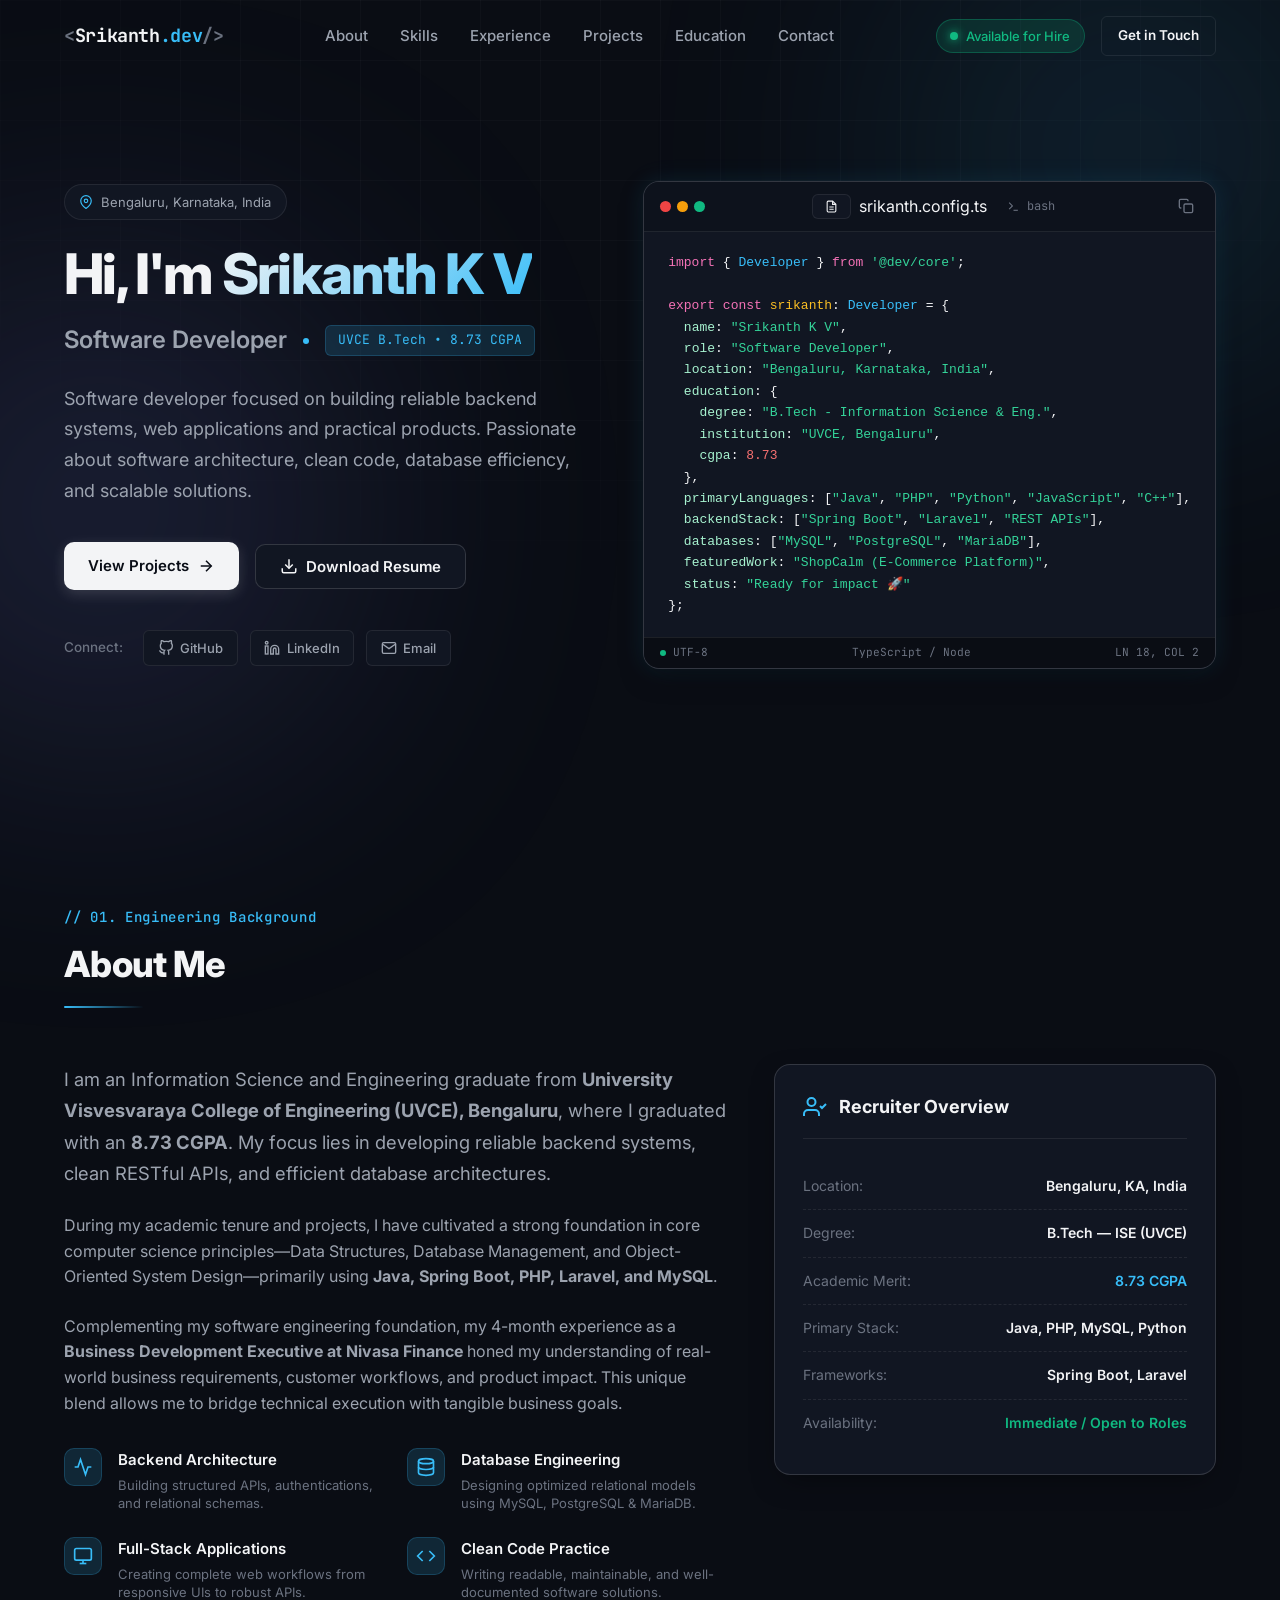
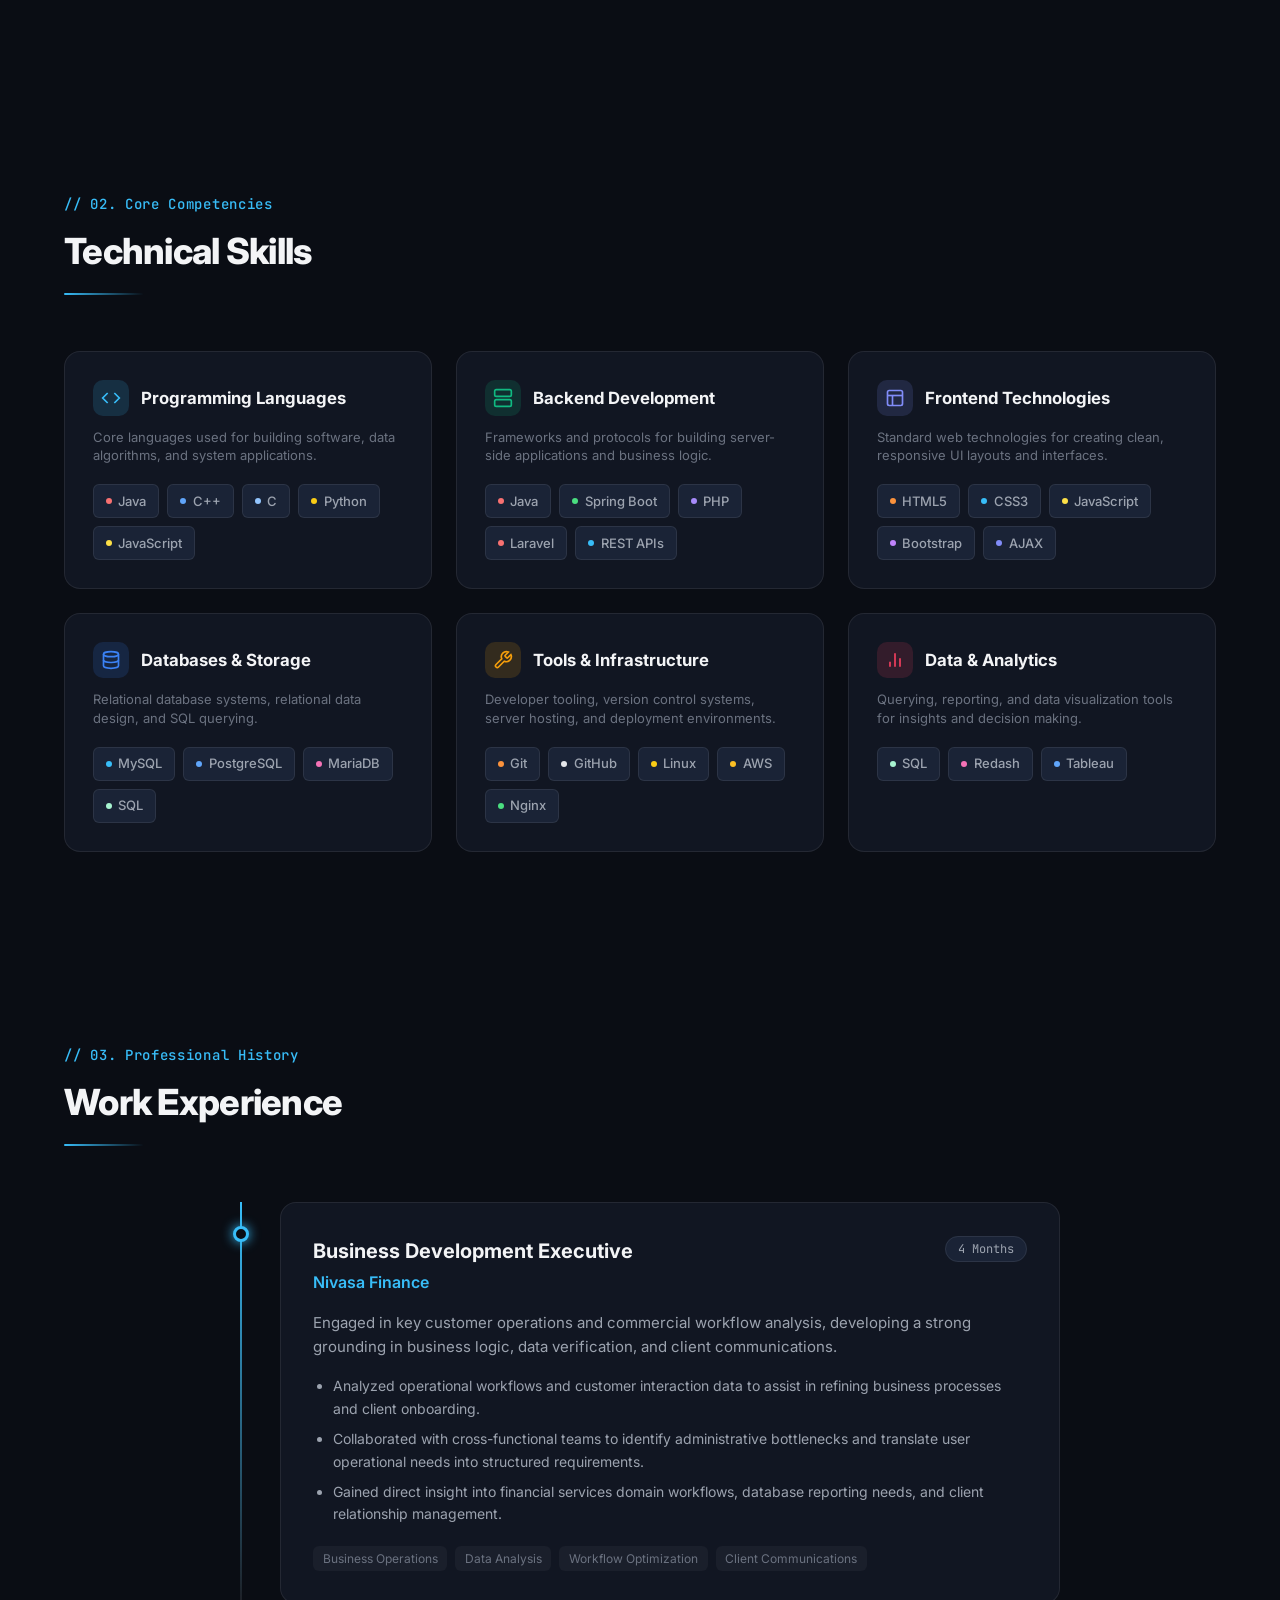
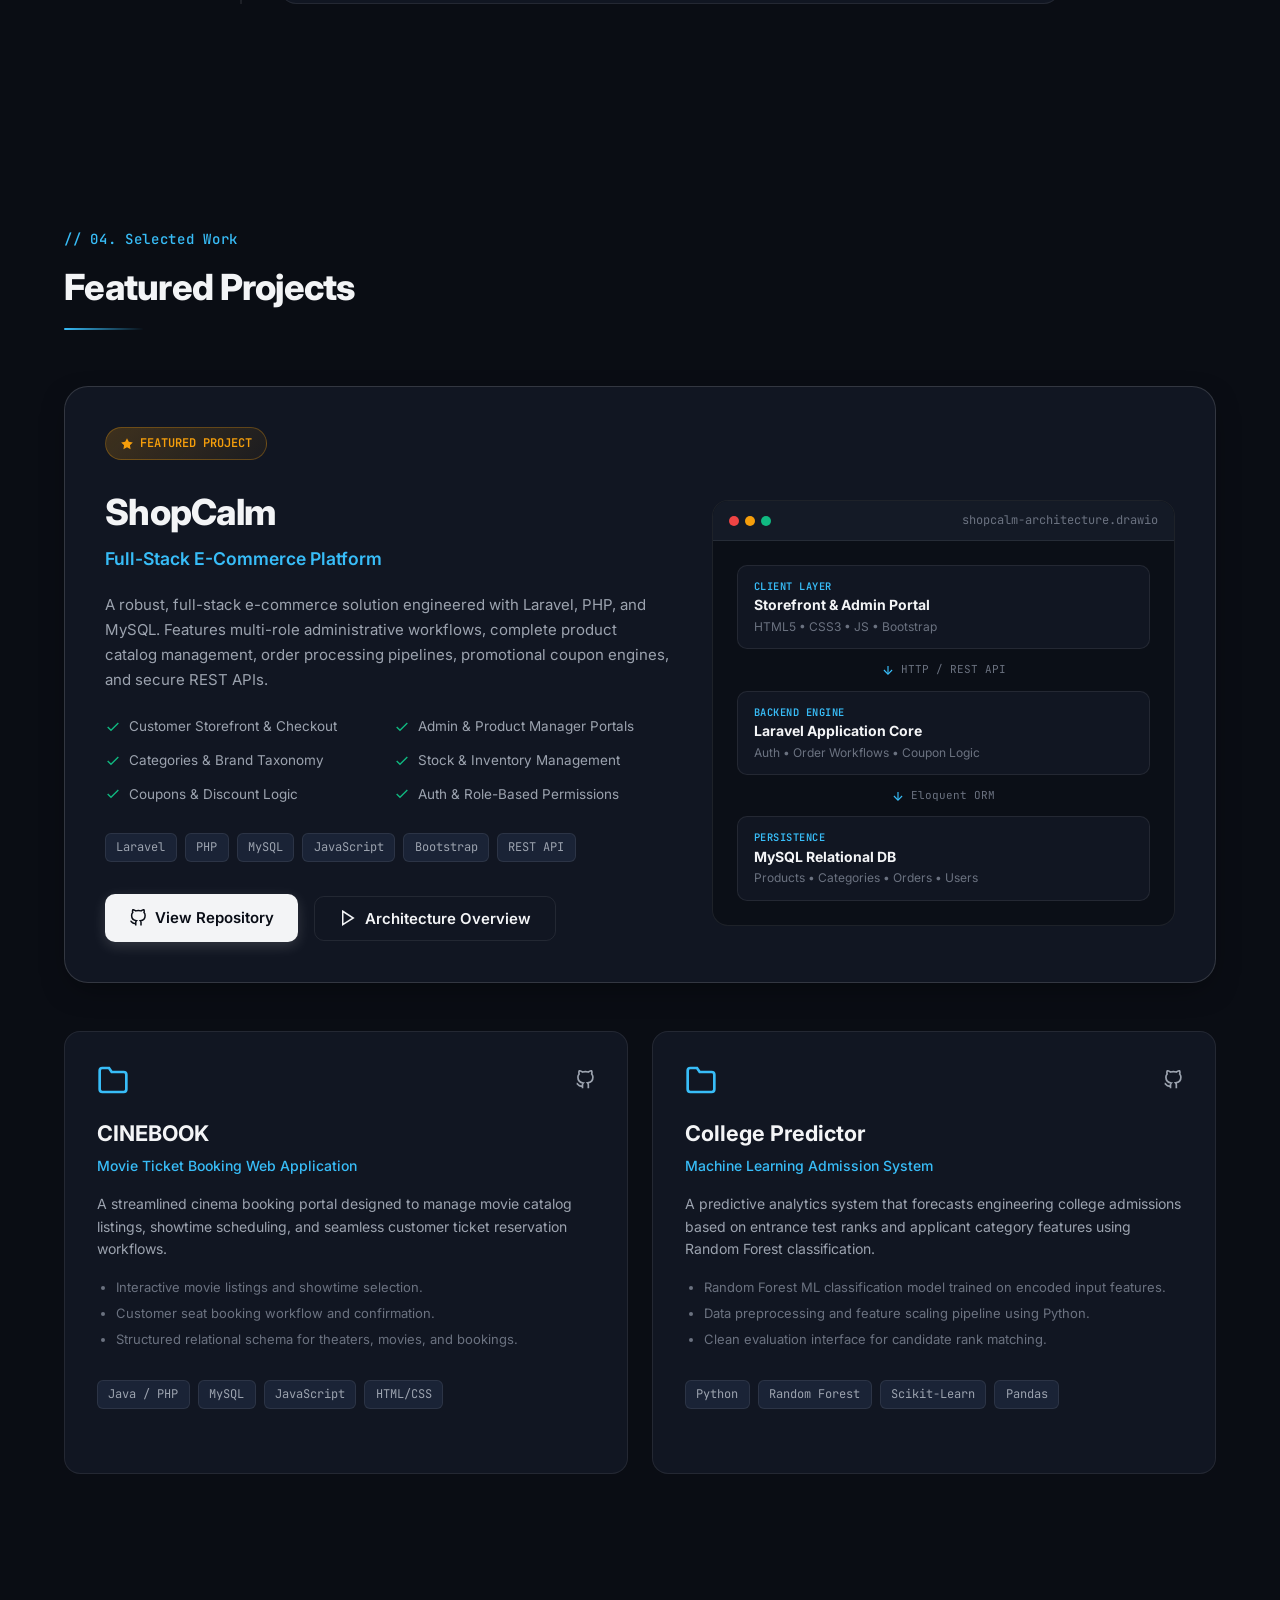
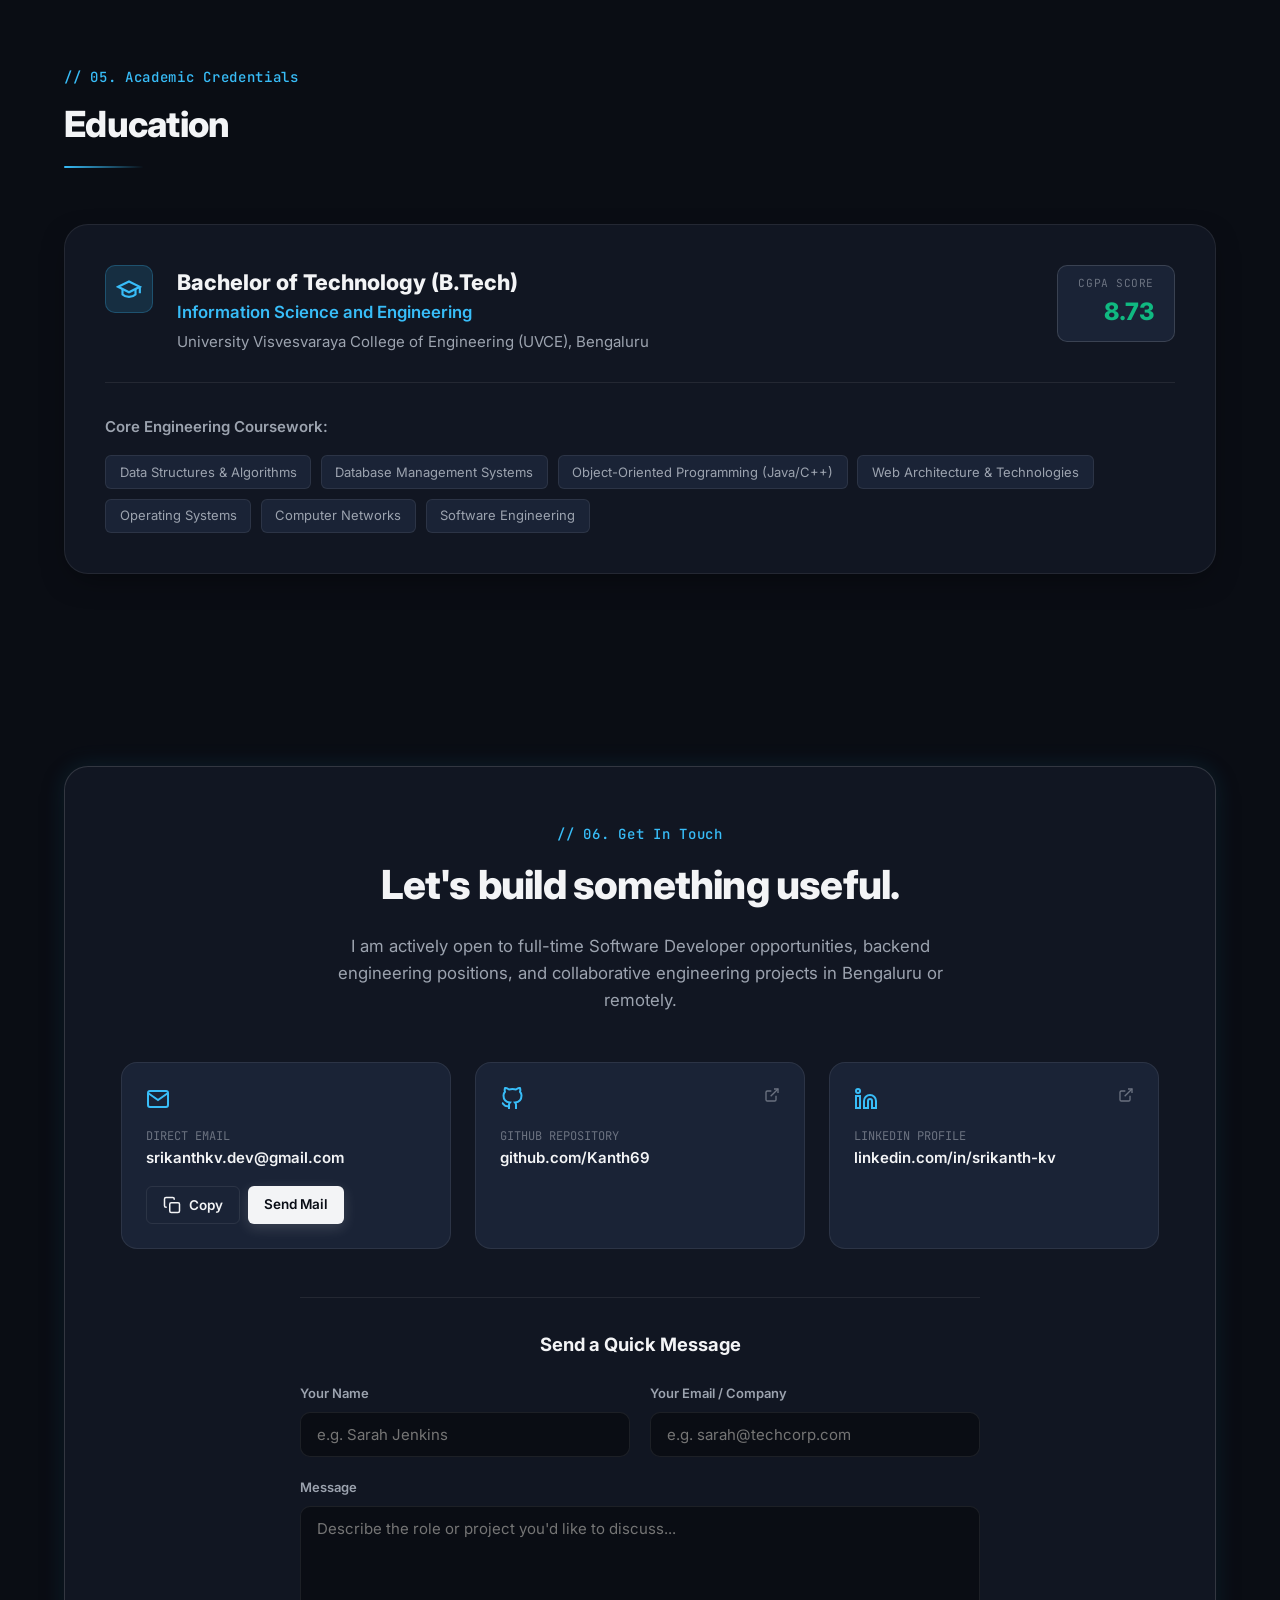
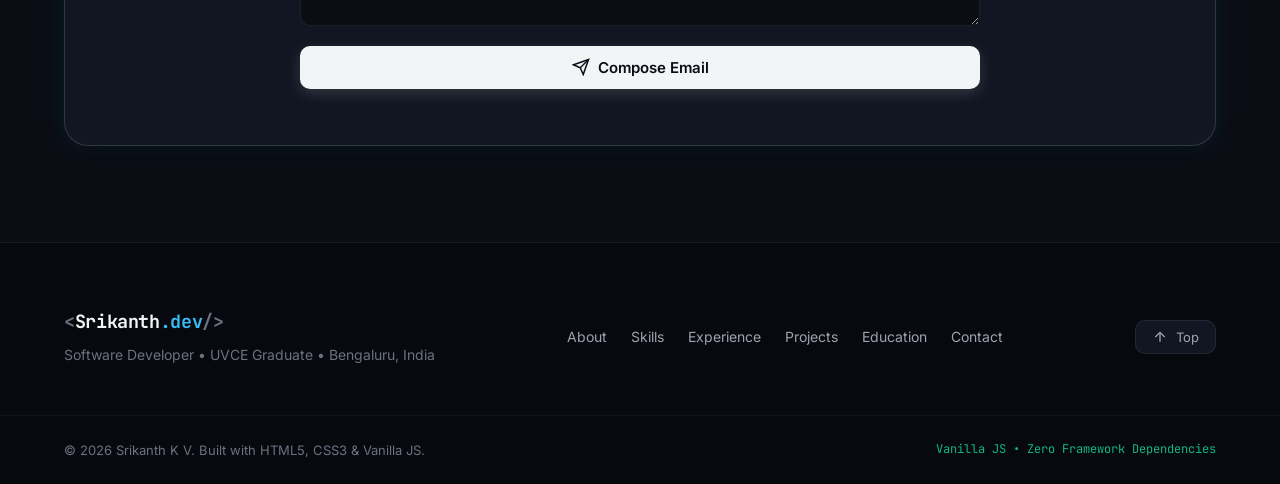
==== index.html @ 36a9c061 "Initial commit: recruiter-focused developer portfolio website" ====
<!DOCTYPE html>
<html lang="en" class="dark">
<head>
  <meta charset="UTF-8">
  <meta name="viewport" content="width=device-width, initial-scale=1.0">
  <title>Srikanth K V | Software Developer</title>
  
  <!-- SEO Meta Tags -->
  <meta name="description" content="Software Developer based in Bengaluru, India. B.Tech ISE graduate from UVCE (8.73 CGPA). Experienced in Java, Spring Boot, PHP, Laravel, MySQL, REST APIs, and modern web applications.">
  <meta name="keywords" content="Srikanth K V, Software Developer, Backend Developer, Full Stack Developer, UVCE, Java, Spring Boot, Laravel, PHP, MySQL, Bengaluru">
  <meta name="author" content="Srikanth K V">
  
  <!-- Open Graph / Social Media Meta Tags -->
  <meta property="og:type" content="website">
  <meta property="og:url" content="https://kanth69.github.io/">
  <meta property="og:title" content="Srikanth K V | Software Developer">
  <meta property="og:description" content="Software developer focused on building reliable backend systems, web applications and practical products. UVCE ISE Graduate (8.73 CGPA).">
  <meta property="og:image" content="https://kanth69.github.io/og-image.png">

  <!-- Twitter Card -->
  <meta name="twitter:card" content="summary_large_image">
  <meta name="twitter:title" content="Srikanth K V | Software Developer">
  <meta name="twitter:description" content="Software developer focused on building reliable backend systems, web applications and practical products.">

  <!-- Google Fonts -->
  <link rel="preconnect" href="https://fonts.googleapis.com">
  <link rel="preconnect" href="https://fonts.gstatic.com" crossorigin>
  <link href="https://fonts.googleapis.com/css2?family=Inter:wght@300;400;500;600;700;800&family=JetBrains+Mono:wght@400;500;600&display=swap" rel="stylesheet">

  <!-- Main Stylesheet -->
  <link rel="stylesheet" href="style.css">

  <!-- Favicon -->
  <link rel="icon" type="image/svg+xml" href="data:image/svg+xml,<svg xmlns='http://www.w3.org/2000/svg' viewBox='0 0 100 100'><rect width='100' height='100' rx='20' fill='%230b0f17'/><text x='50%' y='68%' font-size='55' font-family='sans-serif' font-weight='bold' fill='%2338bdf8' text-anchor='middle'>S</text></svg>">

  <!-- JSON-LD Structured Data for Recruiters & Search Engines -->
  <script type="application/ld+json">
  {
    "@context": "https://schema.org",
    "@type": "Person",
    "name": "Srikanth K V",
    "jobTitle": "Software Developer",
    "address": {
      "@type": "PostalAddress",
      "addressLocality": "Bengaluru",
      "addressRegion": "Karnataka",
      "addressCountry": "India"
    },
    "alumniOf": {
      "@type": "CollegeOrUniversity",
      "name": "University Visvesvaraya College of Engineering (UVCE)"
    },
    "knowsAbout": ["Java", "Spring Boot", "PHP", "Laravel", "MySQL", "REST APIs", "Python", "JavaScript", "SQL"],
    "sameAs": [
      "https://github.com/Kanth69"
    ]
  }
  </script>
</head>
<body>

  <!-- Background Grid & Glow Overlay -->
  <div class="bg-grid-overlay" aria-hidden="true"></div>
  <div class="bg-glow-blur bg-glow-1" aria-hidden="true"></div>
  <div class="bg-glow-blur bg-glow-2" aria-hidden="true"></div>

  <!-- Header / Sticky Navigation -->
  <header class="navbar-header" id="header">
    <div class="container navbar-container">
      <a href="#hero" class="nav-brand" aria-label="Srikanth K V Home">
        <span class="brand-code">&lt;</span>Srikanth<span class="brand-accent">.dev</span><span class="brand-code">/&gt;</span>
      </a>

      <!-- Desktop Navigation -->
      <nav class="desktop-nav" aria-label="Main Navigation">
        <ul class="nav-links">
          <li><a href="#about" class="nav-link">About</a></li>
          <li><a href="#skills" class="nav-link">Skills</a></li>
          <li><a href="#experience" class="nav-link">Experience</a></li>
          <li><a href="#projects" class="nav-link">Projects</a></li>
          <li><a href="#education" class="nav-link">Education</a></li>
          <li><a href="#contact" class="nav-link">Contact</a></li>
        </ul>
      </nav>

      <div class="nav-actions">
        <div class="status-pill d-none-mobile">
          <span class="status-dot"></span>
          <span class="status-text">Available for Hire</span>
        </div>

        <a href="#contact" class="btn btn-sm btn-outline nav-cta">
          Get in Touch
        </a>

        <!-- Hamburger Button for Mobile -->
        <button class="mobile-toggle" id="mobileToggle" aria-label="Toggle navigation menu" aria-expanded="false" aria-controls="mobileDrawer">
          <span class="hamburger-line"></span>
          <span class="hamburger-line"></span>
          <span class="hamburger-line"></span>
        </button>
      </div>
    </div>
  </header>

  <!-- Mobile Navigation Drawer -->
  <div class="mobile-drawer" id="mobileDrawer" aria-hidden="true">
    <div class="mobile-drawer-backdrop" id="drawerBackdrop"></div>
    <div class="mobile-drawer-content">
      <div class="mobile-drawer-header">
        <span class="brand-code">&lt;</span>Srikanth<span class="brand-accent">.dev</span><span class="brand-code">/&gt;</span>
        <button class="drawer-close" id="drawerClose" aria-label="Close menu">&times;</button>
      </div>

      <div class="status-pill mobile-status">
        <span class="status-dot"></span>
        <span class="status-text">Open for Software Engineering Roles</span>
      </div>

      <nav class="mobile-nav">
        <ul>
          <li><a href="#about" class="mobile-nav-link">About</a></li>
          <li><a href="#skills" class="mobile-nav-link">Skills</a></li>
          <li><a href="#experience" class="mobile-nav-link">Experience</a></li>
          <li><a href="#projects" class="mobile-nav-link">Projects</a></li>
          <li><a href="#education" class="mobile-nav-link">Education</a></li>
          <li><a href="#contact" class="mobile-nav-link">Contact</a></li>
        </ul>
      </nav>

      <div class="mobile-drawer-footer">
        <div class="mobile-socials">
          <a href="https://github.com/Kanth69" target="_blank" rel="noopener noreferrer" aria-label="GitHub Profile">
            <svg class="icon" viewBox="0 0 24 24" fill="none" stroke="currentColor" stroke-width="2"><path d="M9 19c-5 1.5-5-2.5-7-3m14 6v-3.87a3.37 3.37 0 0 0-.94-2.61c3.14-.35 6.44-1.54 6.44-7A5.44 5.44 0 0 0 20 4.77 5.07 5.07 0 0 0 19.91 1S18.73.65 16 2.48a13.38 13.38 0 0 0-7 0C6.27.65 5.09 1 5.09 1A5.07 5.07 0 0 0 5 4.77a5.44 5.44 0 0 0-1.5 3.78c0 5.42 3.3 6.61 6.44 7A3.37 3.37 0 0 0 9 18.13V22"></path></svg>
          </a>
          <a href="https://linkedin.com/in/srikanth-kv" target="_blank" rel="noopener noreferrer" aria-label="LinkedIn Profile">
            <svg class="icon" viewBox="0 0 24 24" fill="none" stroke="currentColor" stroke-width="2"><path d="M16 8a6 6 0 0 1 6 6v7h-4v-7a2 2 0 0 0-2-2 2 2 0 0 0-2 2v7h-4v-7a6 6 0 0 1 6-6z"></path><rect x="2" y="9" width="4" height="12"></rect><circle cx="4" cy="4" r="2"></circle></svg>
          </a>
          <a href="mailto:srikanthkv.dev@gmail.com" aria-label="Email Srikanth">
            <svg class="icon" viewBox="0 0 24 24" fill="none" stroke="currentColor" stroke-width="2"><path d="M4 4h16c1.1 0 2 .9 2 2v12c0 1.1-.9 2-2 2H4c-1.1 0-2-.9-2-2V6c0-1.1.9-2 2-2z"></path><polyline points="22,6 12,13 2,6"></polyline></svg>
          </a>
        </div>
      </div>
    </div>
  </div>

  <main>
    <!-- HERO SECTION -->
    <section class="hero-section" id="hero">
      <div class="container hero-grid">
        <div class="hero-content">
          <div class="hero-badge reveal">
            <span class="location-icon">
              <svg viewBox="0 0 24 24" fill="none" stroke="currentColor" stroke-width="2"><path d="M21 10c0 7-9 13-9 13s-9-6-9-13a9 9 0 0 1 18 0z"></path><circle cx="12" cy="10" r="3"></circle></svg>
            </span>
            <span>Bengaluru, Karnataka, India</span>
          </div>

          <h1 class="hero-title reveal">
            Hi, I'm <span class="text-gradient">Srikanth K V</span>
          </h1>

          <div class="hero-subtitle-wrapper reveal">
            <h2 class="hero-subtitle">Software Developer</h2>
            <div class="hero-subtitle-divider"></div>
            <span class="tech-accent-pill">UVCE B.Tech • 8.73 CGPA</span>
          </div>

          <p class="hero-description reveal">
            Software developer focused on building reliable backend systems, web applications and practical products. Passionate about software architecture, clean code, database efficiency, and scalable solutions.
          </p>

          <div class="hero-ctas reveal">
            <a href="#projects" class="btn btn-primary btn-icon-hover">
              <span>View Projects</span>
              <svg class="btn-arrow" viewBox="0 0 24 24" fill="none" stroke="currentColor" stroke-width="2"><line x1="5" y1="12" x2="19" y2="12"></line><polyline points="12 5 19 12 12 19"></polyline></svg>
            </a>

            <button class="btn btn-secondary" id="resumeModalBtn">
              <svg class="btn-icon" viewBox="0 0 24 24" fill="none" stroke="currentColor" stroke-width="2"><path d="M21 15v4a2 2 0 0 1-2 2H5a2 2 0 0 1-2-2v-4"></path><polyline points="7 10 12 15 17 10"></polyline><line x1="12" y1="15" x2="12" y2="3"></line></svg>
              <span>Download Resume</span>
            </button>
          </div>

          <div class="hero-socials reveal">
            <span class="socials-label">Connect:</span>
            <div class="social-links">
              <a href="https://github.com/Kanth69" target="_blank" rel="noopener noreferrer" class="social-btn" aria-label="GitHub Profile (Kanth69)">
                <svg viewBox="0 0 24 24" fill="none" stroke="currentColor" stroke-width="2"><path d="M9 19c-5 1.5-5-2.5-7-3m14 6v-3.87a3.37 3.37 0 0 0-.94-2.61c3.14-.35 6.44-1.54 6.44-7A5.44 5.44 0 0 0 20 4.77 5.07 5.07 0 0 0 19.91 1S18.73.65 16 2.48a13.38 13.38 0 0 0-7 0C6.27.65 5.09 1 5.09 1A5.07 5.07 0 0 0 5 4.77a5.44 5.44 0 0 0-1.5 3.78c0 5.42 3.3 6.61 6.44 7A3.37 3.37 0 0 0 9 18.13V22"></path></svg>
                <span>GitHub</span>
              </a>

              <a href="https://linkedin.com/in/srikanth-kv" target="_blank" rel="noopener noreferrer" class="social-btn" aria-label="LinkedIn Profile">
                <svg viewBox="0 0 24 24" fill="none" stroke="currentColor" stroke-width="2"><path d="M16 8a6 6 0 0 1 6 6v7h-4v-7a2 2 0 0 0-2-2 2 2 0 0 0-2 2v7h-4v-7a6 6 0 0 1 6-6z"></path><rect x="2" y="9" width="4" height="12"></rect><circle cx="4" cy="4" r="2"></circle></svg>
                <span>LinkedIn</span>
              </a>

              <a href="mailto:srikanthkv.dev@gmail.com" class="social-btn" aria-label="Send Email">
                <svg viewBox="0 0 24 24" fill="none" stroke="currentColor" stroke-width="2"><path d="M4 4h16c1.1 0 2 .9 2 2v12c0 1.1-.9 2-2 2H4c-1.1 0-2-.9-2-2V6c0-1.1.9-2 2-2z"></path><polyline points="22,6 12,13 2,6"></polyline></svg>
                <span>Email</span>
              </a>
            </div>
          </div>
        </div>

        <!-- Terminal / IDE Interface Card -->
        <div class="hero-terminal-container reveal">
          <div class="terminal-card">
            <!-- Terminal Header / Window Controls -->
            <div class="terminal-header">
              <div class="window-controls">
                <span class="control close"></span>
                <span class="control minimize"></span>
                <span class="control maximize"></span>
              </div>
              <div class="terminal-tabs">
                <button class="terminal-tab active" data-tab="tab-config">
                  <svg class="tab-icon" viewBox="0 0 24 24" fill="none" stroke="currentColor" stroke-width="2"><path d="M14 2H6a2 2 0 0 0-2 2v16a2 2 0 0 0 2 2h12a2 2 0 0 0 2-2V8z"></path><polyline points="14 2 14 8 20 8"></polyline><line x1="16" y1="13" x2="8" y2="13"></line><line x1="16" y1="17" x2="8" y2="17"></line></button>
                  <span>srikanth.config.ts</span>
                </button>
                <button class="terminal-tab" data-tab="tab-terminal">
                  <svg class="tab-icon" viewBox="0 0 24 24" fill="none" stroke="currentColor" stroke-width="2"><polyline points="4 17 10 11 4 5"></polyline><line x1="12" y1="19" x2="20" y2="19"></line></svg>
                  <span>bash</span>
                </button>
              </div>
              <button class="terminal-copy-btn" id="copyCodeBtn" aria-label="Copy snippet code" title="Copy Code">
                <svg viewBox="0 0 24 24" fill="none" stroke="currentColor" stroke-width="2"><rect x="9" y="9" width="13" height="13" rx="2" ry="2"></rect><path d="M5 15H4a2 2 0 0 1-2-2V4a2 2 0 0 1 2-2h9a2 2 0 0 1 2 2v1"></path></svg>
              </button>
            </div>

            <!-- Terminal Body -->
            <div class="terminal-body">
              <!-- Tab 1: TypeScript Config -->
              <div class="terminal-pane active" id="tab-config">
                <pre class="code-block"><code><span class="code-keyword">import</span> { <span class="code-type">Developer</span> } <span class="code-keyword">from</span> <span class="code-string">'@dev/core'</span>;

<span class="code-keyword">export const</span> <span class="code-variable">srikanth</span>: <span class="code-type">Developer</span> = {
  <span class="code-property">name</span>: <span class="code-string">"Srikanth K V"</span>,
  <span class="code-property">role</span>: <span class="code-string">"Software Developer"</span>,
  <span class="code-property">location</span>: <span class="code-string">"Bengaluru, Karnataka, India"</span>,
  <span class="code-property">education</span>: {
    <span class="code-property">degree</span>: <span class="code-string">"B.Tech - Information Science & Eng."</span>,
    <span class="code-property">institution</span>: <span class="code-string">"UVCE, Bengaluru"</span>,
    <span class="code-property">cgpa</span>: <span class="code-number">8.73</span>
  },
  <span class="code-property">primaryLanguages</span>: [<span class="code-string">"Java"</span>, <span class="code-string">"PHP"</span>, <span class="code-string">"Python"</span>, <span class="code-string">"JavaScript"</span>, <span class="code-string">"C++"</span>],
  <span class="code-property">backendStack</span>: [<span class="code-string">"Spring Boot"</span>, <span class="code-string">"Laravel"</span>, <span class="code-string">"REST APIs"</span>],
  <span class="code-property">databases</span>: [<span class="code-string">"MySQL"</span>, <span class="code-string">"PostgreSQL"</span>, <span class="code-string">"MariaDB"</span>],
  <span class="code-property">featuredWork</span>: <span class="code-string">"ShopCalm (E-Commerce Platform)"</span>,
  <span class="code-property">status</span>: <span class="code-string">"Ready for impact 🚀"</span>
};</code></pre>
              </div>

              <!-- Tab 2: Interactive Bash -->
              <div class="terminal-pane" id="tab-terminal">
                <div class="cli-output" id="cliOutput">
                  <div class="cli-line"><span class="cli-prompt">visitor@srikanth-dev:~$</span> <span class="cli-cmd">srikanth --info</span></div>
                  <div class="cli-result">
                    <p>✨ Srikanth K V | Software Developer</p>
                    <p>🎓 UVCE B.Tech Graduate | CGPA 8.73</p>
                    <p>🛠️ Java • Spring Boot • PHP • Laravel • MySQL • Python</p>
                    <p>💼 Experienced in business workflows & full-stack development.</p>
                  </div>
                  <div class="cli-line"><span class="cli-prompt">visitor@srikanth-dev:~$</span> <span class="cli-cmd">git status</span></div>
                  <div class="cli-result">
                    <p class="text-emerald">On branch main. Ready to collaborate on production software.</p>
                  </div>
                </div>
                <div class="cli-input-line">
                  <span class="cli-prompt">visitor@srikanth-dev:~$</span>
                  <input type="text" id="cliInput" class="cli-input" placeholder="type 'help' or 'projects'..." aria-label="Terminal command input" autocomplete="off">
                </div>
              </div>
            </div>

            <!-- Terminal Footer Status -->
            <div class="terminal-footer">
              <span class="term-status"><span class="status-indicator"></span> UTF-8</span>
              <span class="term-status">TypeScript / Node</span>
              <span class="term-status">LN 18, COL 2</span>
            </div>
          </div>
        </div>
      </div>
    </section>

    <!-- ABOUT SECTION -->
    <section class="section about-section" id="about">
      <div class="container">
        <div class="section-header reveal">
          <span class="section-subtitle">// 01. Engineering Background</span>
          <h2 class="section-title">About Me</h2>
          <div class="section-line"></div>
        </div>

        <div class="about-grid">
          <div class="about-text-content reveal">
            <p class="about-paragraph lead-paragraph">
              I am an Information Science and Engineering graduate from <strong>University Visvesvaraya College of Engineering (UVCE), Bengaluru</strong>, where I graduated with an <strong>8.73 CGPA</strong>. My focus lies in developing reliable backend systems, clean RESTful APIs, and efficient database architectures.
            </p>

            <p class="about-paragraph">
              During my academic tenure and projects, I have cultivated a strong foundation in core computer science principles—Data Structures, Database Management, and Object-Oriented System Design—primarily using <strong>Java, Spring Boot, PHP, Laravel, and MySQL</strong>.
            </p>

            <p class="about-paragraph">
              Complementing my software engineering foundation, my 4-month experience as a <strong>Business Development Executive at Nivasa Finance</strong> honed my understanding of real-world business requirements, customer workflows, and product impact. This unique blend allows me to bridge technical execution with tangible business goals.
            </p>

            <div class="about-highlights">
              <div class="highlight-item">
                <div class="highlight-icon">
                  <svg viewBox="0 0 24 24" fill="none" stroke="currentColor" stroke-width="2"><path d="M22 12h-4l-3 9L9 3l-3 9H2"></path></svg>
                </div>
                <div class="highlight-info">
                  <h4>Backend Architecture</h4>
                  <p>Building structured APIs, authentications, and relational schemas.</p>
                </div>
              </div>

              <div class="highlight-item">
                <div class="highlight-icon">
                  <svg viewBox="0 0 24 24" fill="none" stroke="currentColor" stroke-width="2"><ellipse cx="12" cy="5" rx="9" ry="3"></ellipse><path d="M21 12c0 1.66-4 3-9 3s-9-1.34-9-3"></path><path d="M3 5v14c0 1.66 4 3 9 3s9-1.34 9-3V5"></path></svg>
                </div>
                <div class="highlight-info">
                  <h4>Database Engineering</h4>
                  <p>Designing optimized relational models using MySQL, PostgreSQL & MariaDB.</p>
                </div>
              </div>

              <div class="highlight-item">
                <div class="highlight-icon">
                  <svg viewBox="0 0 24 24" fill="none" stroke="currentColor" stroke-width="2"><rect x="2" y="3" width="20" height="14" rx="2" ry="2"></rect><line x1="8" y1="21" x2="16" y2="21"></line><line x1="12" y1="17" x2="12" y2="21"></line></svg>
                </div>
                <div class="highlight-info">
                  <h4>Full-Stack Applications</h4>
                  <p>Creating complete web workflows from responsive UIs to robust APIs.</p>
                </div>
              </div>

              <div class="highlight-item">
                <div class="highlight-icon">
                  <svg viewBox="0 0 24 24" fill="none" stroke="currentColor" stroke-width="2"><polyline points="16 18 22 12 16 6"></polyline><polyline points="8 6 2 12 8 18"></polyline></svg>
                </div>
                <div class="highlight-info">
                  <h4>Clean Code Practice</h4>
                  <p>Writing readable, maintainable, and well-documented software solutions.</p>
                </div>
              </div>
            </div>
          </div>

          <div class="about-card-column reveal">
            <div class="info-card info-card-primary">
              <div class="info-card-header">
                <svg class="info-icon" viewBox="0 0 24 24" fill="none" stroke="currentColor" stroke-width="2"><path d="M16 21v-2a4 4 0 0 0-4-4H5a4 4 0 0 0-4 4v2"></path><circle cx="8.5" cy="7" r="4"></circle><polyline points="17 11 19 13 23 9"></polyline></svg>
                <h3>Recruiter Overview</h3>
              </div>
              <ul class="quick-facts-list">
                <li>
                  <span class="fact-label">Location:</span>
                  <span class="fact-value">Bengaluru, KA, India</span>
                </li>
                <li>
                  <span class="fact-label">Degree:</span>
                  <span class="fact-value">B.Tech — ISE (UVCE)</span>
                </li>
                <li>
                  <span class="fact-label">Academic Merit:</span>
                  <span class="fact-value highlight-text">8.73 CGPA</span>
                </li>
                <li>
                  <span class="fact-label">Primary Stack:</span>
                  <span class="fact-value">Java, PHP, MySQL, Python</span>
                </li>
                <li>
                  <span class="fact-label">Frameworks:</span>
                  <span class="fact-value">Spring Boot, Laravel</span>
                </li>
                <li>
                  <span class="fact-label">Availability:</span>
                  <span class="fact-value status-available">Immediate / Open to Roles</span>
                </li>
              </ul>
            </div>
          </div>
        </div>
      </div>
    </section>

    <!-- TECHNICAL SKILLS SECTION -->
    <section class="section skills-section" id="skills">
      <div class="container">
        <div class="section-header reveal">
          <span class="section-subtitle">// 02. Core Competencies</span>
          <h2 class="section-title">Technical Skills</h2>
          <div class="section-line"></div>
        </div>

        <!-- Skills Category Cards Grid -->
        <div class="skills-grid">
          
          <!-- Category 1: Languages -->
          <div class="skill-category-card reveal">
            <div class="skill-card-header">
              <div class="category-icon icon-cyan">
                <svg viewBox="0 0 24 24" fill="none" stroke="currentColor" stroke-width="2"><polyline points="16 18 22 12 16 6"></polyline><polyline points="8 6 2 12 8 18"></polyline></svg>
              </div>
              <h3>Programming Languages</h3>
            </div>
            <p class="category-desc">Core languages used for building software, data algorithms, and system applications.</p>
            <div class="skill-badges">
              <span class="skill-badge"><span class="badge-dot dot-java"></span>Java</span>
              <span class="skill-badge"><span class="badge-dot dot-cpp"></span>C++</span>
              <span class="skill-badge"><span class="badge-dot dot-c"></span>C</span>
              <span class="skill-badge"><span class="badge-dot dot-python"></span>Python</span>
              <span class="skill-badge"><span class="badge-dot dot-js"></span>JavaScript</span>
            </div>
          </div>

          <!-- Category 2: Backend -->
          <div class="skill-category-card reveal">
            <div class="skill-card-header">
              <div class="category-icon icon-emerald">
                <svg viewBox="0 0 24 24" fill="none" stroke="currentColor" stroke-width="2"><rect x="2" y="2" width="20" height="8" rx="2" ry="2"></rect><rect x="2" y="14" width="20" height="8" rx="2" ry="2"></rect><line x1="6" y1="6" x2="6.01" y2="6"></line><line x1="6" y1="18" x2="6.01" y2="18"></line></svg>
              </div>
              <h3>Backend Development</h3>
            </div>
            <p class="category-desc">Frameworks and protocols for building server-side applications and business logic.</p>
            <div class="skill-badges">
              <span class="skill-badge"><span class="badge-dot dot-java"></span>Java</span>
              <span class="skill-badge"><span class="badge-dot dot-spring"></span>Spring Boot</span>
              <span class="skill-badge"><span class="badge-dot dot-php"></span>PHP</span>
              <span class="skill-badge"><span class="badge-dot dot-laravel"></span>Laravel</span>
              <span class="skill-badge"><span class="badge-dot dot-api"></span>REST APIs</span>
            </div>
          </div>

          <!-- Category 3: Frontend -->
          <div class="skill-category-card reveal">
            <div class="skill-card-header">
              <div class="category-icon icon-purple">
                <svg viewBox="0 0 24 24" fill="none" stroke="currentColor" stroke-width="2"><rect x="3" y="3" width="18" height="18" rx="2" ry="2"></rect><line x1="3" y1="9" x2="21" y2="9"></line><line x1="9" y1="21" x2="9" y2="9"></line></svg>
              </div>
              <h3>Frontend Technologies</h3>
            </div>
            <p class="category-desc">Standard web technologies for creating clean, responsive UI layouts and interfaces.</p>
            <div class="skill-badges">
              <span class="skill-badge"><span class="badge-dot dot-html"></span>HTML5</span>
              <span class="skill-badge"><span class="badge-dot dot-css"></span>CSS3</span>
              <span class="skill-badge"><span class="badge-dot dot-js"></span>JavaScript</span>
              <span class="skill-badge"><span class="badge-dot dot-bootstrap"></span>Bootstrap</span>
              <span class="skill-badge"><span class="badge-dot dot-ajax"></span>AJAX</span>
            </div>
          </div>

          <!-- Category 4: Databases -->
          <div class="skill-category-card reveal">
            <div class="skill-card-header">
              <div class="category-icon icon-blue">
                <svg viewBox="0 0 24 24" fill="none" stroke="currentColor" stroke-width="2"><ellipse cx="12" cy="5" rx="9" ry="3"></ellipse><path d="M21 12c0 1.66-4 3-9 3s-9-1.34-9-3"></path><path d="M3 5v14c0 1.66 4 3 9 3s9-1.34 9-3V5"></path></svg>
              </div>
              <h3>Databases & Storage</h3>
            </div>
            <p class="category-desc">Relational database systems, relational data design, and SQL querying.</p>
            <div class="skill-badges">
              <span class="skill-badge"><span class="badge-dot dot-mysql"></span>MySQL</span>
              <span class="skill-badge"><span class="badge-dot dot-postgres"></span>PostgreSQL</span>
              <span class="skill-badge"><span class="badge-dot dot-mariadb"></span>MariaDB</span>
              <span class="skill-badge"><span class="badge-dot dot-sql"></span>SQL</span>
            </div>
          </div>

          <!-- Category 5: Tools & DevOps -->
          <div class="skill-category-card reveal">
            <div class="skill-card-header">
              <div class="category-icon icon-amber">
                <svg viewBox="0 0 24 24" fill="none" stroke="currentColor" stroke-width="2"><path d="M14.7 6.3a1 1 0 0 0 0 1.4l1.6 1.6a1 1 0 0 0 1.4 0l3.77-3.77a6 6 0 0 1-7.94 7.94l-6.91 6.91a2.12 2.12 0 0 1-3-3l6.91-6.91a6 6 0 0 1 7.94-7.94l-3.76 3.76z"></path></svg>
              </div>
              <h3>Tools & Infrastructure</h3>
            </div>
            <p class="category-desc">Developer tooling, version control systems, server hosting, and deployment environments.</p>
            <div class="skill-badges">
              <span class="skill-badge"><span class="badge-dot dot-git"></span>Git</span>
              <span class="skill-badge"><span class="badge-dot dot-github"></span>GitHub</span>
              <span class="skill-badge"><span class="badge-dot dot-linux"></span>Linux</span>
              <span class="skill-badge"><span class="badge-dot dot-aws"></span>AWS</span>
              <span class="skill-badge"><span class="badge-dot dot-nginx"></span>Nginx</span>
            </div>
          </div>

          <!-- Category 6: Data & Analytics -->
          <div class="skill-category-card reveal">
            <div class="skill-card-header">
              <div class="category-icon icon-rose">
                <svg viewBox="0 0 24 24" fill="none" stroke="currentColor" stroke-width="2"><line x1="18" y1="20" x2="18" y2="10"></line><line x1="12" y1="20" x2="12" y2="4"></line><line x1="6" y1="20" x2="6" y2="14"></line></svg>
              </div>
              <h3>Data & Analytics</h3>
            </div>
            <p class="category-desc">Querying, reporting, and data visualization tools for insights and decision making.</p>
            <div class="skill-badges">
              <span class="skill-badge"><span class="badge-dot dot-sql"></span>SQL</span>
              <span class="skill-badge"><span class="badge-dot dot-redash"></span>Redash</span>
              <span class="skill-badge"><span class="badge-dot dot-tableau"></span>Tableau</span>
            </div>
          </div>

        </div>
      </div>
    </section>

    <!-- EXPERIENCE SECTION -->
    <section class="section experience-section" id="experience">
      <div class="container">
        <div class="section-header reveal">
          <span class="section-subtitle">// 03. Professional History</span>
          <h2 class="section-title">Work Experience</h2>
          <div class="section-line"></div>
        </div>

        <div class="timeline-container">
          <div class="timeline-track"></div>

          <!-- Nivasa Finance Experience Card -->
          <div class="timeline-item reveal">
            <div class="timeline-dot"></div>
            <div class="timeline-card">
              <div class="timeline-header">
                <div>
                  <h3 class="timeline-role">Business Development Executive</h3>
                  <h4 class="timeline-company">Nivasa Finance</h4>
                </div>
                <div class="timeline-period">
                  <span class="badge badge-date">4 Months</span>
                </div>
              </div>

              <p class="timeline-description">
                Engaged in key customer operations and commercial workflow analysis, developing a strong grounding in business logic, data verification, and client communications.
              </p>

              <ul class="timeline-bullets">
                <li>Analyzed operational workflows and customer interaction data to assist in refining business processes and client onboarding.</li>
                <li>Collaborated with cross-functional teams to identify administrative bottlenecks and translate user operational needs into structured requirements.</li>
                <li>Gained direct insight into financial services domain workflows, database reporting needs, and client relationship management.</li>
              </ul>

              <div class="timeline-tags">
                <span class="tag">Business Operations</span>
                <span class="tag">Data Analysis</span>
                <span class="tag">Workflow Optimization</span>
                <span class="tag">Client Communications</span>
              </div>
            </div>
          </div>

        </div>
      </div>
    </section>

    <!-- FEATURED PROJECTS SECTION -->
    <section class="section projects-section" id="projects">
      <div class="container">
        <div class="section-header reveal">
          <span class="section-subtitle">// 04. Selected Work</span>
          <h2 class="section-title">Featured Projects</h2>
          <div class="section-line"></div>
        </div>

        <!-- HERO FEATURED PROJECT: ShopCalm -->
        <div class="featured-project-card reveal">
          <div class="featured-badge">
            <svg class="star-icon" viewBox="0 0 24 24" fill="currentColor"><polygon points="12 2 15.09 8.26 22 9.27 17 14.14 18.18 21.02 12 17.77 5.82 21.02 7 14.14 2 9.27 8.91 8.26 12 2"></polygon></svg>
            <span>FEATURED PROJECT</span>
          </div>

          <div class="featured-grid">
            <div class="featured-content">
              <h3 class="featured-title">ShopCalm</h3>
              <p class="featured-subtitle">Full-Stack E-Commerce Platform</p>
              
              <p class="featured-desc">
                A robust, full-stack e-commerce solution engineered with Laravel, PHP, and MySQL. Features multi-role administrative workflows, complete product catalog management, order processing pipelines, promotional coupon engines, and secure REST APIs.
              </p>

              <div class="featured-features-grid">
                <div class="feature-item">
                  <svg class="check-icon" viewBox="0 0 24 24" fill="none" stroke="currentColor" stroke-width="2"><polyline points="20 6 9 17 4 12"></polyline></svg>
                  <span>Customer Storefront & Checkout</span>
                </div>
                <div class="feature-item">
                  <svg class="check-icon" viewBox="0 0 24 24" fill="none" stroke="currentColor" stroke-width="2"><polyline points="20 6 9 17 4 12"></polyline></svg>
                  <span>Admin & Product Manager Portals</span>
                </div>
                <div class="feature-item">
                  <svg class="check-icon" viewBox="0 0 24 24" fill="none" stroke="currentColor" stroke-width="2"><polyline points="20 6 9 17 4 12"></polyline></svg>
                  <span>Categories & Brand Taxonomy</span>
                </div>
                <div class="feature-item">
                  <svg class="check-icon" viewBox="0 0 24 24" fill="none" stroke="currentColor" stroke-width="2"><polyline points="20 6 9 17 4 12"></polyline></svg>
                  <span>Stock & Inventory Management</span>
                </div>
                <div class="feature-item">
                  <svg class="check-icon" viewBox="0 0 24 24" fill="none" stroke="currentColor" stroke-width="2"><polyline points="20 6 9 17 4 12"></polyline></svg>
                  <span>Coupons & Discount Logic</span>
                </div>
                <div class="feature-item">
                  <svg class="check-icon" viewBox="0 0 24 24" fill="none" stroke="currentColor" stroke-width="2"><polyline points="20 6 9 17 4 12"></polyline></svg>
                  <span>Auth & Role-Based Permissions</span>
                </div>
              </div>

              <div class="tech-stack-row">
                <span class="tech-pill">Laravel</span>
                <span class="tech-pill">PHP</span>
                <span class="tech-pill">MySQL</span>
                <span class="tech-pill">JavaScript</span>
                <span class="tech-pill">Bootstrap</span>
                <span class="tech-pill">REST API</span>
              </div>

              <div class="project-actions">
                <a href="https://github.com/Kanth69/shopcalm" target="_blank" rel="noopener noreferrer" class="btn btn-primary">
                  <svg class="btn-icon" viewBox="0 0 24 24" fill="none" stroke="currentColor" stroke-width="2"><path d="M9 19c-5 1.5-5-2.5-7-3m14 6v-3.87a3.37 3.37 0 0 0-.94-2.61c3.14-.35 6.44-1.54 6.44-7A5.44 5.44 0 0 0 20 4.77 5.07 5.07 0 0 0 19.91 1S18.73.65 16 2.48a13.38 13.38 0 0 0-7 0C6.27.65 5.09 1 5.09 1A5.07 5.07 0 0 0 5 4.77a5.44 5.44 0 0 0-1.5 3.78c0 5.42 3.3 6.61 6.44 7A3.37 3.37 0 0 0 9 18.13V22"></path></svg>
                  <span>View Repository</span>
                </a>

                <button class="btn btn-outline" id="demoShopCalmBtn">
                  <svg class="btn-icon" viewBox="0 0 24 24" fill="none" stroke="currentColor" stroke-width="2"><polygon points="5 3 19 12 5 21 5 3"></polygon></svg>
                  <span>Architecture Overview</span>
                </button>
              </div>
            </div>

            <!-- Visual Architecture Mockup -->
            <div class="featured-visual">
              <div class="architecture-window">
                <div class="window-bar">
                  <span class="dot red"></span>
                  <span class="dot yellow"></span>
                  <span class="dot green"></span>
                  <span class="window-title">shopcalm-architecture.drawio</span>
                </div>
                <div class="architecture-diagram">
                  <div class="arch-node client-node">
                    <span class="node-type">CLIENT LAYER</span>
                    <span class="node-title">Storefront &amp; Admin Portal</span>
                    <span class="node-tech">HTML5 • CSS3 • JS • Bootstrap</span>
                  </div>
                  <div class="arch-connector">
                    <svg viewBox="0 0 24 24" fill="none" stroke="currentColor" stroke-width="2"><line x1="12" y1="5" x2="12" y2="19"></line><polyline points="19 12 12 19 5 12"></polyline></svg>
                    <span>HTTP / REST API</span>
                  </div>
                  <div class="arch-node server-node">
                    <span class="node-type">BACKEND ENGINE</span>
                    <span class="node-title">Laravel Application Core</span>
                    <span class="node-tech">Auth • Order Workflows • Coupon Logic</span>
                  </div>
                  <div class="arch-connector">
                    <svg viewBox="0 0 24 24" fill="none" stroke="currentColor" stroke-width="2"><line x1="12" y1="5" x2="12" y2="19"></line><polyline points="19 12 12 19 5 12"></polyline></svg>
                    <span>Eloquent ORM</span>
                  </div>
                  <div class="arch-node db-node">
                    <span class="node-type">PERSISTENCE</span>
                    <span class="node-title">MySQL Relational DB</span>
                    <span class="node-tech">Products • Categories • Orders • Users</span>
                  </div>
                </div>
              </div>
            </div>

          </div>
        </div>

        <!-- OTHER PROJECTS GRID -->
        <div class="projects-grid">

          <!-- Project 2: CINEBOOK -->
          <div class="project-card reveal">
            <div class="project-card-header">
              <div class="project-folder-icon">
                <svg viewBox="0 0 24 24" fill="none" stroke="currentColor" stroke-width="2"><path d="M22 19a2 2 0 0 1-2 2H4a2 2 0 0 1-2-2V5a2 2 0 0 1 2-2h5l2 3h9a2 2 0 0 1 2 2z"></path></svg>
              </div>
              <div class="project-links">
                <a href="https://github.com/Kanth69" target="_blank" rel="noopener noreferrer" aria-label="GitHub Repository">
                  <svg viewBox="0 0 24 24" fill="none" stroke="currentColor" stroke-width="2"><path d="M9 19c-5 1.5-5-2.5-7-3m14 6v-3.87a3.37 3.37 0 0 0-.94-2.61c3.14-.35 6.44-1.54 6.44-7A5.44 5.44 0 0 0 20 4.77 5.07 5.07 0 0 0 19.91 1S18.73.65 16 2.48a13.38 13.38 0 0 0-7 0C6.27.65 5.09 1 5.09 1A5.07 5.07 0 0 0 5 4.77a5.44 5.44 0 0 0-1.5 3.78c0 5.42 3.3 6.61 6.44 7A3.37 3.37 0 0 0 9 18.13V22"></path></svg>
                </a>
              </div>
            </div>

            <h3 class="project-title">CINEBOOK</h3>
            <p class="project-subtitle">Movie Ticket Booking Web Application</p>

            <p class="project-description">
              A streamlined cinema booking portal designed to manage movie catalog listings, showtime scheduling, and seamless customer ticket reservation workflows.
            </p>

            <ul class="project-bullets">
              <li>Interactive movie listings and showtime selection.</li>
              <li>Customer seat booking workflow and confirmation.</li>
              <li>Structured relational schema for theaters, movies, and bookings.</li>
            </ul>

            <div class="project-footer">
              <div class="tech-stack-row">
                <span class="tech-pill">Java / PHP</span>
                <span class="tech-pill">MySQL</span>
                <span class="tech-pill">JavaScript</span>
                <span class="tech-pill">HTML/CSS</span>
              </div>
            </div>
          </div>

          <!-- Project 3: College Predictor -->
          <div class="project-card reveal">
            <div class="project-card-header">
              <div class="project-folder-icon">
                <svg viewBox="0 0 24 24" fill="none" stroke="currentColor" stroke-width="2"><path d="M22 19a2 2 0 0 1-2 2H4a2 2 0 0 1-2-2V5a2 2 0 0 1 2-2h5l2 3h9a2 2 0 0 1 2 2z"></path></svg>
              </div>
              <div class="project-links">
                <a href="https://github.com/Kanth69" target="_blank" rel="noopener noreferrer" aria-label="GitHub Repository">
                  <svg viewBox="0 0 24 24" fill="none" stroke="currentColor" stroke-width="2"><path d="M9 19c-5 1.5-5-2.5-7-3m14 6v-3.87a3.37 3.37 0 0 0-.94-2.61c3.14-.35 6.44-1.54 6.44-7A5.44 5.44 0 0 0 20 4.77 5.07 5.07 0 0 0 19.91 1S18.73.65 16 2.48a13.38 13.38 0 0 0-7 0C6.27.65 5.09 1 5.09 1A5.07 5.07 0 0 0 5 4.77a5.44 5.44 0 0 0-1.5 3.78c0 5.42 3.3 6.61 6.44 7A3.37 3.37 0 0 0 9 18.13V22"></path></svg>
                </a>
              </div>
            </div>

            <h3 class="project-title">College Predictor</h3>
            <p class="project-subtitle">Machine Learning Admission System</p>

            <p class="project-description">
              A predictive analytics system that forecasts engineering college admissions based on entrance test ranks and applicant category features using Random Forest classification.
            </p>

            <ul class="project-bullets">
              <li>Random Forest ML classification model trained on encoded input features.</li>
              <li>Data preprocessing and feature scaling pipeline using Python.</li>
              <li>Clean evaluation interface for candidate rank matching.</li>
            </ul>

            <div class="project-footer">
              <div class="tech-stack-row">
                <span class="tech-pill">Python</span>
                <span class="tech-pill">Random Forest</span>
                <span class="tech-pill">Scikit-Learn</span>
                <span class="tech-pill">Pandas</span>
              </div>
            </div>
          </div>

        </div>
      </div>
    </section>

    <!-- EDUCATION SECTION -->
    <section class="section education-section" id="education">
      <div class="container">
        <div class="section-header reveal">
          <span class="section-subtitle">// 05. Academic Credentials</span>
          <h2 class="section-title">Education</h2>
          <div class="section-line"></div>
        </div>

        <div class="education-card reveal">
          <div class="edu-header">
            <div class="edu-icon">
              <svg viewBox="0 0 24 24" fill="none" stroke="currentColor" stroke-width="2"><path d="M22 10v6M2 10l10-5 10 5-10 5z"></path><path d="M6 12v5c3 3 9 3 12 0v-5"></path></svg>
            </div>
            <div class="edu-details">
              <h3 class="edu-degree">Bachelor of Technology (B.Tech)</h3>
              <h4 class="edu-branch">Information Science and Engineering</h4>
              <p class="edu-college">University Visvesvaraya College of Engineering (UVCE), Bengaluru</p>
            </div>
            <div class="edu-score-badge">
              <span class="score-label">CGPA Score</span>
              <span class="score-value">8.73</span>
            </div>
          </div>

          <div class="edu-body">
            <h5 class="coursework-title">Core Engineering Coursework:</h5>
            <div class="coursework-grid">
              <span class="course-chip">Data Structures &amp; Algorithms</span>
              <span class="course-chip">Database Management Systems</span>
              <span class="course-chip">Object-Oriented Programming (Java/C++)</span>
              <span class="course-chip">Web Architecture &amp; Technologies</span>
              <span class="course-chip">Operating Systems</span>
              <span class="course-chip">Computer Networks</span>
              <span class="course-chip">Software Engineering</span>
            </div>
          </div>
        </div>

      </div>
    </section>

    <!-- CONTACT SECTION -->
    <section class="section contact-section" id="contact">
      <div class="container">
        <div class="contact-box reveal">
          <div class="contact-header">
            <span class="section-subtitle">// 06. Get In Touch</span>
            <h2 class="contact-heading">Let's build something useful.</h2>
            <p class="contact-subtext">
              I am actively open to full-time Software Developer opportunities, backend engineering positions, and collaborative engineering projects in Bengaluru or remotely.
            </p>
          </div>

          <div class="contact-cards-grid">
            <!-- Email Card -->
            <div class="contact-card">
              <div class="c-card-icon">
                <svg viewBox="0 0 24 24" fill="none" stroke="currentColor" stroke-width="2"><path d="M4 4h16c1.1 0 2 .9 2 2v12c0 1.1-.9 2-2 2H4c-1.1 0-2-.9-2-2V6c0-1.1.9-2 2-2z"></path><polyline points="22,6 12,13 2,6"></polyline></svg>
              </div>
              <div class="c-card-info">
                <span class="c-card-label">Direct Email</span>
                <span class="c-card-value" id="emailText">srikanthkv.dev@gmail.com</span>
              </div>
              <div class="c-card-actions">
                <button class="btn btn-sm btn-outline" id="copyEmailBtn">
                  <svg class="btn-icon" viewBox="0 0 24 24" fill="none" stroke="currentColor" stroke-width="2"><rect x="9" y="9" width="13" height="13" rx="2" ry="2"></rect><path d="M5 15H4a2 2 0 0 1-2-2V4a2 2 0 0 1 2-2h9a2 2 0 0 1 2 2v1"></path></svg>
                  <span>Copy</span>
                </button>
                <a href="mailto:srikanthkv.dev@gmail.com?subject=Software%20Developer%20Opportunity%20-%20Srikanth%20K%20V" class="btn btn-sm btn-primary">
                  <span>Send Mail</span>
                </a>
              </div>
            </div>

            <!-- GitHub Card -->
            <a href="https://github.com/Kanth69" target="_blank" rel="noopener noreferrer" class="contact-card card-link">
              <div class="c-card-icon">
                <svg viewBox="0 0 24 24" fill="none" stroke="currentColor" stroke-width="2"><path d="M9 19c-5 1.5-5-2.5-7-3m14 6v-3.87a3.37 3.37 0 0 0-.94-2.61c3.14-.35 6.44-1.54 6.44-7A5.44 5.44 0 0 0 20 4.77 5.07 5.07 0 0 0 19.91 1S18.73.65 16 2.48a13.38 13.38 0 0 0-7 0C6.27.65 5.09 1 5.09 1A5.07 5.07 0 0 0 5 4.77a5.44 5.44 0 0 0-1.5 3.78c0 5.42 3.3 6.61 6.44 7A3.37 3.37 0 0 0 9 18.13V22"></path></svg>
              </div>
              <div class="c-card-info">
                <span class="c-card-label">GitHub Repository</span>
                <span class="c-card-value">github.com/Kanth69</span>
              </div>
              <svg class="external-icon" viewBox="0 0 24 24" fill="none" stroke="currentColor" stroke-width="2"><path d="M18 13v6a2 2 0 0 1-2 2H5a2 2 0 0 1-2-2V8a2 2 0 0 1 2-2h6"></path><polyline points="15 3 21 3 21 9"></polyline><line x1="10" y1="14" x2="21" y2="3"></line></svg>
            </a>

            <!-- LinkedIn Card -->
            <a href="https://linkedin.com/in/srikanth-kv" target="_blank" rel="noopener noreferrer" class="contact-card card-link">
              <div class="c-card-icon">
                <svg viewBox="0 0 24 24" fill="none" stroke="currentColor" stroke-width="2"><path d="M16 8a6 6 0 0 1 6 6v7h-4v-7a2 2 0 0 0-2-2 2 2 0 0 0-2 2v7h-4v-7a6 6 0 0 1 6-6z"></path><rect x="2" y="9" width="4" height="12"></rect><circle cx="4" cy="4" r="2"></circle></svg>
              </div>
              <div class="c-card-info">
                <span class="c-card-label">LinkedIn Profile</span>
                <span class="c-card-value">linkedin.com/in/srikanth-kv</span>
              </div>
              <svg class="external-icon" viewBox="0 0 24 24" fill="none" stroke="currentColor" stroke-width="2"><path d="M18 13v6a2 2 0 0 1-2 2H5a2 2 0 0 1-2-2V8a2 2 0 0 1 2-2h6"></path><polyline points="15 3 21 3 21 9"></polyline><line x1="10" y1="14" x2="21" y2="3"></line></svg>
            </a>

          </div>

          <!-- Clean Client-Side Mailto Form -->
          <div class="contact-form-wrapper">
            <h4 class="form-title">Send a Quick Message</h4>
            <form id="contactForm" class="contact-form" action="mailto:srikanthkv.dev@gmail.com" method="get" enctype="text/plain">
              <div class="form-row">
                <div class="form-group">
                  <label for="senderName">Your Name</label>
                  <input type="text" id="senderName" name="name" class="form-input" placeholder="e.g. Sarah Jenkins" required>
                </div>
                <div class="form-group">
                  <label for="senderEmail">Your Email / Company</label>
                  <input type="email" id="senderEmail" name="email" class="form-input" placeholder="e.g. sarah@techcorp.com" required>
                </div>
              </div>
              <div class="form-group">
                <label for="messageBody">Message</label>
                <textarea id="messageBody" name="body" class="form-input form-textarea" rows="4" placeholder="Describe the role or project you'd like to discuss..." required></textarea>
              </div>
              <button type="submit" class="btn btn-primary btn-block">
                <svg class="btn-icon" viewBox="0 0 24 24" fill="none" stroke="currentColor" stroke-width="2"><line x1="22" y1="2" x2="11" y2="13"></line><polygon points="22 2 15 22 11 13 2 9 22 2"></polygon></svg>
                <span>Compose Email</span>
              </button>
            </form>
          </div>
        </div>
      </div>
    </section>
  </main>

  <!-- FOOTER -->
  <footer class="footer">
    <div class="container footer-container">
      <div class="footer-left">
        <a href="#hero" class="nav-brand">
          <span class="brand-code">&lt;</span>Srikanth<span class="brand-accent">.dev</span><span class="brand-code">/&gt;</span>
        </a>
        <p class="footer-tagline">Software Developer • UVCE Graduate • Bengaluru, India</p>
      </div>

      <div class="footer-center">
        <ul class="footer-links">
          <li><a href="#about">About</a></li>
          <li><a href="#skills">Skills</a></li>
          <li><a href="#experience">Experience</a></li>
          <li><a href="#projects">Projects</a></li>
          <li><a href="#education">Education</a></li>
          <li><a href="#contact">Contact</a></li>
        </ul>
      </div>

      <div class="footer-right">
        <button class="back-to-top" id="backToTopBtn" aria-label="Back to top">
          <svg viewBox="0 0 24 24" fill="none" stroke="currentColor" stroke-width="2"><line x1="12" y1="19" x2="12" y2="5"></line><polyline points="5 12 12 5 19 12"></polyline></svg>
          <span>Top</span>
        </button>
      </div>
    </div>
    <div class="footer-bottom">
      <div class="container footer-bottom-flex">
        <p>&copy; <span id="currentYear">2026</span> Srikanth K V. Built with HTML5, CSS3 &amp; Vanilla JS.</p>
        <span class="footer-code-badge">Vanilla JS • Zero Framework Dependencies</span>
      </div>
    </div>
  </footer>

  <!-- RESUME PREVIEW MODAL -->
  <div class="modal" id="resumeModal" aria-hidden="true">
    <div class="modal-backdrop" id="resumeModalBackdrop"></div>
    <div class="modal-content">
      <div class="modal-header">
        <h3>Srikanth K V — Professional Resume</h3>
        <button class="modal-close" id="resumeModalClose" aria-label="Close modal">&times;</button>
      </div>
      <div class="modal-body">
        <div class="resume-preview-box">
          <div class="r-header">
            <h4>SRIKANTH K V</h4>
            <p>Software Developer | Bengaluru, India</p>
            <p>Email: srikanthkv.dev@gmail.com | GitHub: github.com/Kanth69</p>
          </div>
          <hr class="r-divider">
          <div class="r-section">
            <h5>EDUCATION</h5>
            <p><strong>B.Tech in Information Science and Engineering</strong> — UVCE Bengaluru (CGPA: 8.73)</p>
          </div>
          <div class="r-section">
            <h5>TECHNICAL SKILLS</h5>
            <p><strong>Languages:</strong> Java, C++, C, Python, JavaScript</p>
            <p><strong>Backend:</strong> Java, Spring Boot, PHP, Laravel, REST APIs</p>
            <p><strong>Frontend:</strong> HTML, CSS, JavaScript, Bootstrap, AJAX</p>
            <p><strong>Databases:</strong> MySQL, PostgreSQL, MariaDB, SQL</p>
            <p><strong>Tools & Data:</strong> Git, GitHub, Linux, AWS, Nginx, Redash, Tableau</p>
          </div>
          <div class="r-section">
            <h5>WORK EXPERIENCE</h5>
            <p><strong>Business Development Executive</strong> — Nivasa Finance (4 Months)</p>
            <p class="r-sub">Operational workflow analysis, requirement gathering, client data management.</p>
          </div>
          <div class="r-section">
            <h5>KEY PROJECTS</h5>
            <p><strong>1. ShopCalm:</strong> Full-Stack E-Commerce Platform (Laravel, PHP, MySQL, Bootstrap, REST APIs)</p>
            <p><strong>2. CINEBOOK:</strong> Movie Ticket Booking Web Application (Java/PHP, MySQL, JavaScript)</p>
            <p><strong>3. College Predictor:</strong> Machine Learning Admission System (Python, Random Forest)</p>
          </div>
        </div>
      </div>
      <div class="modal-footer">
        <a href="https://github.com/Kanth69" target="_blank" rel="noopener noreferrer" class="btn btn-primary">
          <svg class="btn-icon" viewBox="0 0 24 24" fill="none" stroke="currentColor" stroke-width="2"><path d="M21 15v4a2 2 0 0 1-2 2H5a2 2 0 0 1-2-2v-4"></path><polyline points="7 10 12 15 17 10"></polyline><line x1="12" y1="15" x2="12" y2="3"></line></svg>
          <span>Download PDF Version</span>
        </a>
        <button class="btn btn-secondary" id="resumeModalDismiss">Close</button>
      </div>
    </div>
  </div>

  <!-- SHOPCALM ARCHITECTURE DEMO MODAL -->
  <div class="modal" id="demoModal" aria-hidden="true">
    <div class="modal-backdrop" id="demoModalBackdrop"></div>
    <div class="modal-content modal-lg">
      <div class="modal-header">
        <h3>ShopCalm — System Architecture & Workflow</h3>
        <button class="modal-close" id="demoModalClose" aria-label="Close modal">&times;</button>
      </div>
      <div class="modal-body">
        <div class="demo-modal-body">
          <h4>Architecture Overview</h4>
          <p>ShopCalm is built following standard MVC architecture using Laravel's robust framework services.</p>

          <div class="demo-spec-grid">
            <div class="spec-box">
              <span class="spec-title">Frontend Storefront</span>
              <p>Responsive customer UIs with AJAX filtering, cart management, dynamic catalog viewing, and coupon redemption.</p>
            </div>
            <div class="spec-box">
              <span class="spec-title">Admin & Manager Portals</span>
              <p>Role-based management interface for managing product inventories, categories, brands, orders, and user permissions.</p>
            </div>
            <div class="spec-box">
              <span class="spec-title">RESTful API Layer</span>
              <p>Clean endpoint routing for authentication, catalog queries, stock validation, and order lifecycle states.</p>
            </div>
            <div class="spec-box">
              <span class="spec-title">MySQL Schema</span>
              <p>Normalized database tables for products, variations, categories, order items, coupons, and customer profiles.</p>
            </div>
          </div>
        </div>
      </div>
      <div class="modal-footer">
        <a href="https://github.com/Kanth69/shopcalm" target="_blank" rel="noopener noreferrer" class="btn btn-primary">
          <span>Go to ShopCalm Repo</span>
        </a>
        <button class="btn btn-secondary" id="demoModalDismiss">Close Window</button>
      </div>
    </div>
  </div>

  <!-- TOAST NOTIFICATION CONTAINER -->
  <div class="toast-container" id="toastContainer"></div>

  <!-- Main JavaScript File -->
  <script src="script.js"></script>
</body>
</html>
---- style.css ----
/* ==========================================================================
   SRIKANTH K V — SOFTWARE DEVELOPER PORTFOLIO STYLESHEET
   Pure CSS3, Zero Frameworks, Production Quality
   ========================================================================== */

/* --------------------------------------------------------------------------
   1. CSS VARIABLES & THEME DEFINITION
   -------------------------------------------------------------------------- */
:root {
  /* Color Palette - Premium Developer Dark Theme */
  --bg-main: #0a0d14;
  --bg-surface: #111622;
  --bg-surface-hover: #161e2e;
  --bg-surface-elevated: #1a2336;
  --bg-glass: rgba(17, 22, 34, 0.82);
  
  /* Borders */
  --border-subtle: rgba(255, 255, 255, 0.08);
  --border-medium: rgba(255, 255, 255, 0.14);
  --border-accent: rgba(56, 189, 248, 0.35);
  --border-glow: rgba(56, 189, 248, 0.5);

  /* Accents */
  --accent-cyan: #38bdf8;
  --accent-cyan-glow: rgba(56, 189, 248, 0.15);
  --accent-emerald: #10b981;
  --accent-emerald-glow: rgba(16, 185, 129, 0.15);
  --accent-purple: #818cf8;
  --accent-amber: #f59e0b;
  --accent-rose: #f43f5e;
  --accent-blue: #3b82f6;

  /* Text Colors */
  --text-primary: #f3f4f6;
  --text-secondary: #9ca3af;
  --text-muted: #6b7280;
  --text-inverse: #090d16;

  /* Typography */
  --font-sans: 'Inter', -apple-system, BlinkMacSystemFont, 'Segoe UI', Roboto, sans-serif;
  --font-mono: 'JetBrains Mono', Consolas, 'Fira Code', monospace;

  /* Spacing & Layout */
  --container-max-width: 1200px;
  --nav-height: 72px;
  --radius-sm: 6px;
  --radius-md: 10px;
  --radius-lg: 16px;
  --radius-xl: 24px;
  --radius-full: 9999px;

  /* Transitions & Shadows */
  --transition-fast: 0.2s cubic-bezier(0.16, 1, 0.3, 1);
  --transition-normal: 0.3s cubic-bezier(0.16, 1, 0.3, 1);
  --transition-slow: 0.5s cubic-bezier(0.16, 1, 0.3, 1);
  --shadow-card: 0 10px 30px -10px rgba(0, 0, 0, 0.5);
  --shadow-glow: 0 0 25px rgba(56, 189, 248, 0.12);
}

/* --------------------------------------------------------------------------
   2. RESET & BASE STYLES
   -------------------------------------------------------------------------- */
*, *::before, *::after {
  box-sizing: border-box;
  margin: 0;
  padding: 0;
}

html {
  scroll-behavior: smooth;
  font-size: 16px;
  background-color: var(--bg-main);
  color: var(--text-primary);
  text-rendering: optimizeLegibility;
  -webkit-font-smoothing: antialiased;
  -moz-osx-font-smoothing: grayscale;
}

body {
  font-family: var(--font-sans);
  line-height: 1.6;
  overflow-x: hidden;
  position: relative;
  min-height: 100vh;
}

/* Selection highlight */
::selection {
  background-color: var(--accent-cyan-glow);
  color: var(--accent-cyan);
}

a {
  color: inherit;
  text-decoration: none;
  transition: color var(--transition-fast);
}

button, input, textarea, select {
  font-family: inherit;
  font-size: inherit;
  color: inherit;
  background: none;
  border: none;
  outline: none;
}

button {
  cursor: pointer;
}

ul, ol {
  list-style: none;
}

img, svg {
  display: block;
  max-width: 100%;
}

/* Custom Scrollbar */
::-webkit-scrollbar {
  width: 10px;
}
::-webkit-scrollbar-track {
  background: var(--bg-main);
}
::-webkit-scrollbar-thumb {
  background: var(--bg-surface-elevated);
  border-radius: var(--radius-full);
  border: 2px solid var(--bg-main);
}
::-webkit-scrollbar-thumb:hover {
  background: var(--text-muted);
}

/* --------------------------------------------------------------------------
   3. BACKGROUND & GLOW EFFECTS
   -------------------------------------------------------------------------- */
.bg-grid-overlay {
  position: fixed;
  top: 0;
  left: 0;
  width: 100vw;
  height: 100vh;
  pointer-events: none;
  z-index: -2;
  background-image: 
    linear-gradient(to right, rgba(255, 255, 255, 0.025) 1px, transparent 1px),
    linear-gradient(to bottom, rgba(255, 255, 255, 0.025) 1px, transparent 1px);
  background-size: 60px 60px;
  mask-image: radial-gradient(ellipse 70% 60% at 50% 10%, #000 40%, transparent 100%);
  -webkit-mask-image: radial-gradient(ellipse 70% 60% at 50% 10%, #000 40%, transparent 100%);
}

.bg-glow-blur {
  position: fixed;
  border-radius: 50%;
  filter: blur(140px);
  pointer-events: none;
  z-index: -1;
  opacity: 0.35;
}

.bg-glow-1 {
  width: 500px;
  height: 500px;
  top: -100px;
  right: -100px;
  background: radial-gradient(circle, var(--accent-cyan) 0%, transparent 70%);
}

.bg-glow-2 {
  width: 600px;
  height: 600px;
  bottom: 10%;
  left: -200px;
  background: radial-gradient(circle, var(--accent-purple) 0%, transparent 70%);
}

/* --------------------------------------------------------------------------
   4. LAYOUT & CONTAINERS
   -------------------------------------------------------------------------- */
.container {
  width: 100%;
  max-width: var(--container-max-width);
  margin: 0 auto;
  padding: 0 1.5rem;
}

.section {
  padding: 6rem 0;
  position: relative;
}

.section-header {
  margin-bottom: 3.5rem;
}

.section-subtitle {
  font-family: var(--font-mono);
  font-size: 0.875rem;
  color: var(--accent-cyan);
  font-weight: 500;
  letter-spacing: 0.05em;
  display: block;
  margin-bottom: 0.5rem;
}

.section-title {
  font-size: 2.25rem;
  font-weight: 800;
  letter-spacing: -0.02em;
  color: var(--text-primary);
  display: flex;
  align-items: center;
  gap: 1rem;
}

.section-line {
  height: 2px;
  width: 80px;
  background: linear-gradient(90deg, var(--accent-cyan), transparent);
  margin-top: 0.75rem;
  border-radius: var(--radius-full);
}

/* --------------------------------------------------------------------------
   5. BUTTONS & BADGES
   -------------------------------------------------------------------------- */
.btn {
  display: inline-flex;
  align-items: center;
  justify-content: center;
  gap: 0.5rem;
  padding: 0.75rem 1.5rem;
  font-size: 0.9375rem;
  font-weight: 600;
  border-radius: var(--radius-md);
  transition: all var(--transition-normal);
  white-space: nowrap;
  user-select: none;
}

.btn-primary {
  background: var(--text-primary);
  color: var(--text-inverse);
  box-shadow: 0 4px 14px rgba(255, 255, 255, 0.15);
}

.btn-primary:hover {
  background: #ffffff;
  transform: translateY(-2px);
  box-shadow: 0 6px 20px rgba(255, 255, 255, 0.25);
}

.btn-secondary {
  background: var(--bg-surface);
  color: var(--text-primary);
  border: 1px solid var(--border-medium);
}

.btn-secondary:hover {
  background: var(--bg-surface-hover);
  border-color: var(--accent-cyan);
  color: var(--accent-cyan);
  transform: translateY(-2px);
}

.btn-outline {
  background: transparent;
  color: var(--text-primary);
  border: 1px solid var(--border-subtle);
}

.btn-outline:hover {
  border-color: var(--accent-cyan);
  color: var(--accent-cyan);
  background: var(--accent-cyan-glow);
}

.btn-sm {
  padding: 0.5rem 1rem;
  font-size: 0.8438rem;
  border-radius: var(--radius-sm);
}

.btn-block {
  width: 100%;
}

.btn-icon {
  width: 18px;
  height: 18px;
}

.btn-arrow {
  width: 18px;
  height: 18px;
  transition: transform var(--transition-fast);
}

.btn-icon-hover:hover .btn-arrow {
  transform: translateX(4px);
}

.status-pill {
  display: inline-flex;
  align-items: center;
  gap: 0.5rem;
  padding: 0.35rem 0.85rem;
  border-radius: var(--radius-full);
  background: var(--accent-emerald-glow);
  border: 1px solid rgba(16, 185, 129, 0.3);
  font-size: 0.8125rem;
  font-weight: 500;
  color: var(--accent-emerald);
}

.status-dot {
  width: 8px;
  height: 8px;
  border-radius: 50%;
  background: var(--accent-emerald);
  box-shadow: 0 0 10px var(--accent-emerald);
  animation: pulse 2s infinite;
}

@keyframes pulse {
  0% { transform: scale(0.95); box-shadow: 0 0 0 0 rgba(16, 185, 129, 0.7); }
  70% { transform: scale(1); box-shadow: 0 0 0 8px rgba(16, 185, 129, 0); }
  100% { transform: scale(0.95); box-shadow: 0 0 0 0 rgba(16, 185, 129, 0); }
}

.tech-pill {
  font-family: var(--font-mono);
  font-size: 0.75rem;
  padding: 0.25rem 0.65rem;
  border-radius: var(--radius-sm);
  background: var(--bg-surface-elevated);
  color: var(--text-secondary);
  border: 1px solid var(--border-subtle);
}

/* --------------------------------------------------------------------------
   6. STICKY NAVIGATION
   -------------------------------------------------------------------------- */
.navbar-header {
  position: fixed;
  top: 0;
  left: 0;
  width: 100%;
  height: var(--nav-height);
  z-index: 1000;
  transition: all var(--transition-normal);
  background: transparent;
}

.navbar-header.scrolled {
  background: var(--bg-glass);
  backdrop-filter: blur(12px);
  -webkit-backdrop-filter: blur(12px);
  border-bottom: 1px solid var(--border-subtle);
  box-shadow: 0 4px 20px rgba(0, 0, 0, 0.4);
}

.navbar-container {
  height: 100%;
  display: flex;
  align-items: center;
  justify-content: space-between;
}

.nav-brand {
  font-family: var(--font-mono);
  font-size: 1.15rem;
  font-weight: 700;
  color: var(--text-primary);
  letter-spacing: -0.02em;
}

.brand-code {
  color: var(--text-muted);
}

.brand-accent {
  color: var(--accent-cyan);
}

.desktop-nav .nav-links {
  display: flex;
  align-items: center;
  gap: 2rem;
}

.nav-link {
  font-size: 0.9375rem;
  font-weight: 500;
  color: var(--text-secondary);
  position: relative;
  padding: 0.25rem 0;
}

.nav-link:hover,
.nav-link.active {
  color: var(--text-primary);
}

.nav-link::after {
  content: '';
  position: absolute;
  bottom: -4px;
  left: 0;
  width: 0%;
  height: 2px;
  background: var(--accent-cyan);
  transition: width var(--transition-fast);
  border-radius: var(--radius-full);
}

.nav-link:hover::after,
.nav-link.active::after {
  width: 100%;
}

.nav-actions {
  display: flex;
  align-items: center;
  gap: 1rem;
}

/* Mobile Navigation Toggle */
.mobile-toggle {
  display: none;
  flex-direction: column;
  justify-content: space-between;
  width: 28px;
  height: 20px;
  background: transparent;
  border: none;
  z-index: 1001;
}

.hamburger-line {
  width: 100%;
  height: 2px;
  background: var(--text-primary);
  border-radius: 2px;
  transition: all var(--transition-normal);
}

.mobile-toggle[aria-expanded="true"] .hamburger-line:nth-child(1) {
  transform: translateY(9px) rotate(45deg);
}

.mobile-toggle[aria-expanded="true"] .hamburger-line:nth-child(2) {
  opacity: 0;
}

.mobile-toggle[aria-expanded="true"] .hamburger-line:nth-child(3) {
  transform: translateY(-9px) rotate(-45deg);
}

/* Mobile Drawer */
.mobile-drawer {
  position: fixed;
  top: 0;
  right: 0;
  width: 100vw;
  height: 100vh;
  z-index: 999;
  visibility: hidden;
  opacity: 0;
  transition: opacity var(--transition-normal), visibility var(--transition-normal);
}

.mobile-drawer.open {
  visibility: visible;
  opacity: 1;
}

.mobile-drawer-backdrop {
  position: absolute;
  top: 0;
  left: 0;
  width: 100%;
  height: 100%;
  background: rgba(0, 0, 0, 0.7);
  backdrop-filter: blur(6px);
}

.mobile-drawer-content {
  position: absolute;
  top: 0;
  right: 0;
  width: 80%;
  max-width: 320px;
  height: 100%;
  background: var(--bg-surface);
  border-left: 1px solid var(--border-subtle);
  padding: 2rem;
  display: flex;
  flex-direction: column;
  justify-content: space-between;
  transform: translateX(100%);
  transition: transform var(--transition-normal);
}

.mobile-drawer.open .mobile-drawer-content {
  transform: translateX(0);
}

.mobile-drawer-header {
  display: flex;
  align-items: center;
  justify-content: space-between;
  font-family: var(--font-mono);
}

.drawer-close {
  font-size: 1.8rem;
  color: var(--text-secondary);
}

.mobile-status {
  margin: 1.5rem 0;
  width: 100%;
  justify-content: center;
}

.mobile-nav ul {
  display: flex;
  flex-direction: column;
  gap: 1.25rem;
}

.mobile-nav-link {
  font-size: 1.15rem;
  font-weight: 600;
  color: var(--text-secondary);
}

.mobile-nav-link:hover {
  color: var(--accent-cyan);
}

.mobile-socials {
  display: flex;
  gap: 1.5rem;
  justify-content: center;
  padding-top: 1.5rem;
  border-top: 1px solid var(--border-subtle);
}

.mobile-socials .icon {
  width: 22px;
  height: 22px;
  color: var(--text-secondary);
}

/* --------------------------------------------------------------------------
   7. HERO SECTION & DEVELOPER TERMINAL
   -------------------------------------------------------------------------- */
.hero-section {
  padding-top: calc(var(--nav-height) + 4rem);
  padding-bottom: 6rem;
  min-height: 90vh;
  display: flex;
  align-items: center;
}

.hero-grid {
  display: grid;
  grid-template-columns: 1.1fr 0.9fr;
  gap: 3.5rem;
  align-items: center;
}

.hero-badge {
  display: inline-flex;
  align-items: center;
  gap: 0.5rem;
  padding: 0.4rem 0.9rem;
  background: var(--bg-surface);
  border: 1px solid var(--border-subtle);
  border-radius: var(--radius-full);
  font-size: 0.8125rem;
  color: var(--text-secondary);
  margin-bottom: 1.5rem;
}

.location-icon svg {
  width: 14px;
  height: 14px;
  color: var(--accent-cyan);
}

.hero-title {
  font-size: 3.5rem;
  font-weight: 800;
  line-height: 1.1;
  letter-spacing: -0.03em;
  margin-bottom: 1rem;
}

.text-gradient {
  background: linear-gradient(135deg, var(--text-primary) 0%, var(--accent-cyan) 100%);
  -webkit-background-clip: text;
  -webkit-text-fill-color: transparent;
}

.hero-subtitle-wrapper {
  display: flex;
  align-items: center;
  gap: 1rem;
  flex-wrap: wrap;
  margin-bottom: 1.5rem;
}

.hero-subtitle {
  font-size: 1.5rem;
  font-weight: 600;
  color: var(--text-secondary);
}

.hero-subtitle-divider {
  width: 6px;
  height: 6px;
  border-radius: 50%;
  background: var(--accent-cyan);
}

.tech-accent-pill {
  font-family: var(--font-mono);
  font-size: 0.8125rem;
  padding: 0.25rem 0.75rem;
  background: var(--accent-cyan-glow);
  color: var(--accent-cyan);
  border-radius: var(--radius-sm);
  border: 1px solid rgba(56, 189, 248, 0.2);
}

.hero-description {
  font-size: 1.125rem;
  color: var(--text-secondary);
  line-height: 1.7;
  margin-bottom: 2.25rem;
  max-width: 580px;
}

.hero-ctas {
  display: flex;
  align-items: center;
  gap: 1rem;
  margin-bottom: 2.5rem;
  flex-wrap: wrap;
}

.hero-socials {
  display: flex;
  align-items: center;
  gap: 1.25rem;
}

.socials-label {
  font-size: 0.8438rem;
  color: var(--text-muted);
  font-weight: 500;
}

.social-links {
  display: flex;
  align-items: center;
  gap: 0.75rem;
}

.social-btn {
  display: inline-flex;
  align-items: center;
  gap: 0.4rem;
  padding: 0.4rem 0.85rem;
  background: var(--bg-surface);
  border: 1px solid var(--border-subtle);
  border-radius: var(--radius-sm);
  font-size: 0.8125rem;
  font-weight: 500;
  color: var(--text-secondary);
  transition: all var(--transition-fast);
}

.social-btn svg {
  width: 16px;
  height: 16px;
}

.social-btn:hover {
  background: var(--bg-surface-hover);
  border-color: var(--accent-cyan);
  color: var(--text-primary);
  transform: translateY(-2px);
}

/* Developer IDE / Terminal Styling */
.hero-terminal-container {
  width: 100%;
}

.terminal-card {
  background: var(--bg-surface);
  border: 1px solid var(--border-medium);
  border-radius: var(--radius-lg);
  box-shadow: var(--shadow-card), var(--shadow-glow);
  overflow: hidden;
  position: relative;
}

.terminal-header {
  background: #0d121c;
  padding: 0.75rem 1rem;
  display: flex;
  align-items: center;
  justify-content: space-between;
  border-bottom: 1px solid var(--border-subtle);
}

.window-controls {
  display: flex;
  align-items: center;
  gap: 6px;
}

.window-controls .control {
  width: 11px;
  height: 11px;
  border-radius: 50%;
}

.control.close { background: #ef4444; }
.control.minimize { background: #f59e0b; }
.control.maximize { background: #10b981; }

.terminal-tabs {
  display: flex;
  gap: 0.5rem;
}

.terminal-tab {
  display: flex;
  align-items: center;
  gap: 0.4rem;
  padding: 0.3rem 0.75rem;
  border-radius: var(--radius-sm);
  font-family: var(--font-mono);
  font-size: 0.75rem;
  color: var(--text-muted);
  background: transparent;
  transition: all var(--transition-fast);
}

.terminal-tab.active {
  background: var(--bg-surface);
  color: var(--text-primary);
  border: 1px solid var(--border-subtle);
}

.terminal-tab:hover:not(.active) {
  color: var(--text-secondary);
}

.tab-icon {
  width: 13px;
  height: 13px;
}

.terminal-copy-btn {
  padding: 0.3rem;
  color: var(--text-muted);
  border-radius: var(--radius-sm);
  transition: color var(--transition-fast);
}

.terminal-copy-btn:hover {
  color: var(--accent-cyan);
}

.terminal-copy-btn svg {
  width: 16px;
  height: 16px;
}

.terminal-body {
  padding: 1.25rem 1.5rem;
  font-family: var(--font-mono);
  font-size: 0.8125rem;
  line-height: 1.65;
  min-height: 290px;
}

.terminal-pane {
  display: none;
}

.terminal-pane.active {
  display: block;
}

/* Syntax Highlighting */
.code-keyword { color: #f472b6; font-weight: 500; }
.code-type { color: #38bdf8; }
.code-variable { color: #fbbf24; }
.code-property { color: #a7f3d0; }
.code-string { color: #34d399; }
.code-number { color: #f87171; }

.code-block {
  overflow-x: auto;
}

/* CLI Output */
.cli-line {
  margin-bottom: 0.5rem;
}

.cli-prompt {
  color: var(--accent-cyan);
  font-weight: 600;
  margin-right: 0.5rem;
}

.cli-cmd {
  color: var(--text-primary);
}

.cli-result {
  color: var(--text-secondary);
  padding-left: 1rem;
  margin-bottom: 0.75rem;
  border-left: 2px solid var(--border-subtle);
}

.cli-input-line {
  display: flex;
  align-items: center;
  margin-top: 1rem;
}

.cli-input {
  flex: 1;
  font-family: var(--font-mono);
  font-size: 0.8125rem;
  color: var(--text-primary);
  margin-left: 0.5rem;
}

.text-emerald {
  color: var(--accent-emerald) !important;
}

.terminal-footer {
  background: #0a0d14;
  padding: 0.4rem 1rem;
  border-top: 1px solid var(--border-subtle);
  display: flex;
  align-items: center;
  justify-content: space-between;
  font-family: var(--font-mono);
  font-size: 0.7rem;
  color: var(--text-muted);
}

.term-status {
  display: flex;
  align-items: center;
  gap: 0.4rem;
}

.status-indicator {
  width: 6px;
  height: 6px;
  border-radius: 50%;
  background: var(--accent-emerald);
}

/* --------------------------------------------------------------------------
   8. ABOUT SECTION & RECRUITER HIGHLIGHTS
   -------------------------------------------------------------------------- */
.about-grid {
  display: grid;
  grid-template-columns: 1.2fr 0.8fr;
  gap: 3rem;
  align-items: start;
}

.lead-paragraph {
  font-size: 1.15rem;
  color: var(--text-primary);
  line-height: 1.7;
}

.about-paragraph {
  color: var(--text-secondary);
  margin-bottom: 1.5rem;
}

.about-highlights {
  display: grid;
  grid-template-columns: repeat(2, 1fr);
  gap: 1.5rem;
  margin-top: 2rem;
}

.highlight-item {
  display: flex;
  gap: 1rem;
}

.highlight-icon {
  width: 38px;
  height: 38px;
  border-radius: var(--radius-md);
  background: var(--accent-cyan-glow);
  border: 1px solid rgba(56, 189, 248, 0.2);
  display: flex;
  align-items: center;
  justify-content: center;
  flex-shrink: 0;
  color: var(--accent-cyan);
}

.highlight-icon svg {
  width: 20px;
  height: 20px;
}

.highlight-info h4 {
  font-size: 0.9375rem;
  font-weight: 600;
  color: var(--text-primary);
  margin-bottom: 0.25rem;
}

.highlight-info p {
  font-size: 0.8125rem;
  color: var(--text-muted);
  line-height: 1.4;
}

.info-card {
  background: var(--bg-surface);
  border: 1px solid var(--border-medium);
  border-radius: var(--radius-lg);
  padding: 1.75rem;
  box-shadow: var(--shadow-card);
}

.info-card-header {
  display: flex;
  align-items: center;
  gap: 0.75rem;
  margin-bottom: 1.5rem;
  padding-bottom: 1rem;
  border-bottom: 1px solid var(--border-subtle);
}

.info-icon {
  width: 24px;
  height: 24px;
  color: var(--accent-cyan);
}

.info-card-header h3 {
  font-size: 1.125rem;
  font-weight: 700;
}

.quick-facts-list li {
  display: flex;
  justify-content: space-between;
  padding: 0.75rem 0;
  border-bottom: 1px dashed var(--border-subtle);
  font-size: 0.875rem;
}

.quick-facts-list li:last-child {
  border-bottom: none;
}

.fact-label {
  color: var(--text-muted);
}

.fact-value {
  font-weight: 600;
  color: var(--text-primary);
}

.highlight-text {
  color: var(--accent-cyan);
}

.status-available {
  color: var(--accent-emerald);
}

/* --------------------------------------------------------------------------
   9. TECHNICAL SKILLS SECTION
   -------------------------------------------------------------------------- */
.skills-grid {
  display: grid;
  grid-template-columns: repeat(3, 1fr);
  gap: 1.5rem;
}

.skill-category-card {
  background: var(--bg-surface);
  border: 1px solid var(--border-subtle);
  border-radius: var(--radius-lg);
  padding: 1.75rem;
  transition: all var(--transition-normal);
  position: relative;
}

.skill-category-card:hover {
  border-color: var(--border-accent);
  transform: translateY(-4px);
  box-shadow: var(--shadow-card), var(--shadow-glow);
}

.skill-card-header {
  display: flex;
  align-items: center;
  gap: 0.75rem;
  margin-bottom: 0.75rem;
}

.category-icon {
  width: 36px;
  height: 36px;
  border-radius: var(--radius-md);
  display: flex;
  align-items: center;
  justify-content: center;
}

.category-icon svg {
  width: 20px;
  height: 20px;
}

.icon-cyan { background: rgba(56, 189, 248, 0.15); color: var(--accent-cyan); }
.icon-emerald { background: rgba(16, 185, 129, 0.15); color: var(--accent-emerald); }
.icon-purple { background: rgba(129, 140, 248, 0.15); color: var(--accent-purple); }
.icon-blue { background: rgba(59, 130, 246, 0.15); color: var(--accent-blue); }
.icon-amber { background: rgba(245, 158, 11, 0.15); color: var(--accent-amber); }
.icon-rose { background: rgba(244, 63, 94, 0.15); color: var(--accent-rose); }

.skill-card-header h3 {
  font-size: 1.05rem;
  font-weight: 700;
}

.category-desc {
  font-size: 0.8125rem;
  color: var(--text-muted);
  margin-bottom: 1.25rem;
  line-height: 1.4;
}

.skill-badges {
  display: flex;
  flex-wrap: wrap;
  gap: 0.5rem;
}

.skill-badge {
  display: inline-flex;
  align-items: center;
  gap: 0.4rem;
  padding: 0.35rem 0.75rem;
  background: var(--bg-surface-elevated);
  border: 1px solid var(--border-subtle);
  border-radius: var(--radius-sm);
  font-size: 0.8125rem;
  font-weight: 500;
  color: var(--text-secondary);
  transition: all var(--transition-fast);
}

.skill-category-card:hover .skill-badge {
  border-color: var(--border-medium);
  color: var(--text-primary);
}

.badge-dot {
  width: 6px;
  height: 6px;
  border-radius: 50%;
}

.dot-java { background: #f87171; }
.dot-cpp { background: #60a5fa; }
.dot-c { background: #93c5fd; }
.dot-python { background: #facc15; }
.dot-js { background: #fde047; }
.dot-spring { background: #4ade80; }
.dot-php { background: #a78bfa; }
.dot-laravel { background: #f87171; }
.dot-api { background: #38bdf8; }
.dot-html { background: #fb923c; }
.dot-css { background: #38bdf8; }
.dot-bootstrap { background: #c084fc; }
.dot-ajax { background: #818cf8; }
.dot-mysql { background: #38bdf8; }
.dot-postgres { background: #60a5fa; }
.dot-mariadb { background: #f472b6; }
.dot-sql { background: #a7f3d0; }
.dot-git { background: #fb923c; }
.dot-github { background: #e5e7eb; }
.dot-linux { background: #facc15; }
.dot-aws { background: #fbbf24; }
.dot-nginx { background: #4ade80; }
.dot-redash { background: #f472b6; }
.dot-tableau { background: #60a5fa; }

/* --------------------------------------------------------------------------
   10. EXPERIENCE TIMELINE SECTION
   -------------------------------------------------------------------------- */
.timeline-container {
  position: relative;
  max-width: 840px;
  margin: 0 auto;
}

.timeline-track {
  position: absolute;
  top: 0;
  bottom: 0;
  left: 20px;
  width: 2px;
  background: linear-gradient(180deg, var(--accent-cyan) 0%, var(--border-subtle) 100%);
}

.timeline-item {
  position: relative;
  padding-left: 60px;
  margin-bottom: 2rem;
}

.timeline-dot {
  position: absolute;
  left: 13px;
  top: 24px;
  width: 16px;
  height: 16px;
  border-radius: 50%;
  background: var(--bg-main);
  border: 3px solid var(--accent-cyan);
  box-shadow: 0 0 12px var(--accent-cyan);
}

.timeline-card {
  background: var(--bg-surface);
  border: 1px solid var(--border-subtle);
  border-radius: var(--radius-lg);
  padding: 2rem;
  transition: all var(--transition-normal);
}

.timeline-card:hover {
  border-color: var(--border-accent);
  box-shadow: var(--shadow-card);
}

.timeline-header {
  display: flex;
  justify-content: space-between;
  align-items: flex-start;
  margin-bottom: 1rem;
  flex-wrap: wrap;
  gap: 0.5rem;
}

.timeline-role {
  font-size: 1.25rem;
  font-weight: 700;
  color: var(--text-primary);
}

.timeline-company {
  font-size: 1rem;
  font-weight: 600;
  color: var(--accent-cyan);
  margin-top: 0.2rem;
}

.badge-date {
  font-family: var(--font-mono);
  font-size: 0.75rem;
  padding: 0.25rem 0.75rem;
  background: var(--bg-surface-elevated);
  border: 1px solid var(--border-subtle);
  color: var(--text-secondary);
  border-radius: var(--radius-full);
}

.timeline-description {
  color: var(--text-secondary);
  font-size: 0.9375rem;
  margin-bottom: 1rem;
}

.timeline-bullets {
  margin-bottom: 1.25rem;
  padding-left: 1.25rem;
  color: var(--text-secondary);
  font-size: 0.875rem;
}

.timeline-bullets li {
  list-style: disc;
  margin-bottom: 0.5rem;
}

.timeline-tags {
  display: flex;
  flex-wrap: wrap;
  gap: 0.5rem;
}

.timeline-tags .tag {
  font-size: 0.75rem;
  padding: 0.2rem 0.6rem;
  background: rgba(255, 255, 255, 0.04);
  border-radius: var(--radius-sm);
  color: var(--text-muted);
}

/* --------------------------------------------------------------------------
   11. FEATURED PROJECTS SECTION
   -------------------------------------------------------------------------- */
.featured-project-card {
  background: var(--bg-surface);
  border: 1px solid var(--border-medium);
  border-radius: var(--radius-xl);
  padding: 2.5rem;
  margin-bottom: 3rem;
  position: relative;
  box-shadow: var(--shadow-card);
  overflow: hidden;
}

.featured-badge {
  display: inline-flex;
  align-items: center;
  gap: 0.4rem;
  padding: 0.35rem 0.85rem;
  background: linear-gradient(135deg, rgba(245, 158, 11, 0.2) 0%, rgba(245, 158, 11, 0.05) 100%);
  border: 1px solid rgba(245, 158, 11, 0.3);
  border-radius: var(--radius-full);
  font-family: var(--font-mono);
  font-size: 0.75rem;
  font-weight: 600;
  color: var(--accent-amber);
  margin-bottom: 1.5rem;
}

.star-icon {
  width: 14px;
  height: 14px;
}

.featured-grid {
  display: grid;
  grid-template-columns: 1.1fr 0.9fr;
  gap: 2.5rem;
  align-items: center;
}

.featured-title {
  font-size: 2.25rem;
  font-weight: 800;
  letter-spacing: -0.02em;
  margin-bottom: 0.25rem;
}

.featured-subtitle {
  font-size: 1.1rem;
  color: var(--accent-cyan);
  font-weight: 600;
  margin-bottom: 1.25rem;
}

.featured-desc {
  color: var(--text-secondary);
  font-size: 0.9375rem;
  line-height: 1.65;
  margin-bottom: 1.5rem;
}

.featured-features-grid {
  display: grid;
  grid-template-columns: repeat(2, 1fr);
  gap: 0.75rem;
  margin-bottom: 1.75rem;
}

.feature-item {
  display: flex;
  align-items: center;
  gap: 0.5rem;
  font-size: 0.8438rem;
  color: var(--text-secondary);
}

.check-icon {
  width: 16px;
  height: 16px;
  color: var(--accent-emerald);
  flex-shrink: 0;
}

.tech-stack-row {
  display: flex;
  flex-wrap: wrap;
  gap: 0.5rem;
  margin-bottom: 2rem;
}

.project-actions {
  display: flex;
  align-items: center;
  gap: 1rem;
  flex-wrap: wrap;
}

/* Architecture Visual Mockup */
.architecture-window {
  background: #0b0f17;
  border: 1px solid var(--border-subtle);
  border-radius: var(--radius-lg);
  overflow: hidden;
}

.window-bar {
  background: #141a26;
  padding: 0.6rem 1rem;
  display: flex;
  align-items: center;
  gap: 6px;
  border-bottom: 1px solid var(--border-subtle);
}

.window-bar .dot {
  width: 10px;
  height: 10px;
  border-radius: 50%;
}

.window-bar .dot.red { background: #ef4444; }
.window-bar .dot.yellow { background: #f59e0b; }
.window-bar .dot.green { background: #10b981; }

.window-title {
  font-family: var(--font-mono);
  font-size: 0.75rem;
  color: var(--text-muted);
  margin-left: auto;
}

.architecture-diagram {
  padding: 1.5rem;
  display: flex;
  flex-direction: column;
  gap: 0.75rem;
}

.arch-node {
  background: var(--bg-surface);
  border: 1px solid var(--border-subtle);
  border-radius: var(--radius-md);
  padding: 0.75rem 1rem;
  display: flex;
  flex-direction: column;
}

.node-type {
  font-family: var(--font-mono);
  font-size: 0.65rem;
  color: var(--accent-cyan);
  font-weight: 600;
  letter-spacing: 0.05em;
}

.node-title {
  font-size: 0.875rem;
  font-weight: 700;
  color: var(--text-primary);
}

.node-tech {
  font-size: 0.75rem;
  color: var(--text-muted);
}

.arch-connector {
  display: flex;
  align-items: center;
  justify-content: center;
  gap: 0.4rem;
  font-family: var(--font-mono);
  font-size: 0.6875rem;
  color: var(--text-muted);
}

.arch-connector svg {
  width: 14px;
  height: 14px;
  color: var(--accent-cyan);
}

/* Secondary Projects Grid */
.projects-grid {
  display: grid;
  grid-template-columns: repeat(2, 1fr);
  gap: 1.5rem;
}

.project-card {
  background: var(--bg-surface);
  border: 1px solid var(--border-subtle);
  border-radius: var(--radius-lg);
  padding: 2rem;
  display: flex;
  flex-direction: column;
  justify-content: space-between;
  transition: all var(--transition-normal);
}

.project-card:hover {
  border-color: var(--border-accent);
  transform: translateY(-4px);
  box-shadow: var(--shadow-card), var(--shadow-glow);
}

.project-card-header {
  display: flex;
  justify-content: space-between;
  align-items: center;
  margin-bottom: 1.25rem;
}

.project-folder-icon svg {
  width: 32px;
  height: 32px;
  color: var(--accent-cyan);
}

.project-links a {
  color: var(--text-secondary);
  transition: color var(--transition-fast);
}

.project-links a:hover {
  color: var(--text-primary);
}

.project-links svg {
  width: 20px;
  height: 20px;
}

.project-title {
  font-size: 1.35rem;
  font-weight: 700;
  margin-bottom: 0.25rem;
}

.project-subtitle {
  font-size: 0.875rem;
  color: var(--accent-cyan);
  font-weight: 500;
  margin-bottom: 1rem;
}

.project-description {
  font-size: 0.875rem;
  color: var(--text-secondary);
  line-height: 1.6;
  margin-bottom: 1rem;
}

.project-bullets {
  padding-left: 1.2rem;
  margin-bottom: 1.5rem;
  font-size: 0.8125rem;
  color: var(--text-muted);
}

.project-bullets li {
  list-style: disc;
  margin-bottom: 0.35rem;
}

.project-footer {
  margin-top: auto;
}

/* --------------------------------------------------------------------------
   12. EDUCATION SECTION
   -------------------------------------------------------------------------- */
.education-card {
  background: var(--bg-surface);
  border: 1px solid var(--border-subtle);
  border-radius: var(--radius-xl);
  padding: 2.5rem;
  box-shadow: var(--shadow-card);
}

.edu-header {
  display: flex;
  align-items: flex-start;
  gap: 1.5rem;
  margin-bottom: 2rem;
  padding-bottom: 1.75rem;
  border-bottom: 1px solid var(--border-subtle);
  flex-wrap: wrap;
}

.edu-icon {
  width: 48px;
  height: 48px;
  border-radius: var(--radius-md);
  background: var(--accent-cyan-glow);
  border: 1px solid rgba(56, 189, 248, 0.25);
  display: flex;
  align-items: center;
  justify-content: center;
  color: var(--accent-cyan);
  flex-shrink: 0;
}

.edu-icon svg {
  width: 26px;
  height: 26px;
}

.edu-details {
  flex: 1;
}

.edu-degree {
  font-size: 1.35rem;
  font-weight: 800;
  color: var(--text-primary);
}

.edu-branch {
  font-size: 1.05rem;
  font-weight: 600;
  color: var(--accent-cyan);
  margin-bottom: 0.25rem;
}

.edu-college {
  font-size: 0.9375rem;
  color: var(--text-secondary);
}

.edu-score-badge {
  display: flex;
  flex-direction: column;
  align-items: flex-end;
  justify-content: center;
  background: var(--bg-surface-elevated);
  border: 1px solid var(--border-medium);
  padding: 0.6rem 1.25rem;
  border-radius: var(--radius-md);
}

.score-label {
  font-family: var(--font-mono);
  font-size: 0.7rem;
  color: var(--text-muted);
  text-transform: uppercase;
  letter-spacing: 0.05em;
}

.score-value {
  font-size: 1.5rem;
  font-weight: 800;
  color: var(--accent-emerald);
}

.coursework-title {
  font-size: 0.9375rem;
  font-weight: 600;
  color: var(--text-secondary);
  margin-bottom: 1rem;
}

.coursework-grid {
  display: flex;
  flex-wrap: wrap;
  gap: 0.6rem;
}

.course-chip {
  font-size: 0.8125rem;
  padding: 0.35rem 0.85rem;
  background: var(--bg-surface-elevated);
  border: 1px solid var(--border-subtle);
  border-radius: var(--radius-sm);
  color: var(--text-secondary);
}

/* --------------------------------------------------------------------------
   13. CONTACT SECTION
   -------------------------------------------------------------------------- */
.contact-box {
  background: var(--bg-surface);
  border: 1px solid var(--border-medium);
  border-radius: var(--radius-xl);
  padding: 3.5rem;
  box-shadow: var(--shadow-card), var(--shadow-glow);
}

.contact-header {
  text-align: center;
  max-width: 620px;
  margin: 0 auto 3rem auto;
}

.contact-heading {
  font-size: 2.5rem;
  font-weight: 800;
  margin-bottom: 1rem;
  letter-spacing: -0.02em;
}

.contact-subtext {
  font-size: 1.05rem;
  color: var(--text-secondary);
  line-height: 1.6;
}

.contact-cards-grid {
  display: grid;
  grid-template-columns: repeat(3, 1fr);
  gap: 1.5rem;
  margin-bottom: 3rem;
}

.contact-card {
  background: var(--bg-surface-elevated);
  border: 1px solid var(--border-subtle);
  border-radius: var(--radius-lg);
  padding: 1.5rem;
  display: flex;
  flex-direction: column;
  gap: 1rem;
  transition: all var(--transition-normal);
  position: relative;
}

.contact-card.card-link:hover {
  border-color: var(--accent-cyan);
  transform: translateY(-3px);
}

.c-card-icon svg {
  width: 24px;
  height: 24px;
  color: var(--accent-cyan);
}

.c-card-info {
  display: flex;
  flex-direction: column;
}

.c-card-label {
  font-size: 0.75rem;
  font-family: var(--font-mono);
  color: var(--text-muted);
  text-transform: uppercase;
}

.c-card-value {
  font-size: 0.9375rem;
  font-weight: 600;
  color: var(--text-primary);
  word-break: break-all;
}

.c-card-actions {
  display: flex;
  gap: 0.5rem;
  margin-top: auto;
}

.external-icon {
  position: absolute;
  top: 1.5rem;
  right: 1.5rem;
  width: 16px;
  height: 16px;
  color: var(--text-muted);
  transition: color var(--transition-fast);
}

.contact-card.card-link:hover .external-icon {
  color: var(--accent-cyan);
}

/* Mailto Form */
.contact-form-wrapper {
  max-width: 680px;
  margin: 0 auto;
  padding-top: 2rem;
  border-top: 1px solid var(--border-subtle);
}

.form-title {
  font-size: 1.15rem;
  font-weight: 700;
  margin-bottom: 1.5rem;
  text-align: center;
}

.contact-form {
  display: flex;
  flex-direction: column;
  gap: 1.25rem;
}

.form-row {
  display: grid;
  grid-template-columns: repeat(2, 1fr);
  gap: 1.25rem;
}

.form-group {
  display: flex;
  flex-direction: column;
  gap: 0.5rem;
}

.form-group label {
  font-size: 0.8125rem;
  font-weight: 600;
  color: var(--text-secondary);
}

.form-input {
  background: var(--bg-main);
  border: 1px solid var(--border-subtle);
  border-radius: var(--radius-md);
  padding: 0.75rem 1rem;
  font-size: 0.9375rem;
  color: var(--text-primary);
  transition: border-color var(--transition-fast);
}

.form-input:focus {
  border-color: var(--accent-cyan);
  box-shadow: 0 0 0 3px var(--accent-cyan-glow);
}

.form-textarea {
  resize: vertical;
  min-height: 120px;
}

/* --------------------------------------------------------------------------
   14. FOOTER & BACK TO TOP
   -------------------------------------------------------------------------- */
.footer {
  background: #07090f;
  border-top: 1px solid var(--border-subtle);
  padding-top: 4rem;
}

.footer-container {
  display: flex;
  justify-content: space-between;
  align-items: center;
  margin-bottom: 3rem;
  flex-wrap: wrap;
  gap: 2rem;
}

.footer-tagline {
  font-size: 0.875rem;
  color: var(--text-muted);
  margin-top: 0.5rem;
}

.footer-links {
  display: flex;
  gap: 1.5rem;
  flex-wrap: wrap;
}

.footer-links a {
  font-size: 0.875rem;
  color: var(--text-secondary);
}

.footer-links a:hover {
  color: var(--accent-cyan);
}

.back-to-top {
  display: inline-flex;
  align-items: center;
  gap: 0.5rem;
  padding: 0.5rem 1rem;
  background: var(--bg-surface);
  border: 1px solid var(--border-subtle);
  border-radius: var(--radius-md);
  font-size: 0.8125rem;
  color: var(--text-secondary);
  transition: all var(--transition-fast);
}

.back-to-top svg {
  width: 16px;
  height: 16px;
}

.back-to-top:hover {
  background: var(--bg-surface-hover);
  color: var(--accent-cyan);
  border-color: var(--accent-cyan);
}

.footer-bottom {
  padding: 1.5rem 0;
  border-top: 1px solid rgba(255, 255, 255, 0.04);
  font-size: 0.8125rem;
  color: var(--text-muted);
}

.footer-bottom-flex {
  display: flex;
  justify-content: space-between;
  align-items: center;
  flex-wrap: wrap;
  gap: 1rem;
}

.footer-code-badge {
  font-family: var(--font-mono);
  font-size: 0.75rem;
  color: var(--accent-emerald);
}

/* --------------------------------------------------------------------------
   15. MODALS & TOAST NOTIFICATIONS
   -------------------------------------------------------------------------- */
.modal {
  position: fixed;
  top: 0;
  left: 0;
  width: 100vw;
  height: 100vh;
  z-index: 2000;
  display: flex;
  align-items: center;
  justify-content: center;
  padding: 1.5rem;
  visibility: hidden;
  opacity: 0;
  transition: opacity var(--transition-normal), visibility var(--transition-normal);
}

.modal.active {
  visibility: visible;
  opacity: 1;
}

.modal-backdrop {
  position: absolute;
  top: 0;
  left: 0;
  width: 100%;
  height: 100%;
  background: rgba(0, 0, 0, 0.75);
  backdrop-filter: blur(8px);
}

.modal-content {
  position: relative;
  width: 100%;
  max-width: 600px;
  background: var(--bg-surface);
  border: 1px solid var(--border-medium);
  border-radius: var(--radius-xl);
  overflow: hidden;
  box-shadow: 0 20px 50px rgba(0, 0, 0, 0.7);
  transform: translateY(20px);
  transition: transform var(--transition-normal);
}

.modal.active .modal-content {
  transform: translateY(0);
}

.modal-lg {
  max-width: 800px;
}

.modal-header {
  padding: 1.25rem 1.75rem;
  background: var(--bg-surface-elevated);
  border-bottom: 1px solid var(--border-subtle);
  display: flex;
  justify-content: space-between;
  align-items: center;
}

.modal-header h3 {
  font-size: 1.15rem;
  font-weight: 700;
}

.modal-close {
  font-size: 1.5rem;
  color: var(--text-muted);
}

.modal-close:hover {
  color: var(--text-primary);
}

.modal-body {
  padding: 1.75rem;
  max-height: 70vh;
  overflow-y: auto;
}

.modal-footer {
  padding: 1.25rem 1.75rem;
  border-top: 1px solid var(--border-subtle);
  display: flex;
  justify-content: flex-end;
  gap: 1rem;
}

.resume-preview-box {
  background: var(--bg-main);
  padding: 1.5rem;
  border-radius: var(--radius-md);
  border: 1px solid var(--border-subtle);
  font-size: 0.875rem;
}

.r-header {
  text-align: center;
  margin-bottom: 1rem;
}

.r-header h4 {
  font-size: 1.25rem;
  font-weight: 800;
}

.r-divider {
  border: 0;
  height: 1px;
  background: var(--border-subtle);
  margin: 1rem 0;
}

.r-section {
  margin-bottom: 1rem;
}

.r-section h5 {
  font-size: 0.8125rem;
  font-family: var(--font-mono);
  color: var(--accent-cyan);
  margin-bottom: 0.4rem;
}

.r-sub {
  color: var(--text-muted);
  font-size: 0.8125rem;
}

.demo-modal-body h4 {
  font-size: 1.1rem;
  margin-bottom: 0.5rem;
}

.demo-modal-body p {
  color: var(--text-secondary);
  font-size: 0.9rem;
  margin-bottom: 1.5rem;
}

.demo-spec-grid {
  display: grid;
  grid-template-columns: repeat(2, 1fr);
  gap: 1rem;
}

.spec-box {
  background: var(--bg-main);
  padding: 1rem;
  border-radius: var(--radius-md);
  border: 1px solid var(--border-subtle);
}

.spec-title {
  font-size: 0.8438rem;
  font-weight: 700;
  color: var(--accent-cyan);
  display: block;
  margin-bottom: 0.25rem;
}

.spec-box p {
  font-size: 0.8125rem;
  margin-bottom: 0;
}

/* Toast Container */
.toast-container {
  position: fixed;
  bottom: 2rem;
  right: 2rem;
  z-index: 3000;
  display: flex;
  flex-direction: column;
  gap: 0.75rem;
}

.toast {
  background: var(--bg-surface-elevated);
  border: 1px solid var(--accent-emerald);
  color: var(--text-primary);
  padding: 0.75rem 1.25rem;
  border-radius: var(--radius-md);
  font-size: 0.875rem;
  box-shadow: var(--shadow-card);
  display: flex;
  align-items: center;
  gap: 0.5rem;
  animation: slideInRight 0.3s cubic-bezier(0.16, 1, 0.3, 1);
}

@keyframes slideInRight {
  from { transform: translateX(100%); opacity: 0; }
  to { transform: translateX(0); opacity: 1; }
}

/* --------------------------------------------------------------------------
   16. SCROLL REVEAL ANIMATIONS
   -------------------------------------------------------------------------- */
.reveal {
  opacity: 0;
  transform: translateY(30px);
  transition: opacity 0.8s cubic-bezier(0.16, 1, 0.3, 1), transform 0.8s cubic-bezier(0.16, 1, 0.3, 1);
}

.reveal.active {
  opacity: 1;
  transform: translateY(0);
}

/* --------------------------------------------------------------------------
   17. RESPONSIVE BREAKPOINTS
   -------------------------------------------------------------------------- */
@media (max-width: 1200px) {
  .hero-title { font-size: 3rem; }
  .skills-grid { grid-template-columns: repeat(2, 1fr); }
}

@media (max-width: 992px) {
  .hero-grid {
    grid-template-columns: 1fr;
    gap: 3rem;
  }
  
  .about-grid {
    grid-template-columns: 1fr;
  }

  .featured-grid {
    grid-template-columns: 1fr;
  }

  .contact-cards-grid {
    grid-template-columns: 1fr;
  }

  .desktop-nav {
    display: none;
  }

  .d-none-mobile {
    display: none !important;
  }

  .mobile-toggle {
    display: flex;
  }
}

@media (max-width: 768px) {
  .section { padding: 4rem 0; }
  .hero-title { font-size: 2.5rem; }
  .projects-grid { grid-template-columns: 1fr; }
  .skills-grid { grid-template-columns: 1fr; }
  .about-highlights { grid-template-columns: 1fr; }
  .form-row { grid-template-columns: 1fr; }
  .contact-box { padding: 2rem 1.5rem; }
  .featured-project-card { padding: 1.75rem; }
  .featured-features-grid { grid-template-columns: 1fr; }
  .demo-spec-grid { grid-template-columns: 1fr; }
}

@media (max-width: 480px) {
  .hero-title { font-size: 2.1rem; }
  .hero-subtitle { font-size: 1.2rem; }
  .hero-ctas { flex-direction: column; align-items: stretch; }
  .hero-socials { flex-direction: column; align-items: flex-start; }
  .edu-header { flex-direction: column; align-items: flex-start; }
  .edu-score-badge { align-items: flex-start; }
  .terminal-tabs span { display: none; }
}

@media (prefers-reduced-motion: reduce) {
  *, *::before, *::after {
    animation-duration: 0.01ms !important;
    animation-iteration-count: 1 !important;
    transition-duration: 0.01ms !important;
    scroll-behavior: auto !important;
  }
  .reveal { opacity: 1 !important; transform: none !important; }
}
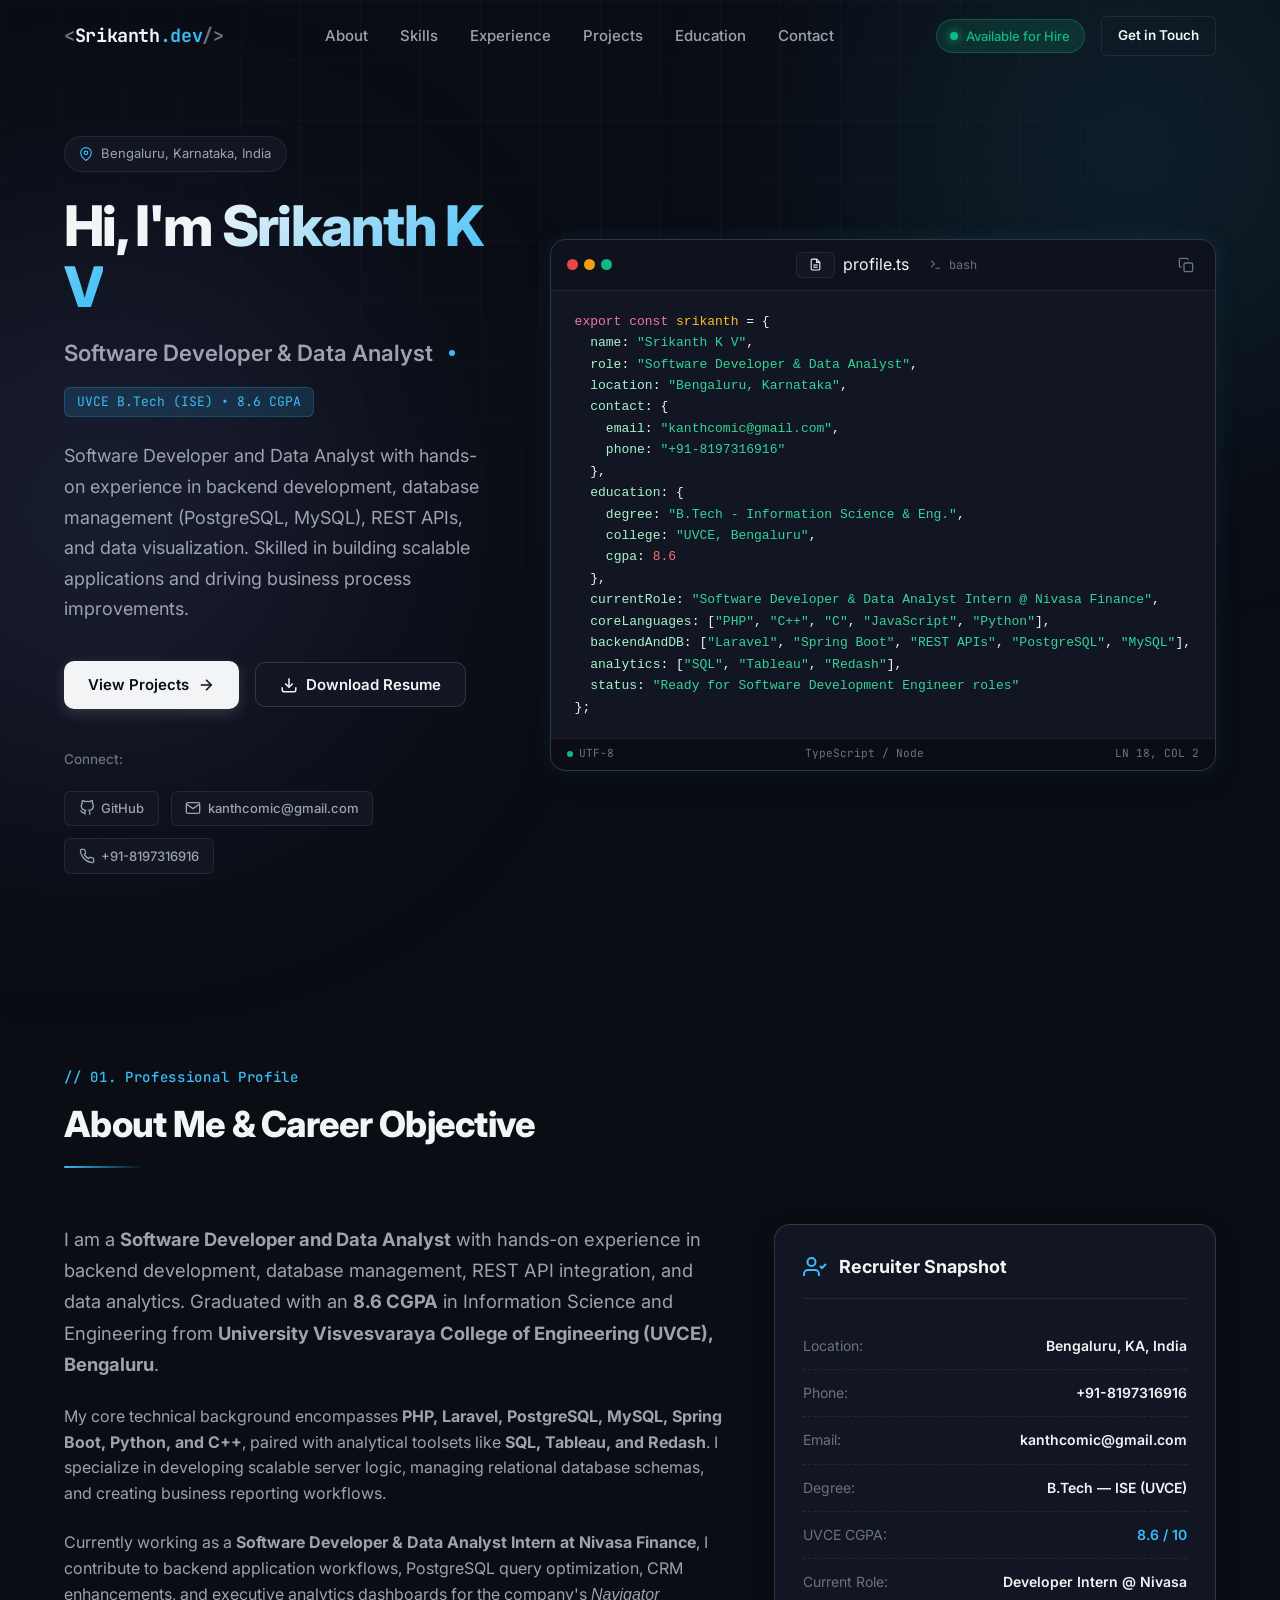
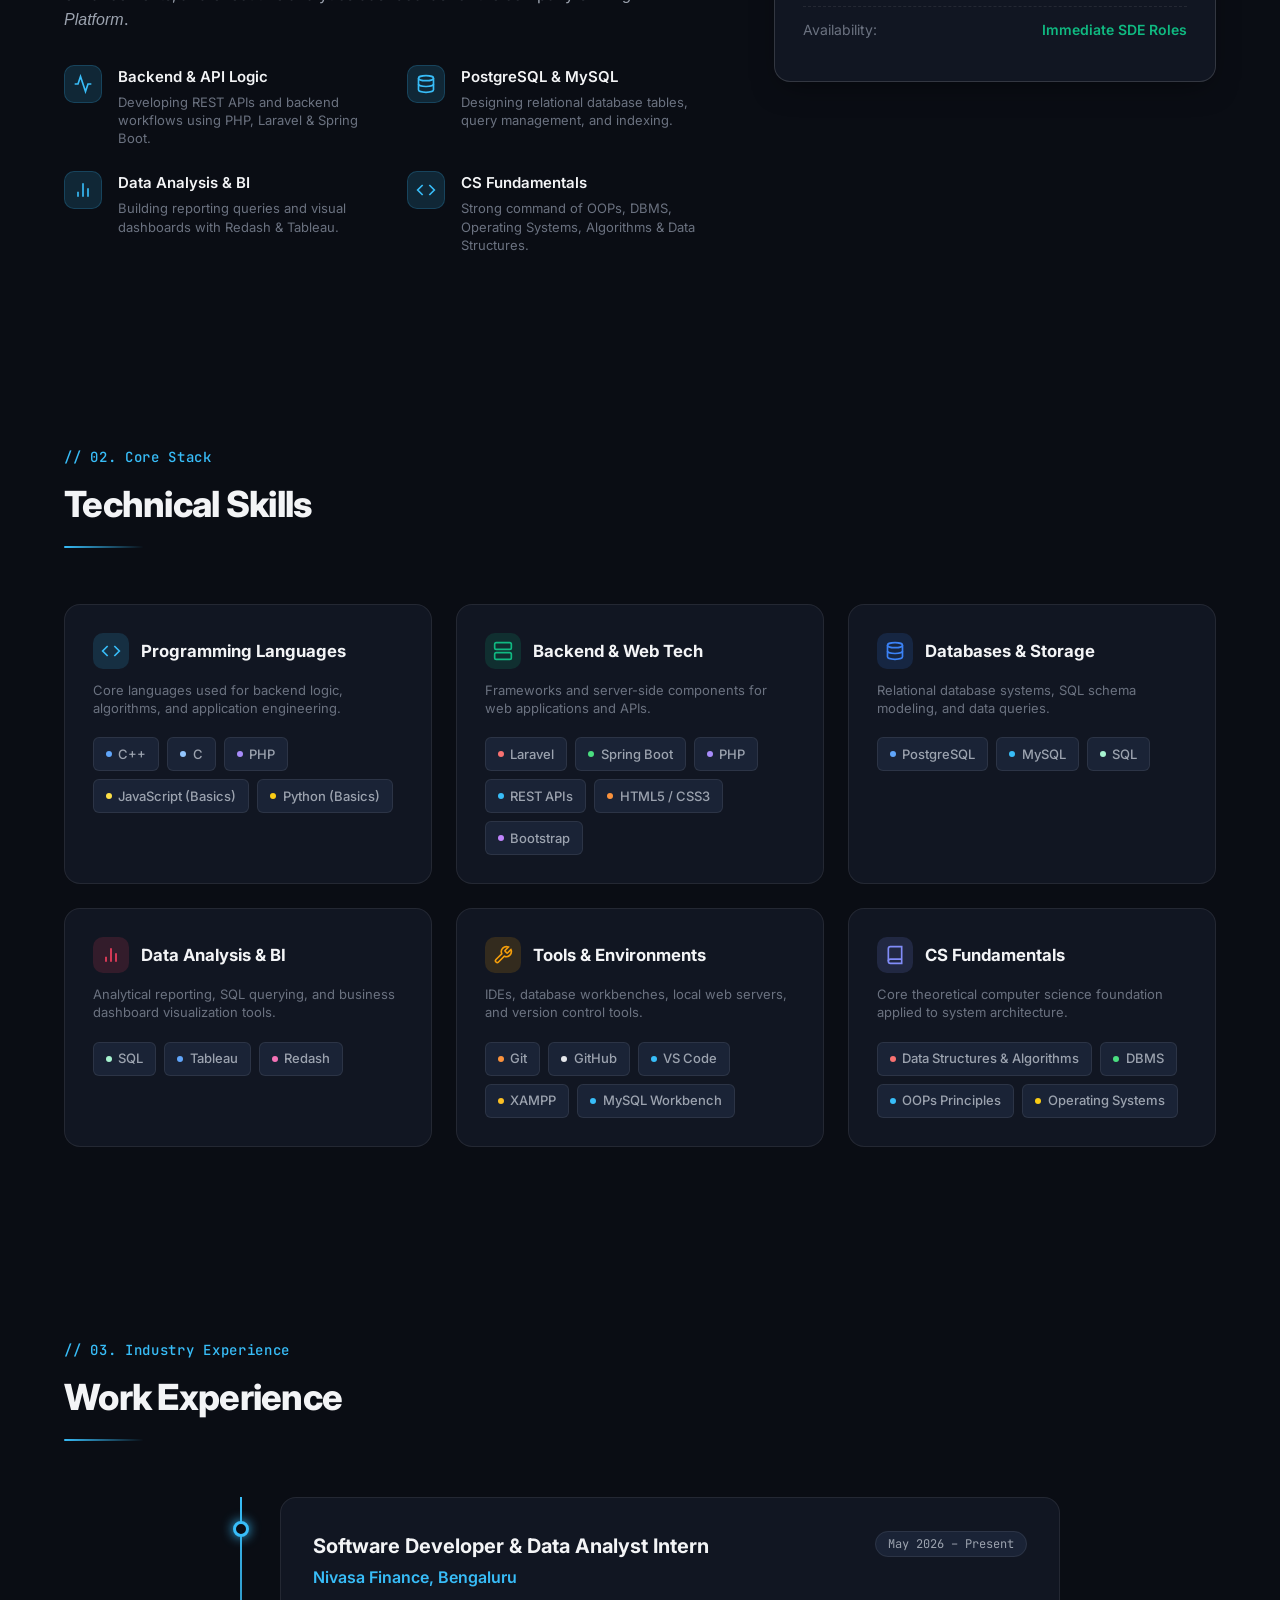
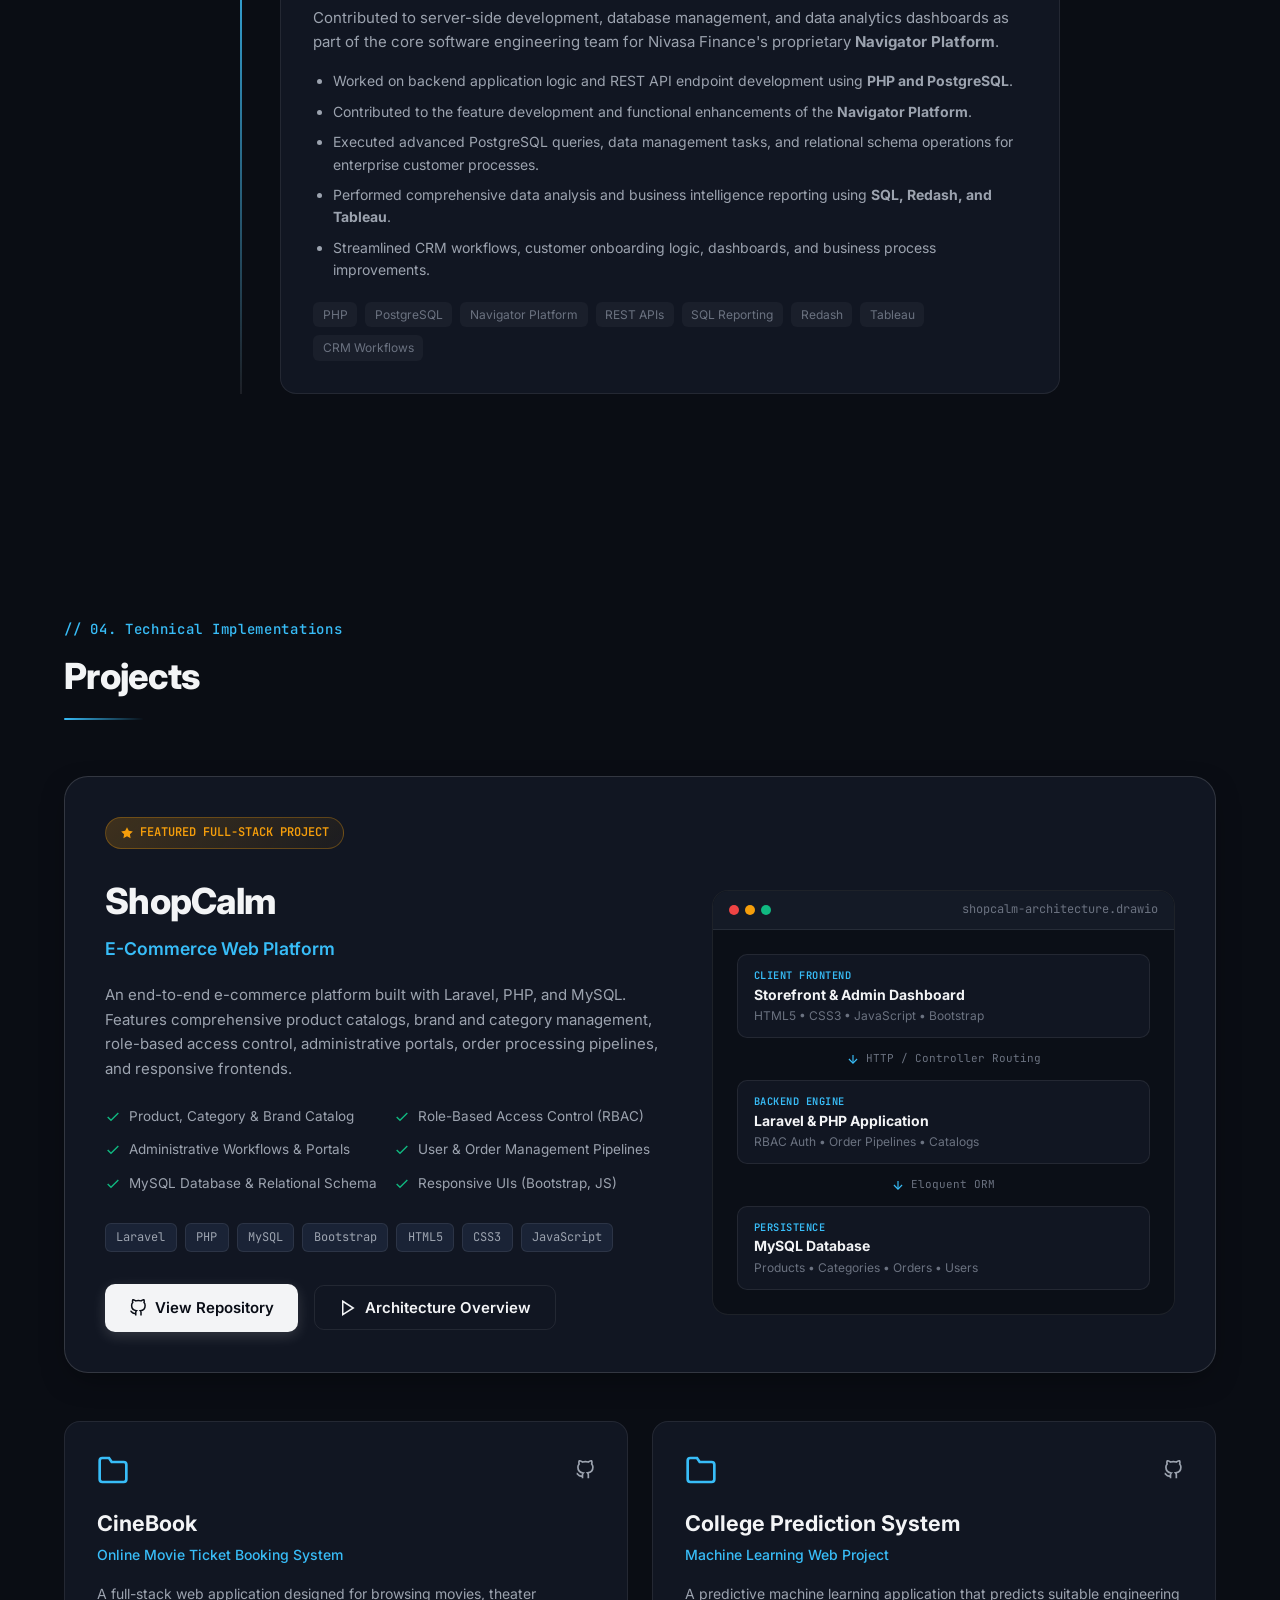
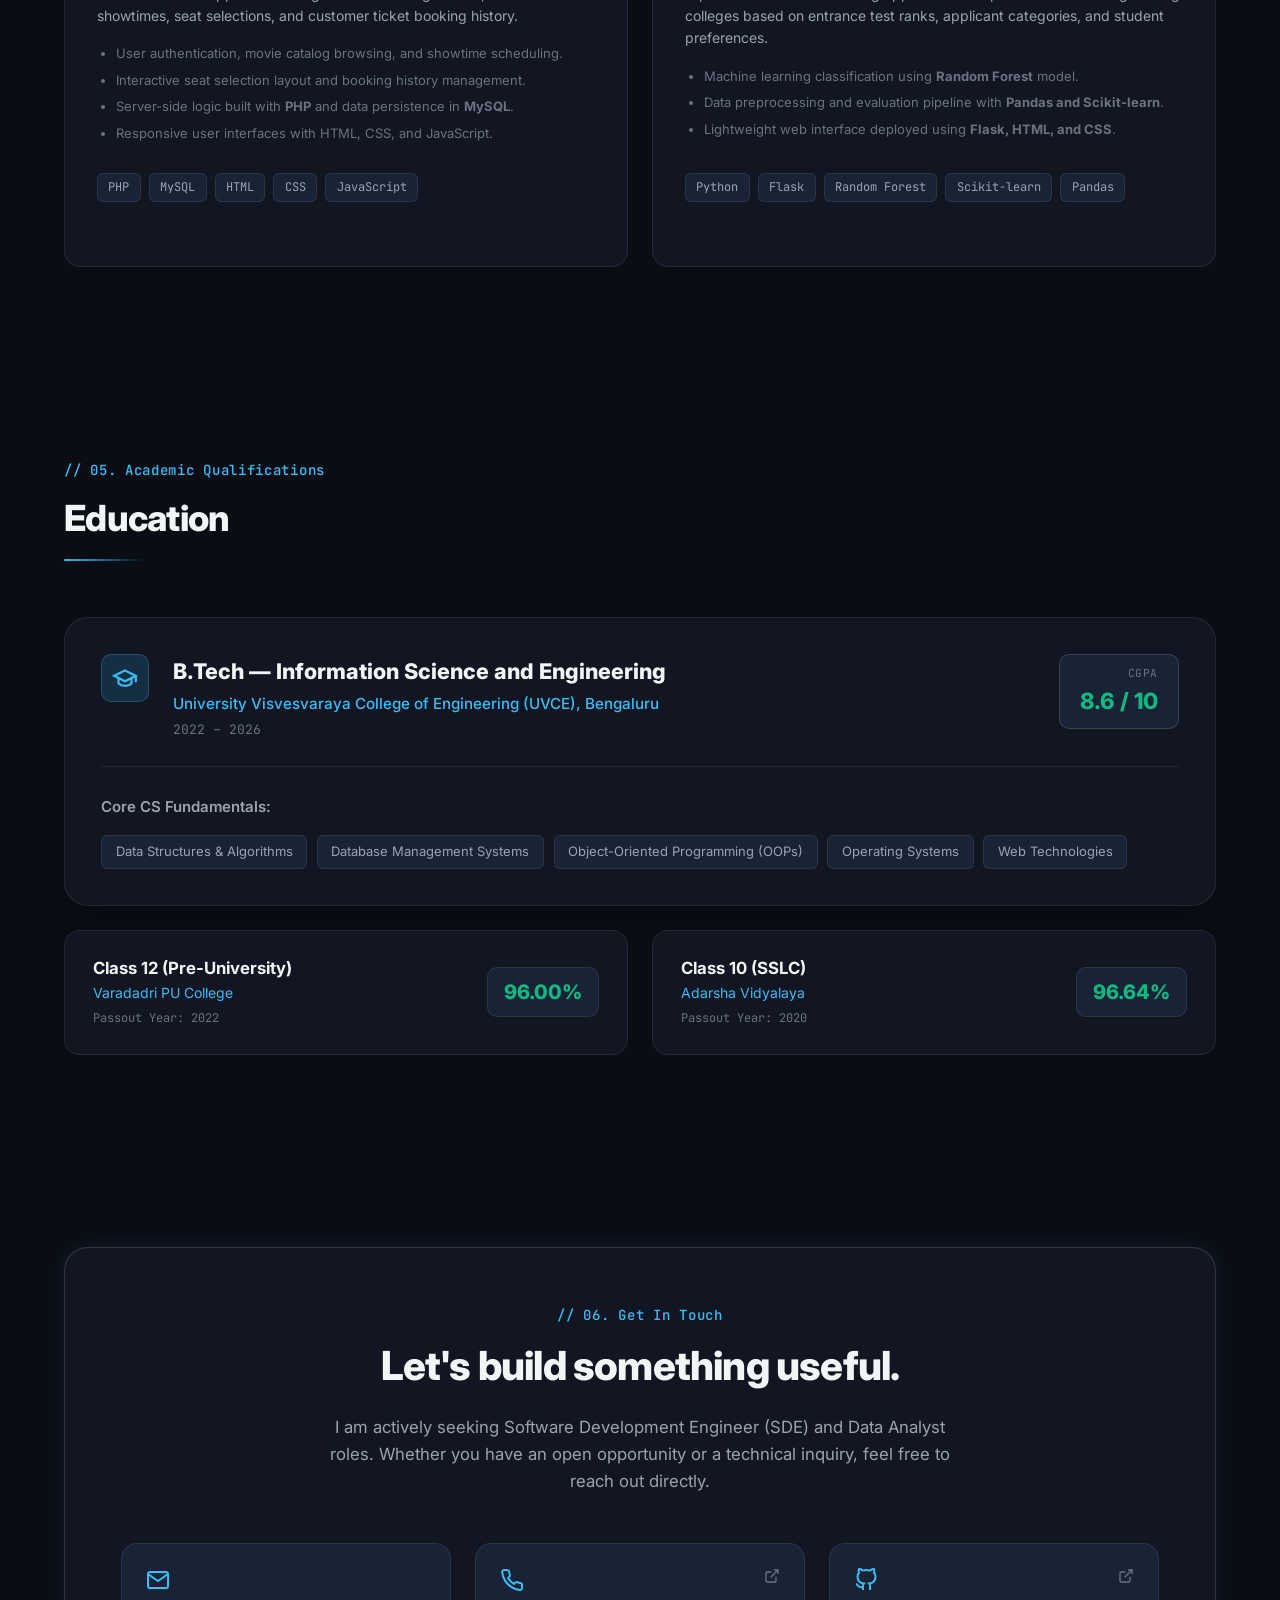
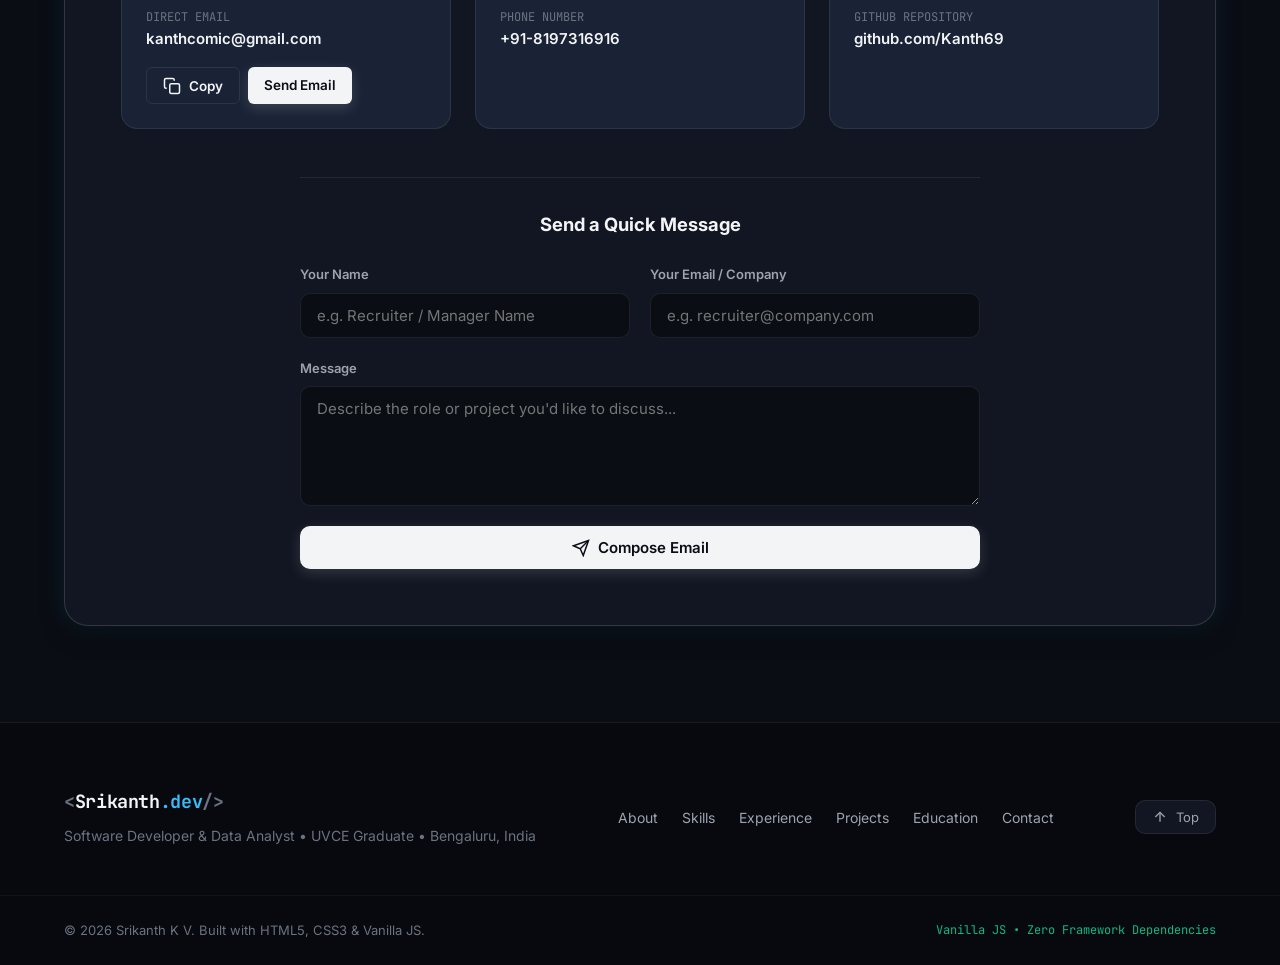
==== commit f43edb08: "Update portfolio with exact content from official resume (skills, CGPA 8.6, Nivasa intern details, p" ====
--- a/index.html
+++ b/index.html
@@ -3,24 +3,24 @@
 <head>
   <meta charset="UTF-8">
   <meta name="viewport" content="width=device-width, initial-scale=1.0">
-  <title>Srikanth K V | Software Developer</title>
+  <title>Srikanth K V | Software Developer & Data Analyst</title>
   
   <!-- SEO Meta Tags -->
-  <meta name="description" content="Software Developer based in Bengaluru, India. B.Tech ISE graduate from UVCE (8.73 CGPA). Experienced in Java, Spring Boot, PHP, Laravel, MySQL, REST APIs, and modern web applications.">
-  <meta name="keywords" content="Srikanth K V, Software Developer, Backend Developer, Full Stack Developer, UVCE, Java, Spring Boot, Laravel, PHP, MySQL, Bengaluru">
+  <meta name="description" content="Software Developer and Data Analyst based in Bengaluru, India. UVCE B.Tech ISE graduate (CGPA 8.6). Experienced in PHP, Laravel, Spring Boot, PostgreSQL, MySQL, REST APIs, Python, and Data Analysis.">
+  <meta name="keywords" content="Srikanth K V, Software Developer, Data Analyst, Backend Developer, UVCE, PHP, Laravel, PostgreSQL, MySQL, Spring Boot, Python, Flask, Bengaluru">
   <meta name="author" content="Srikanth K V">
   
   <!-- Open Graph / Social Media Meta Tags -->
   <meta property="og:type" content="website">
   <meta property="og:url" content="https://kanth69.github.io/">
-  <meta property="og:title" content="Srikanth K V | Software Developer">
-  <meta property="og:description" content="Software developer focused on building reliable backend systems, web applications and practical products. UVCE ISE Graduate (8.73 CGPA).">
+  <meta property="og:title" content="Srikanth K V | Software Developer & Data Analyst">
+  <meta property="og:description" content="Software Developer and Data Analyst skilled in backend development, REST APIs, relational databases, and data analytics. UVCE B.Tech ISE (8.6 CGPA).">
   <meta property="og:image" content="https://kanth69.github.io/og-image.png">
 
   <!-- Twitter Card -->
   <meta name="twitter:card" content="summary_large_image">
-  <meta name="twitter:title" content="Srikanth K V | Software Developer">
-  <meta name="twitter:description" content="Software developer focused on building reliable backend systems, web applications and practical products.">
+  <meta name="twitter:title" content="Srikanth K V | Software Developer & Data Analyst">
+  <meta name="twitter:description" content="Software Developer and Data Analyst skilled in backend development, REST APIs, PostgreSQL, MySQL, and web applications.">
 
   <!-- Google Fonts -->
   <link rel="preconnect" href="https://fonts.googleapis.com">
@@ -33,13 +33,15 @@
   <!-- Favicon -->
   <link rel="icon" type="image/svg+xml" href="data:image/svg+xml,<svg xmlns='http://www.w3.org/2000/svg' viewBox='0 0 100 100'><rect width='100' height='100' rx='20' fill='%230b0f17'/><text x='50%' y='68%' font-size='55' font-family='sans-serif' font-weight='bold' fill='%2338bdf8' text-anchor='middle'>S</text></svg>">
 
-  <!-- JSON-LD Structured Data for Recruiters & Search Engines -->
+  <!-- JSON-LD Structured Data -->
   <script type="application/ld+json">
   {
     "@context": "https://schema.org",
     "@type": "Person",
     "name": "Srikanth K V",
-    "jobTitle": "Software Developer",
+    "jobTitle": "Software Developer & Data Analyst",
+    "email": "kanthcomic@gmail.com",
+    "telephone": "+91-8197316916",
     "address": {
       "@type": "PostalAddress",
       "addressLocality": "Bengaluru",
@@ -50,7 +52,7 @@
       "@type": "CollegeOrUniversity",
       "name": "University Visvesvaraya College of Engineering (UVCE)"
     },
-    "knowsAbout": ["Java", "Spring Boot", "PHP", "Laravel", "MySQL", "REST APIs", "Python", "JavaScript", "SQL"],
+    "knowsAbout": ["PHP", "Laravel", "PostgreSQL", "MySQL", "Spring Boot", "REST APIs", "Python", "Flask", "Redash", "Tableau", "Data Analysis"],
     "sameAs": [
       "https://github.com/Kanth69"
     ]
@@ -133,10 +135,10 @@
           <a href="https://github.com/Kanth69" target="_blank" rel="noopener noreferrer" aria-label="GitHub Profile">
             <svg class="icon" viewBox="0 0 24 24" fill="none" stroke="currentColor" stroke-width="2"><path d="M9 19c-5 1.5-5-2.5-7-3m14 6v-3.87a3.37 3.37 0 0 0-.94-2.61c3.14-.35 6.44-1.54 6.44-7A5.44 5.44 0 0 0 20 4.77 5.07 5.07 0 0 0 19.91 1S18.73.65 16 2.48a13.38 13.38 0 0 0-7 0C6.27.65 5.09 1 5.09 1A5.07 5.07 0 0 0 5 4.77a5.44 5.44 0 0 0-1.5 3.78c0 5.42 3.3 6.61 6.44 7A3.37 3.37 0 0 0 9 18.13V22"></path></svg>
           </a>
-          <a href="https://linkedin.com/in/srikanth-kv" target="_blank" rel="noopener noreferrer" aria-label="LinkedIn Profile">
-            <svg class="icon" viewBox="0 0 24 24" fill="none" stroke="currentColor" stroke-width="2"><path d="M16 8a6 6 0 0 1 6 6v7h-4v-7a2 2 0 0 0-2-2 2 2 0 0 0-2 2v7h-4v-7a6 6 0 0 1 6-6z"></path><rect x="2" y="9" width="4" height="12"></rect><circle cx="4" cy="4" r="2"></circle></svg>
+          <a href="tel:+918197316916" aria-label="Call Srikanth">
+            <svg class="icon" viewBox="0 0 24 24" fill="none" stroke="currentColor" stroke-width="2"><path d="M22 16.92v3a2 2 0 0 1-2.18 2 19.79 19.79 0 0 1-8.63-3.07 19.5 19.5 0 0 1-6-6 19.79 19.79 0 0 1-3.07-8.67A2 2 0 0 1 4.11 2h3a2 2 0 0 1 2 1.72 12.84 12.84 0 0 0 .7 2.81 2 2 0 0 1-.45 2.11L8.09 9.91a16 16 0 0 0 6 6l1.27-1.27a2 2 0 0 1 2.11-.45 12.84 12.84 0 0 0 2.81.7A2 2 0 0 1 22 16.92z"></path></svg>
           </a>
-          <a href="mailto:srikanthkv.dev@gmail.com" aria-label="Email Srikanth">
+          <a href="mailto:kanthcomic@gmail.com" aria-label="Email Srikanth">
             <svg class="icon" viewBox="0 0 24 24" fill="none" stroke="currentColor" stroke-width="2"><path d="M4 4h16c1.1 0 2 .9 2 2v12c0 1.1-.9 2-2 2H4c-1.1 0-2-.9-2-2V6c0-1.1.9-2 2-2z"></path><polyline points="22,6 12,13 2,6"></polyline></svg>
           </a>
         </div>
@@ -161,13 +163,13 @@
           </h1>
 
           <div class="hero-subtitle-wrapper reveal">
-            <h2 class="hero-subtitle">Software Developer</h2>
+            <h2 class="hero-subtitle">Software Developer &amp; Data Analyst</h2>
             <div class="hero-subtitle-divider"></div>
-            <span class="tech-accent-pill">UVCE B.Tech • 8.73 CGPA</span>
+            <span class="tech-accent-pill">UVCE B.Tech (ISE) • 8.6 CGPA</span>
           </div>
 
           <p class="hero-description reveal">
-            Software developer focused on building reliable backend systems, web applications and practical products. Passionate about software architecture, clean code, database efficiency, and scalable solutions.
+            Software Developer and Data Analyst with hands-on experience in backend development, database management (PostgreSQL, MySQL), REST APIs, and data visualization. Skilled in building scalable applications and driving business process improvements.
           </p>
 
           <div class="hero-ctas reveal">
@@ -185,19 +187,19 @@
           <div class="hero-socials reveal">
             <span class="socials-label">Connect:</span>
             <div class="social-links">
-              <a href="https://github.com/Kanth69" target="_blank" rel="noopener noreferrer" class="social-btn" aria-label="GitHub Profile (Kanth69)">
+              <a href="https://github.com/Kanth69" target="_blank" rel="noopener noreferrer" class="social-btn" aria-label="GitHub Profile">
                 <svg viewBox="0 0 24 24" fill="none" stroke="currentColor" stroke-width="2"><path d="M9 19c-5 1.5-5-2.5-7-3m14 6v-3.87a3.37 3.37 0 0 0-.94-2.61c3.14-.35 6.44-1.54 6.44-7A5.44 5.44 0 0 0 20 4.77 5.07 5.07 0 0 0 19.91 1S18.73.65 16 2.48a13.38 13.38 0 0 0-7 0C6.27.65 5.09 1 5.09 1A5.07 5.07 0 0 0 5 4.77a5.44 5.44 0 0 0-1.5 3.78c0 5.42 3.3 6.61 6.44 7A3.37 3.37 0 0 0 9 18.13V22"></path></svg>
                 <span>GitHub</span>
               </a>
 
-              <a href="https://linkedin.com/in/srikanth-kv" target="_blank" rel="noopener noreferrer" class="social-btn" aria-label="LinkedIn Profile">
-                <svg viewBox="0 0 24 24" fill="none" stroke="currentColor" stroke-width="2"><path d="M16 8a6 6 0 0 1 6 6v7h-4v-7a2 2 0 0 0-2-2 2 2 0 0 0-2 2v7h-4v-7a6 6 0 0 1 6-6z"></path><rect x="2" y="9" width="4" height="12"></rect><circle cx="4" cy="4" r="2"></circle></svg>
-                <span>LinkedIn</span>
+              <a href="mailto:kanthcomic@gmail.com" class="social-btn" aria-label="Send Email">
+                <svg viewBox="0 0 24 24" fill="none" stroke="currentColor" stroke-width="2"><path d="M4 4h16c1.1 0 2 .9 2 2v12c0 1.1-.9 2-2 2H4c-1.1 0-2-.9-2-2V6c0-1.1.9-2 2-2z"></path><polyline points="22,6 12,13 2,6"></polyline></svg>
+                <span>kanthcomic@gmail.com</span>
               </a>
 
-              <a href="mailto:srikanthkv.dev@gmail.com" class="social-btn" aria-label="Send Email">
-                <svg viewBox="0 0 24 24" fill="none" stroke="currentColor" stroke-width="2"><path d="M4 4h16c1.1 0 2 .9 2 2v12c0 1.1-.9 2-2 2H4c-1.1 0-2-.9-2-2V6c0-1.1.9-2 2-2z"></path><polyline points="22,6 12,13 2,6"></polyline></svg>
-                <span>Email</span>
+              <a href="tel:+918197316916" class="social-btn" aria-label="Phone Number">
+                <svg viewBox="0 0 24 24" fill="none" stroke="currentColor" stroke-width="2"><path d="M22 16.92v3a2 2 0 0 1-2.18 2 19.79 19.79 0 0 1-8.63-3.07 19.5 19.5 0 0 1-6-6 19.79 19.79 0 0 1-3.07-8.67A2 2 0 0 1 4.11 2h3a2 2 0 0 1 2 1.72 12.84 12.84 0 0 0 .7 2.81 2 2 0 0 1-.45 2.11L8.09 9.91a16 16 0 0 0 6 6l1.27-1.27a2 2 0 0 1 2.11-.45 12.84 12.84 0 0 0 2.81.7A2 2 0 0 1 22 16.92z"></path></svg>
+                <span>+91-8197316916</span>
               </a>
             </div>
           </div>
@@ -216,7 +218,7 @@
               <div class="terminal-tabs">
                 <button class="terminal-tab active" data-tab="tab-config">
                   <svg class="tab-icon" viewBox="0 0 24 24" fill="none" stroke="currentColor" stroke-width="2"><path d="M14 2H6a2 2 0 0 0-2 2v16a2 2 0 0 0 2 2h12a2 2 0 0 0 2-2V8z"></path><polyline points="14 2 14 8 20 8"></polyline><line x1="16" y1="13" x2="8" y2="13"></line><line x1="16" y1="17" x2="8" y2="17"></line></button>
-                  <span>srikanth.config.ts</span>
+                  <span>profile.ts</span>
                 </button>
                 <button class="terminal-tab" data-tab="tab-terminal">
                   <svg class="tab-icon" viewBox="0 0 24 24" fill="none" stroke="currentColor" stroke-width="2"><polyline points="4 17 10 11 4 5"></polyline><line x1="12" y1="19" x2="20" y2="19"></line></svg>
@@ -232,43 +234,45 @@
             <div class="terminal-body">
               <!-- Tab 1: TypeScript Config -->
               <div class="terminal-pane active" id="tab-config">
-                <pre class="code-block"><code><span class="code-keyword">import</span> { <span class="code-type">Developer</span> } <span class="code-keyword">from</span> <span class="code-string">'@dev/core'</span>;
-
-<span class="code-keyword">export const</span> <span class="code-variable">srikanth</span>: <span class="code-type">Developer</span> = {
+                <pre class="code-block"><code><span class="code-keyword">export const</span> <span class="code-variable">srikanth</span> = {
   <span class="code-property">name</span>: <span class="code-string">"Srikanth K V"</span>,
-  <span class="code-property">role</span>: <span class="code-string">"Software Developer"</span>,
-  <span class="code-property">location</span>: <span class="code-string">"Bengaluru, Karnataka, India"</span>,
+  <span class="code-property">role</span>: <span class="code-string">"Software Developer & Data Analyst"</span>,
+  <span class="code-property">location</span>: <span class="code-string">"Bengaluru, Karnataka"</span>,
+  <span class="code-property">contact</span>: {
+    <span class="code-property">email</span>: <span class="code-string">"kanthcomic@gmail.com"</span>,
+    <span class="code-property">phone</span>: <span class="code-string">"+91-8197316916"</span>
+  },
   <span class="code-property">education</span>: {
     <span class="code-property">degree</span>: <span class="code-string">"B.Tech - Information Science & Eng."</span>,
-    <span class="code-property">institution</span>: <span class="code-string">"UVCE, Bengaluru"</span>,
-    <span class="code-property">cgpa</span>: <span class="code-number">8.73</span>
+    <span class="code-property">college</span>: <span class="code-string">"UVCE, Bengaluru"</span>,
+    <span class="code-property">cgpa</span>: <span class="code-number">8.6</span>
   },
-  <span class="code-property">primaryLanguages</span>: [<span class="code-string">"Java"</span>, <span class="code-string">"PHP"</span>, <span class="code-string">"Python"</span>, <span class="code-string">"JavaScript"</span>, <span class="code-string">"C++"</span>],
-  <span class="code-property">backendStack</span>: [<span class="code-string">"Spring Boot"</span>, <span class="code-string">"Laravel"</span>, <span class="code-string">"REST APIs"</span>],
-  <span class="code-property">databases</span>: [<span class="code-string">"MySQL"</span>, <span class="code-string">"PostgreSQL"</span>, <span class="code-string">"MariaDB"</span>],
-  <span class="code-property">featuredWork</span>: <span class="code-string">"ShopCalm (E-Commerce Platform)"</span>,
-  <span class="code-property">status</span>: <span class="code-string">"Ready for impact 🚀"</span>
+  <span class="code-property">currentRole</span>: <span class="code-string">"Software Developer & Data Analyst Intern @ Nivasa Finance"</span>,
+  <span class="code-property">coreLanguages</span>: [<span class="code-string">"PHP"</span>, <span class="code-string">"C++"</span>, <span class="code-string">"C"</span>, <span class="code-string">"JavaScript"</span>, <span class="code-string">"Python"</span>],
+  <span class="code-property">backendAndDB</span>: [<span class="code-string">"Laravel"</span>, <span class="code-string">"Spring Boot"</span>, <span class="code-string">"REST APIs"</span>, <span class="code-string">"PostgreSQL"</span>, <span class="code-string">"MySQL"</span>],
+  <span class="code-property">analytics</span>: [<span class="code-string">"SQL"</span>, <span class="code-string">"Tableau"</span>, <span class="code-string">"Redash"</span>],
+  <span class="code-property">status</span>: <span class="code-string">"Ready for Software Development Engineer roles"</span>
 };</code></pre>
               </div>
 
               <!-- Tab 2: Interactive Bash -->
               <div class="terminal-pane" id="tab-terminal">
                 <div class="cli-output" id="cliOutput">
-                  <div class="cli-line"><span class="cli-prompt">visitor@srikanth-dev:~$</span> <span class="cli-cmd">srikanth --info</span></div>
+                  <div class="cli-line"><span class="cli-prompt">visitor@srikanth-dev:~$</span> <span class="cli-cmd">srikanth --summary</span></div>
                   <div class="cli-result">
-                    <p>✨ Srikanth K V | Software Developer</p>
-                    <p>🎓 UVCE B.Tech Graduate | CGPA 8.73</p>
-                    <p>🛠️ Java • Spring Boot • PHP • Laravel • MySQL • Python</p>
-                    <p>💼 Experienced in business workflows & full-stack development.</p>
+                    <p>👨‍💻 Srikanth K V | Software Developer & Data Analyst</p>
+                    <p>🎓 UVCE ISE Graduate (CGPA 8.6) | 12th: 96.00% | 10th: 96.64%</p>
+                    <p>⚡ Stack: PHP • Laravel • PostgreSQL • MySQL • Spring Boot • Python • SQL</p>
+                    <p>💼 Intern @ Nivasa Finance — Navigator Platform & CRM Dashboards</p>
                   </div>
                   <div class="cli-line"><span class="cli-prompt">visitor@srikanth-dev:~$</span> <span class="cli-cmd">git status</span></div>
                   <div class="cli-result">
-                    <p class="text-emerald">On branch main. Ready to collaborate on production software.</p>
+                    <p class="text-emerald">On branch main. Ready to build scalable backend & web solutions.</p>
                   </div>
                 </div>
                 <div class="cli-input-line">
                   <span class="cli-prompt">visitor@srikanth-dev:~$</span>
-                  <input type="text" id="cliInput" class="cli-input" placeholder="type 'help' or 'projects'..." aria-label="Terminal command input" autocomplete="off">
+                  <input type="text" id="cliInput" class="cli-input" placeholder="type 'help' or 'experience'..." aria-label="Terminal command input" autocomplete="off">
                 </div>
               </div>
             </div>
@@ -288,23 +292,23 @@
     <section class="section about-section" id="about">
       <div class="container">
         <div class="section-header reveal">
-          <span class="section-subtitle">// 01. Engineering Background</span>
-          <h2 class="section-title">About Me</h2>
+          <span class="section-subtitle">// 01. Professional Profile</span>
+          <h2 class="section-title">About Me &amp; Career Objective</h2>
           <div class="section-line"></div>
         </div>
 
         <div class="about-grid">
           <div class="about-text-content reveal">
             <p class="about-paragraph lead-paragraph">
-              I am an Information Science and Engineering graduate from <strong>University Visvesvaraya College of Engineering (UVCE), Bengaluru</strong>, where I graduated with an <strong>8.73 CGPA</strong>. My focus lies in developing reliable backend systems, clean RESTful APIs, and efficient database architectures.
+              I am a <strong>Software Developer and Data Analyst</strong> with hands-on experience in backend development, database management, REST API integration, and data analytics. Graduated with an <strong>8.6 CGPA</strong> in Information Science and Engineering from <strong>University Visvesvaraya College of Engineering (UVCE), Bengaluru</strong>.
             </p>
 
             <p class="about-paragraph">
-              During my academic tenure and projects, I have cultivated a strong foundation in core computer science principles—Data Structures, Database Management, and Object-Oriented System Design—primarily using <strong>Java, Spring Boot, PHP, Laravel, and MySQL</strong>.
+              My core technical background encompasses <strong>PHP, Laravel, PostgreSQL, MySQL, Spring Boot, Python, and C++</strong>, paired with analytical toolsets like <strong>SQL, Tableau, and Redash</strong>. I specialize in developing scalable server logic, managing relational database schemas, and creating business reporting workflows.
             </p>
 
             <p class="about-paragraph">
-              Complementing my software engineering foundation, my 4-month experience as a <strong>Business Development Executive at Nivasa Finance</strong> honed my understanding of real-world business requirements, customer workflows, and product impact. This unique blend allows me to bridge technical execution with tangible business goals.
+              Currently working as a <strong>Software Developer &amp; Data Analyst Intern at Nivasa Finance</strong>, I contribute to backend application workflows, PostgreSQL query optimization, CRM enhancements, and executive analytics dashboards for the company's <em>Navigator Platform</em>.
             </p>
 
             <div class="about-highlights">
@@ -313,8 +317,8 @@
                   <svg viewBox="0 0 24 24" fill="none" stroke="currentColor" stroke-width="2"><path d="M22 12h-4l-3 9L9 3l-3 9H2"></path></svg>
                 </div>
                 <div class="highlight-info">
-                  <h4>Backend Architecture</h4>
-                  <p>Building structured APIs, authentications, and relational schemas.</p>
+                  <h4>Backend &amp; API Logic</h4>
+                  <p>Developing REST APIs and backend workflows using PHP, Laravel &amp; Spring Boot.</p>
                 </div>
               </div>
 
@@ -323,18 +327,18 @@
                   <svg viewBox="0 0 24 24" fill="none" stroke="currentColor" stroke-width="2"><ellipse cx="12" cy="5" rx="9" ry="3"></ellipse><path d="M21 12c0 1.66-4 3-9 3s-9-1.34-9-3"></path><path d="M3 5v14c0 1.66 4 3 9 3s9-1.34 9-3V5"></path></svg>
                 </div>
                 <div class="highlight-info">
-                  <h4>Database Engineering</h4>
-                  <p>Designing optimized relational models using MySQL, PostgreSQL & MariaDB.</p>
+                  <h4>PostgreSQL &amp; MySQL</h4>
+                  <p>Designing relational database tables, query management, and indexing.</p>
                 </div>
               </div>
 
               <div class="highlight-item">
                 <div class="highlight-icon">
-                  <svg viewBox="0 0 24 24" fill="none" stroke="currentColor" stroke-width="2"><rect x="2" y="3" width="20" height="14" rx="2" ry="2"></rect><line x1="8" y1="21" x2="16" y2="21"></line><line x1="12" y1="17" x2="12" y2="21"></line></svg>
+                  <svg viewBox="0 0 24 24" fill="none" stroke="currentColor" stroke-width="2"><line x1="18" y1="20" x2="18" y2="10"></line><line x1="12" y1="20" x2="12" y2="4"></line><line x1="6" y1="20" x2="6" y2="14"></line></svg>
                 </div>
                 <div class="highlight-info">
-                  <h4>Full-Stack Applications</h4>
-                  <p>Creating complete web workflows from responsive UIs to robust APIs.</p>
+                  <h4>Data Analysis &amp; BI</h4>
+                  <p>Building reporting queries and visual dashboards with Redash &amp; Tableau.</p>
                 </div>
               </div>
 
@@ -343,8 +347,8 @@
                   <svg viewBox="0 0 24 24" fill="none" stroke="currentColor" stroke-width="2"><polyline points="16 18 22 12 16 6"></polyline><polyline points="8 6 2 12 8 18"></polyline></svg>
                 </div>
                 <div class="highlight-info">
-                  <h4>Clean Code Practice</h4>
-                  <p>Writing readable, maintainable, and well-documented software solutions.</p>
+                  <h4>CS Fundamentals</h4>
+                  <p>Strong command of OOPs, DBMS, Operating Systems, Algorithms &amp; Data Structures.</p>
                 </div>
               </div>
             </div>
@@ -354,7 +358,7 @@
             <div class="info-card info-card-primary">
               <div class="info-card-header">
                 <svg class="info-icon" viewBox="0 0 24 24" fill="none" stroke="currentColor" stroke-width="2"><path d="M16 21v-2a4 4 0 0 0-4-4H5a4 4 0 0 0-4 4v2"></path><circle cx="8.5" cy="7" r="4"></circle><polyline points="17 11 19 13 23 9"></polyline></svg>
-                <h3>Recruiter Overview</h3>
+                <h3>Recruiter Snapshot</h3>
               </div>
               <ul class="quick-facts-list">
                 <li>
@@ -362,24 +366,28 @@
                   <span class="fact-value">Bengaluru, KA, India</span>
                 </li>
                 <li>
+                  <span class="fact-label">Phone:</span>
+                  <span class="fact-value">+91-8197316916</span>
+                </li>
+                <li>
+                  <span class="fact-label">Email:</span>
+                  <span class="fact-value">kanthcomic@gmail.com</span>
+                </li>
+                <li>
                   <span class="fact-label">Degree:</span>
                   <span class="fact-value">B.Tech — ISE (UVCE)</span>
                 </li>
                 <li>
-                  <span class="fact-label">Academic Merit:</span>
-                  <span class="fact-value highlight-text">8.73 CGPA</span>
+                  <span class="fact-label">UVCE CGPA:</span>
+                  <span class="fact-value highlight-text">8.6 / 10</span>
                 </li>
                 <li>
-                  <span class="fact-label">Primary Stack:</span>
-                  <span class="fact-value">Java, PHP, MySQL, Python</span>
-                </li>
-                <li>
-                  <span class="fact-label">Frameworks:</span>
-                  <span class="fact-value">Spring Boot, Laravel</span>
+                  <span class="fact-label">Current Role:</span>
+                  <span class="fact-value">Developer Intern @ Nivasa</span>
                 </li>
                 <li>
                   <span class="fact-label">Availability:</span>
-                  <span class="fact-value status-available">Immediate / Open to Roles</span>
+                  <span class="fact-value status-available">Immediate SDE Roles</span>
                 </li>
               </ul>
             </div>
@@ -392,7 +400,7 @@
     <section class="section skills-section" id="skills">
       <div class="container">
         <div class="section-header reveal">
-          <span class="section-subtitle">// 02. Core Competencies</span>
+          <span class="section-subtitle">// 02. Core Stack</span>
           <h2 class="section-title">Technical Skills</h2>
           <div class="section-line"></div>
         </div>
@@ -408,100 +416,99 @@
               </div>
               <h3>Programming Languages</h3>
             </div>
-            <p class="category-desc">Core languages used for building software, data algorithms, and system applications.</p>
+            <p class="category-desc">Core languages used for backend logic, algorithms, and application engineering.</p>
             <div class="skill-badges">
-              <span class="skill-badge"><span class="badge-dot dot-java"></span>Java</span>
               <span class="skill-badge"><span class="badge-dot dot-cpp"></span>C++</span>
               <span class="skill-badge"><span class="badge-dot dot-c"></span>C</span>
-              <span class="skill-badge"><span class="badge-dot dot-python"></span>Python</span>
-              <span class="skill-badge"><span class="badge-dot dot-js"></span>JavaScript</span>
-            </div>
-          </div>
-
-          <!-- Category 2: Backend -->
+              <span class="skill-badge"><span class="badge-dot dot-php"></span>PHP</span>
+              <span class="skill-badge"><span class="badge-dot dot-js"></span>JavaScript (Basics)</span>
+              <span class="skill-badge"><span class="badge-dot dot-python"></span>Python (Basics)</span>
+            </div>
+          </div>
+
+          <!-- Category 2: Backend & Web Technologies -->
           <div class="skill-category-card reveal">
             <div class="skill-card-header">
               <div class="category-icon icon-emerald">
                 <svg viewBox="0 0 24 24" fill="none" stroke="currentColor" stroke-width="2"><rect x="2" y="2" width="20" height="8" rx="2" ry="2"></rect><rect x="2" y="14" width="20" height="8" rx="2" ry="2"></rect><line x1="6" y1="6" x2="6.01" y2="6"></line><line x1="6" y1="18" x2="6.01" y2="18"></line></svg>
               </div>
-              <h3>Backend Development</h3>
-            </div>
-            <p class="category-desc">Frameworks and protocols for building server-side applications and business logic.</p>
+              <h3>Backend &amp; Web Tech</h3>
+            </div>
+            <p class="category-desc">Frameworks and server-side components for web applications and APIs.</p>
             <div class="skill-badges">
-              <span class="skill-badge"><span class="badge-dot dot-java"></span>Java</span>
+              <span class="skill-badge"><span class="badge-dot dot-laravel"></span>Laravel</span>
               <span class="skill-badge"><span class="badge-dot dot-spring"></span>Spring Boot</span>
               <span class="skill-badge"><span class="badge-dot dot-php"></span>PHP</span>
-              <span class="skill-badge"><span class="badge-dot dot-laravel"></span>Laravel</span>
               <span class="skill-badge"><span class="badge-dot dot-api"></span>REST APIs</span>
-            </div>
-          </div>
-
-          <!-- Category 3: Frontend -->
-          <div class="skill-category-card reveal">
-            <div class="skill-card-header">
-              <div class="category-icon icon-purple">
-                <svg viewBox="0 0 24 24" fill="none" stroke="currentColor" stroke-width="2"><rect x="3" y="3" width="18" height="18" rx="2" ry="2"></rect><line x1="3" y1="9" x2="21" y2="9"></line><line x1="9" y1="21" x2="9" y2="9"></line></svg>
-              </div>
-              <h3>Frontend Technologies</h3>
-            </div>
-            <p class="category-desc">Standard web technologies for creating clean, responsive UI layouts and interfaces.</p>
-            <div class="skill-badges">
-              <span class="skill-badge"><span class="badge-dot dot-html"></span>HTML5</span>
-              <span class="skill-badge"><span class="badge-dot dot-css"></span>CSS3</span>
-              <span class="skill-badge"><span class="badge-dot dot-js"></span>JavaScript</span>
+              <span class="skill-badge"><span class="badge-dot dot-html"></span>HTML5 / CSS3</span>
               <span class="skill-badge"><span class="badge-dot dot-bootstrap"></span>Bootstrap</span>
-              <span class="skill-badge"><span class="badge-dot dot-ajax"></span>AJAX</span>
-            </div>
-          </div>
-
-          <!-- Category 4: Databases -->
+            </div>
+          </div>
+
+          <!-- Category 3: Databases -->
           <div class="skill-category-card reveal">
             <div class="skill-card-header">
               <div class="category-icon icon-blue">
                 <svg viewBox="0 0 24 24" fill="none" stroke="currentColor" stroke-width="2"><ellipse cx="12" cy="5" rx="9" ry="3"></ellipse><path d="M21 12c0 1.66-4 3-9 3s-9-1.34-9-3"></path><path d="M3 5v14c0 1.66 4 3 9 3s9-1.34 9-3V5"></path></svg>
               </div>
-              <h3>Databases & Storage</h3>
-            </div>
-            <p class="category-desc">Relational database systems, relational data design, and SQL querying.</p>
+              <h3>Databases &amp; Storage</h3>
+            </div>
+            <p class="category-desc">Relational database systems, SQL schema modeling, and data queries.</p>
             <div class="skill-badges">
+              <span class="skill-badge"><span class="badge-dot dot-postgres"></span>PostgreSQL</span>
               <span class="skill-badge"><span class="badge-dot dot-mysql"></span>MySQL</span>
-              <span class="skill-badge"><span class="badge-dot dot-postgres"></span>PostgreSQL</span>
-              <span class="skill-badge"><span class="badge-dot dot-mariadb"></span>MariaDB</span>
               <span class="skill-badge"><span class="badge-dot dot-sql"></span>SQL</span>
             </div>
           </div>
 
-          <!-- Category 5: Tools & DevOps -->
+          <!-- Category 4: Data Analysis -->
+          <div class="skill-category-card reveal">
+            <div class="skill-card-header">
+              <div class="category-icon icon-rose">
+                <svg viewBox="0 0 24 24" fill="none" stroke="currentColor" stroke-width="2"><line x1="18" y1="20" x2="18" y2="10"></line><line x1="12" y1="20" x2="12" y2="4"></line><line x1="6" y1="20" x2="6" y2="14"></line></svg>
+              </div>
+              <h3>Data Analysis &amp; BI</h3>
+            </div>
+            <p class="category-desc">Analytical reporting, SQL querying, and business dashboard visualization tools.</p>
+            <div class="skill-badges">
+              <span class="skill-badge"><span class="badge-dot dot-sql"></span>SQL</span>
+              <span class="skill-badge"><span class="badge-dot dot-tableau"></span>Tableau</span>
+              <span class="skill-badge"><span class="badge-dot dot-redash"></span>Redash</span>
+            </div>
+          </div>
+
+          <!-- Category 5: Tools & Environment -->
           <div class="skill-category-card reveal">
             <div class="skill-card-header">
               <div class="category-icon icon-amber">
                 <svg viewBox="0 0 24 24" fill="none" stroke="currentColor" stroke-width="2"><path d="M14.7 6.3a1 1 0 0 0 0 1.4l1.6 1.6a1 1 0 0 0 1.4 0l3.77-3.77a6 6 0 0 1-7.94 7.94l-6.91 6.91a2.12 2.12 0 0 1-3-3l6.91-6.91a6 6 0 0 1 7.94-7.94l-3.76 3.76z"></path></svg>
               </div>
-              <h3>Tools & Infrastructure</h3>
-            </div>
-            <p class="category-desc">Developer tooling, version control systems, server hosting, and deployment environments.</p>
+              <h3>Tools &amp; Environments</h3>
+            </div>
+            <p class="category-desc">IDEs, database workbenches, local web servers, and version control tools.</p>
             <div class="skill-badges">
               <span class="skill-badge"><span class="badge-dot dot-git"></span>Git</span>
               <span class="skill-badge"><span class="badge-dot dot-github"></span>GitHub</span>
-              <span class="skill-badge"><span class="badge-dot dot-linux"></span>Linux</span>
-              <span class="skill-badge"><span class="badge-dot dot-aws"></span>AWS</span>
-              <span class="skill-badge"><span class="badge-dot dot-nginx"></span>Nginx</span>
-            </div>
-          </div>
-
-          <!-- Category 6: Data & Analytics -->
+              <span class="skill-badge"><span class="badge-dot dot-vscode"></span>VS Code</span>
+              <span class="skill-badge"><span class="badge-dot dot-xampp"></span>XAMPP</span>
+              <span class="skill-badge"><span class="badge-dot dot-mysql"></span>MySQL Workbench</span>
+            </div>
+          </div>
+
+          <!-- Category 6: CS Fundamentals -->
           <div class="skill-category-card reveal">
             <div class="skill-card-header">
-              <div class="category-icon icon-rose">
-                <svg viewBox="0 0 24 24" fill="none" stroke="currentColor" stroke-width="2"><line x1="18" y1="20" x2="18" y2="10"></line><line x1="12" y1="20" x2="12" y2="4"></line><line x1="6" y1="20" x2="6" y2="14"></line></svg>
-              </div>
-              <h3>Data & Analytics</h3>
-            </div>
-            <p class="category-desc">Querying, reporting, and data visualization tools for insights and decision making.</p>
+              <div class="category-icon icon-purple">
+                <svg viewBox="0 0 24 24" fill="none" stroke="currentColor" stroke-width="2"><path d="M4 19.5A2.5 2.5 0 0 1 6.5 17H20"></path><path d="M6.5 2H20v20H6.5A2.5 2.5 0 0 1 4 19.5v-15A2.5 2.5 0 0 1 6.5 2z"></path></svg>
+              </div>
+              <h3>CS Fundamentals</h3>
+            </div>
+            <p class="category-desc">Core theoretical computer science foundation applied to system architecture.</p>
             <div class="skill-badges">
-              <span class="skill-badge"><span class="badge-dot dot-sql"></span>SQL</span>
-              <span class="skill-badge"><span class="badge-dot dot-redash"></span>Redash</span>
-              <span class="skill-badge"><span class="badge-dot dot-tableau"></span>Tableau</span>
+              <span class="skill-badge"><span class="badge-dot dot-java"></span>Data Structures &amp; Algorithms</span>
+              <span class="skill-badge"><span class="badge-dot dot-spring"></span>DBMS</span>
+              <span class="skill-badge"><span class="badge-dot dot-api"></span>OOPs Principles</span>
+              <span class="skill-badge"><span class="badge-dot dot-linux"></span>Operating Systems</span>
             </div>
           </div>
 
@@ -513,7 +520,7 @@
     <section class="section experience-section" id="experience">
       <div class="container">
         <div class="section-header reveal">
-          <span class="section-subtitle">// 03. Professional History</span>
+          <span class="section-subtitle">// 03. Industry Experience</span>
           <h2 class="section-title">Work Experience</h2>
           <div class="section-line"></div>
         </div>
@@ -527,29 +534,35 @@
             <div class="timeline-card">
               <div class="timeline-header">
                 <div>
-                  <h3 class="timeline-role">Business Development Executive</h3>
-                  <h4 class="timeline-company">Nivasa Finance</h4>
+                  <h3 class="timeline-role">Software Developer &amp; Data Analyst Intern</h3>
+                  <h4 class="timeline-company">Nivasa Finance, Bengaluru</h4>
                 </div>
                 <div class="timeline-period">
-                  <span class="badge badge-date">4 Months</span>
+                  <span class="badge badge-date">May 2026 – Present</span>
                 </div>
               </div>
 
               <p class="timeline-description">
-                Engaged in key customer operations and commercial workflow analysis, developing a strong grounding in business logic, data verification, and client communications.
+                Contributed to server-side development, database management, and data analytics dashboards as part of the core software engineering team for Nivasa Finance's proprietary <strong>Navigator Platform</strong>.
               </p>
 
               <ul class="timeline-bullets">
-                <li>Analyzed operational workflows and customer interaction data to assist in refining business processes and client onboarding.</li>
-                <li>Collaborated with cross-functional teams to identify administrative bottlenecks and translate user operational needs into structured requirements.</li>
-                <li>Gained direct insight into financial services domain workflows, database reporting needs, and client relationship management.</li>
+                <li>Worked on backend application logic and REST API endpoint development using <strong>PHP and PostgreSQL</strong>.</li>
+                <li>Contributed to the feature development and functional enhancements of the <strong>Navigator Platform</strong>.</li>
+                <li>Executed advanced PostgreSQL queries, data management tasks, and relational schema operations for enterprise customer processes.</li>
+                <li>Performed comprehensive data analysis and business intelligence reporting using <strong>SQL, Redash, and Tableau</strong>.</li>
+                <li>Streamlined CRM workflows, customer onboarding logic, dashboards, and business process improvements.</li>
               </ul>
 
               <div class="timeline-tags">
-                <span class="tag">Business Operations</span>
-                <span class="tag">Data Analysis</span>
-                <span class="tag">Workflow Optimization</span>
-                <span class="tag">Client Communications</span>
+                <span class="tag">PHP</span>
+                <span class="tag">PostgreSQL</span>
+                <span class="tag">Navigator Platform</span>
+                <span class="tag">REST APIs</span>
+                <span class="tag">SQL Reporting</span>
+                <span class="tag">Redash</span>
+                <span class="tag">Tableau</span>
+                <span class="tag">CRM Workflows</span>
               </div>
             </div>
           </div>
@@ -562,8 +575,8 @@
     <section class="section projects-section" id="projects">
       <div class="container">
         <div class="section-header reveal">
-          <span class="section-subtitle">// 04. Selected Work</span>
-          <h2 class="section-title">Featured Projects</h2>
+          <span class="section-subtitle">// 04. Technical Implementations</span>
+          <h2 class="section-title">Projects</h2>
           <div class="section-line"></div>
         </div>
 
@@ -571,42 +584,42 @@
         <div class="featured-project-card reveal">
           <div class="featured-badge">
             <svg class="star-icon" viewBox="0 0 24 24" fill="currentColor"><polygon points="12 2 15.09 8.26 22 9.27 17 14.14 18.18 21.02 12 17.77 5.82 21.02 7 14.14 2 9.27 8.91 8.26 12 2"></polygon></svg>
-            <span>FEATURED PROJECT</span>
+            <span>FEATURED FULL-STACK PROJECT</span>
           </div>
 
           <div class="featured-grid">
             <div class="featured-content">
               <h3 class="featured-title">ShopCalm</h3>
-              <p class="featured-subtitle">Full-Stack E-Commerce Platform</p>
+              <p class="featured-subtitle">E-Commerce Web Platform</p>
               
               <p class="featured-desc">
-                A robust, full-stack e-commerce solution engineered with Laravel, PHP, and MySQL. Features multi-role administrative workflows, complete product catalog management, order processing pipelines, promotional coupon engines, and secure REST APIs.
+                An end-to-end e-commerce platform built with Laravel, PHP, and MySQL. Features comprehensive product catalogs, brand and category management, role-based access control, administrative portals, order processing pipelines, and responsive frontends.
               </p>
 
               <div class="featured-features-grid">
                 <div class="feature-item">
                   <svg class="check-icon" viewBox="0 0 24 24" fill="none" stroke="currentColor" stroke-width="2"><polyline points="20 6 9 17 4 12"></polyline></svg>
-                  <span>Customer Storefront & Checkout</span>
+                  <span>Product, Category &amp; Brand Catalog</span>
                 </div>
                 <div class="feature-item">
                   <svg class="check-icon" viewBox="0 0 24 24" fill="none" stroke="currentColor" stroke-width="2"><polyline points="20 6 9 17 4 12"></polyline></svg>
-                  <span>Admin & Product Manager Portals</span>
+                  <span>Role-Based Access Control (RBAC)</span>
                 </div>
                 <div class="feature-item">
                   <svg class="check-icon" viewBox="0 0 24 24" fill="none" stroke="currentColor" stroke-width="2"><polyline points="20 6 9 17 4 12"></polyline></svg>
-                  <span>Categories & Brand Taxonomy</span>
+                  <span>Administrative Workflows &amp; Portals</span>
                 </div>
                 <div class="feature-item">
                   <svg class="check-icon" viewBox="0 0 24 24" fill="none" stroke="currentColor" stroke-width="2"><polyline points="20 6 9 17 4 12"></polyline></svg>
-                  <span>Stock & Inventory Management</span>
+                  <span>User &amp; Order Management Pipelines</span>
                 </div>
                 <div class="feature-item">
                   <svg class="check-icon" viewBox="0 0 24 24" fill="none" stroke="currentColor" stroke-width="2"><polyline points="20 6 9 17 4 12"></polyline></svg>
-                  <span>Coupons & Discount Logic</span>
+                  <span>MySQL Database &amp; Relational Schema</span>
                 </div>
                 <div class="feature-item">
                   <svg class="check-icon" viewBox="0 0 24 24" fill="none" stroke="currentColor" stroke-width="2"><polyline points="20 6 9 17 4 12"></polyline></svg>
-                  <span>Auth & Role-Based Permissions</span>
+                  <span>Responsive UIs (Bootstrap, JS)</span>
                 </div>
               </div>
 
@@ -614,9 +627,10 @@
                 <span class="tech-pill">Laravel</span>
                 <span class="tech-pill">PHP</span>
                 <span class="tech-pill">MySQL</span>
+                <span class="tech-pill">Bootstrap</span>
+                <span class="tech-pill">HTML5</span>
+                <span class="tech-pill">CSS3</span>
                 <span class="tech-pill">JavaScript</span>
-                <span class="tech-pill">Bootstrap</span>
-                <span class="tech-pill">REST API</span>
               </div>
 
               <div class="project-actions">
@@ -643,18 +657,18 @@
                 </div>
                 <div class="architecture-diagram">
                   <div class="arch-node client-node">
-                    <span class="node-type">CLIENT LAYER</span>
-                    <span class="node-title">Storefront &amp; Admin Portal</span>
-                    <span class="node-tech">HTML5 • CSS3 • JS • Bootstrap</span>
+                    <span class="node-type">CLIENT FRONTEND</span>
+                    <span class="node-title">Storefront &amp; Admin Dashboard</span>
+                    <span class="node-tech">HTML5 • CSS3 • JavaScript • Bootstrap</span>
                   </div>
                   <div class="arch-connector">
                     <svg viewBox="0 0 24 24" fill="none" stroke="currentColor" stroke-width="2"><line x1="12" y1="5" x2="12" y2="19"></line><polyline points="19 12 12 19 5 12"></polyline></svg>
-                    <span>HTTP / REST API</span>
+                    <span>HTTP / Controller Routing</span>
                   </div>
                   <div class="arch-node server-node">
                     <span class="node-type">BACKEND ENGINE</span>
-                    <span class="node-title">Laravel Application Core</span>
-                    <span class="node-tech">Auth • Order Workflows • Coupon Logic</span>
+                    <span class="node-title">Laravel &amp; PHP Application</span>
+                    <span class="node-tech">RBAC Auth • Order Pipelines • Catalogs</span>
                   </div>
                   <div class="arch-connector">
                     <svg viewBox="0 0 24 24" fill="none" stroke="currentColor" stroke-width="2"><line x1="12" y1="5" x2="12" y2="19"></line><polyline points="19 12 12 19 5 12"></polyline></svg>
@@ -662,7 +676,7 @@
                   </div>
                   <div class="arch-node db-node">
                     <span class="node-type">PERSISTENCE</span>
-                    <span class="node-title">MySQL Relational DB</span>
+                    <span class="node-title">MySQL Database</span>
                     <span class="node-tech">Products • Categories • Orders • Users</span>
                   </div>
                 </div>
@@ -675,7 +689,7 @@
         <!-- OTHER PROJECTS GRID -->
         <div class="projects-grid">
 
-          <!-- Project 2: CINEBOOK -->
+          <!-- Project 2: CineBook -->
           <div class="project-card reveal">
             <div class="project-card-header">
               <div class="project-folder-icon">
@@ -688,30 +702,32 @@
               </div>
             </div>
 
-            <h3 class="project-title">CINEBOOK</h3>
-            <p class="project-subtitle">Movie Ticket Booking Web Application</p>
+            <h3 class="project-title">CineBook</h3>
+            <p class="project-subtitle">Online Movie Ticket Booking System</p>
 
             <p class="project-description">
-              A streamlined cinema booking portal designed to manage movie catalog listings, showtime scheduling, and seamless customer ticket reservation workflows.
+              A full-stack web application designed for browsing movies, theater showtimes, seat selections, and customer ticket booking history.
             </p>
 
             <ul class="project-bullets">
-              <li>Interactive movie listings and showtime selection.</li>
-              <li>Customer seat booking workflow and confirmation.</li>
-              <li>Structured relational schema for theaters, movies, and bookings.</li>
+              <li>User authentication, movie catalog browsing, and showtime scheduling.</li>
+              <li>Interactive seat selection layout and booking history management.</li>
+              <li>Server-side logic built with <strong>PHP</strong> and data persistence in <strong>MySQL</strong>.</li>
+              <li>Responsive user interfaces with HTML, CSS, and JavaScript.</li>
             </ul>
 
             <div class="project-footer">
               <div class="tech-stack-row">
-                <span class="tech-pill">Java / PHP</span>
+                <span class="tech-pill">PHP</span>
                 <span class="tech-pill">MySQL</span>
+                <span class="tech-pill">HTML</span>
+                <span class="tech-pill">CSS</span>
                 <span class="tech-pill">JavaScript</span>
-                <span class="tech-pill">HTML/CSS</span>
-              </div>
-            </div>
-          </div>
-
-          <!-- Project 3: College Predictor -->
+              </div>
+            </div>
+          </div>
+
+          <!-- Project 3: College Prediction System -->
           <div class="project-card reveal">
             <div class="project-card-header">
               <div class="project-folder-icon">
@@ -724,24 +740,25 @@
               </div>
             </div>
 
-            <h3 class="project-title">College Predictor</h3>
-            <p class="project-subtitle">Machine Learning Admission System</p>
+            <h3 class="project-title">College Prediction System</h3>
+            <p class="project-subtitle">Machine Learning Web Project</p>
 
             <p class="project-description">
-              A predictive analytics system that forecasts engineering college admissions based on entrance test ranks and applicant category features using Random Forest classification.
+              A predictive machine learning application that predicts suitable engineering colleges based on entrance test ranks, applicant categories, and student preferences.
             </p>
 
             <ul class="project-bullets">
-              <li>Random Forest ML classification model trained on encoded input features.</li>
-              <li>Data preprocessing and feature scaling pipeline using Python.</li>
-              <li>Clean evaluation interface for candidate rank matching.</li>
+              <li>Machine learning classification using <strong>Random Forest</strong> model.</li>
+              <li>Data preprocessing and evaluation pipeline with <strong>Pandas and Scikit-learn</strong>.</li>
+              <li>Lightweight web interface deployed using <strong>Flask, HTML, and CSS</strong>.</li>
             </ul>
 
             <div class="project-footer">
               <div class="tech-stack-row">
                 <span class="tech-pill">Python</span>
+                <span class="tech-pill">Flask</span>
                 <span class="tech-pill">Random Forest</span>
-                <span class="tech-pill">Scikit-Learn</span>
+                <span class="tech-pill">Scikit-learn</span>
                 <span class="tech-pill">Pandas</span>
               </div>
             </div>
@@ -755,37 +772,63 @@
     <section class="section education-section" id="education">
       <div class="container">
         <div class="section-header reveal">
-          <span class="section-subtitle">// 05. Academic Credentials</span>
+          <span class="section-subtitle">// 05. Academic Qualifications</span>
           <h2 class="section-title">Education</h2>
           <div class="section-line"></div>
         </div>
 
-        <div class="education-card reveal">
-          <div class="edu-header">
-            <div class="edu-icon">
-              <svg viewBox="0 0 24 24" fill="none" stroke="currentColor" stroke-width="2"><path d="M22 10v6M2 10l10-5 10 5-10 5z"></path><path d="M6 12v5c3 3 9 3 12 0v-5"></path></svg>
-            </div>
-            <div class="edu-details">
-              <h3 class="edu-degree">Bachelor of Technology (B.Tech)</h3>
-              <h4 class="edu-branch">Information Science and Engineering</h4>
-              <p class="edu-college">University Visvesvaraya College of Engineering (UVCE), Bengaluru</p>
-            </div>
-            <div class="edu-score-badge">
-              <span class="score-label">CGPA Score</span>
-              <span class="score-value">8.73</span>
-            </div>
-          </div>
-
-          <div class="edu-body">
-            <h5 class="coursework-title">Core Engineering Coursework:</h5>
-            <div class="coursework-grid">
-              <span class="course-chip">Data Structures &amp; Algorithms</span>
-              <span class="course-chip">Database Management Systems</span>
-              <span class="course-chip">Object-Oriented Programming (Java/C++)</span>
-              <span class="course-chip">Web Architecture &amp; Technologies</span>
-              <span class="course-chip">Operating Systems</span>
-              <span class="course-chip">Computer Networks</span>
-              <span class="course-chip">Software Engineering</span>
+        <div class="education-grid">
+          <!-- B.Tech Degree (UVCE) -->
+          <div class="education-card reveal">
+            <div class="edu-header">
+              <div class="edu-icon">
+                <svg viewBox="0 0 24 24" fill="none" stroke="currentColor" stroke-width="2"><path d="M22 10v6M2 10l10-5 10 5-10 5z"></path><path d="M6 12v5c3 3 9 3 12 0v-5"></path></svg>
+              </div>
+              <div class="edu-details">
+                <h3 class="edu-degree">B.Tech — Information Science and Engineering</h3>
+                <p class="edu-college">University Visvesvaraya College of Engineering (UVCE), Bengaluru</p>
+                <span class="edu-year">2022 – 2026</span>
+              </div>
+              <div class="edu-score-badge">
+                <span class="score-label">CGPA</span>
+                <span class="score-value">8.6 / 10</span>
+              </div>
+            </div>
+
+            <div class="edu-body">
+              <h5 class="coursework-title">Core CS Fundamentals:</h5>
+              <div class="coursework-grid">
+                <span class="course-chip">Data Structures &amp; Algorithms</span>
+                <span class="course-chip">Database Management Systems</span>
+                <span class="course-chip">Object-Oriented Programming (OOPs)</span>
+                <span class="course-chip">Operating Systems</span>
+                <span class="course-chip">Web Technologies</span>
+              </div>
+            </div>
+          </div>
+
+          <!-- Schooling Grid (PUC & 10th) -->
+          <div class="schooling-grid reveal">
+            <div class="school-card">
+              <div class="school-info">
+                <h4>Class 12 (Pre-University)</h4>
+                <p class="school-name">Varadadri PU College</p>
+                <span class="school-year">Passout Year: 2022</span>
+              </div>
+              <div class="school-score">
+                <span class="score-num">96.00%</span>
+              </div>
+            </div>
+
+            <div class="school-card">
+              <div class="school-info">
+                <h4>Class 10 (SSLC)</h4>
+                <p class="school-name">Adarsha Vidyalaya</p>
+                <span class="school-year">Passout Year: 2020</span>
+              </div>
+              <div class="school-score">
+                <span class="score-num">96.64%</span>
+              </div>
             </div>
           </div>
         </div>
@@ -801,7 +844,7 @@
             <span class="section-subtitle">// 06. Get In Touch</span>
             <h2 class="contact-heading">Let's build something useful.</h2>
             <p class="contact-subtext">
-              I am actively open to full-time Software Developer opportunities, backend engineering positions, and collaborative engineering projects in Bengaluru or remotely.
+              I am actively seeking Software Development Engineer (SDE) and Data Analyst roles. Whether you have an open opportunity or a technical inquiry, feel free to reach out directly.
             </p>
           </div>
 
@@ -813,18 +856,30 @@
               </div>
               <div class="c-card-info">
                 <span class="c-card-label">Direct Email</span>
-                <span class="c-card-value" id="emailText">srikanthkv.dev@gmail.com</span>
+                <span class="c-card-value" id="emailText">kanthcomic@gmail.com</span>
               </div>
               <div class="c-card-actions">
                 <button class="btn btn-sm btn-outline" id="copyEmailBtn">
                   <svg class="btn-icon" viewBox="0 0 24 24" fill="none" stroke="currentColor" stroke-width="2"><rect x="9" y="9" width="13" height="13" rx="2" ry="2"></rect><path d="M5 15H4a2 2 0 0 1-2-2V4a2 2 0 0 1 2-2h9a2 2 0 0 1 2 2v1"></path></svg>
                   <span>Copy</span>
                 </button>
-                <a href="mailto:srikanthkv.dev@gmail.com?subject=Software%20Developer%20Opportunity%20-%20Srikanth%20K%20V" class="btn btn-sm btn-primary">
-                  <span>Send Mail</span>
+                <a href="mailto:kanthcomic@gmail.com?subject=Software%20Developer%20Role%20-%20Srikanth%20K%20V" class="btn btn-sm btn-primary">
+                  <span>Send Email</span>
                 </a>
               </div>
             </div>
+
+            <!-- Phone Card -->
+            <a href="tel:+918197316916" class="contact-card card-link">
+              <div class="c-card-icon">
+                <svg viewBox="0 0 24 24" fill="none" stroke="currentColor" stroke-width="2"><path d="M22 16.92v3a2 2 0 0 1-2.18 2 19.79 19.79 0 0 1-8.63-3.07 19.5 19.5 0 0 1-6-6 19.79 19.79 0 0 1-3.07-8.67A2 2 0 0 1 4.11 2h3a2 2 0 0 1 2 1.72 12.84 12.84 0 0 0 .7 2.81 2 2 0 0 1-.45 2.11L8.09 9.91a16 16 0 0 0 6 6l1.27-1.27a2 2 0 0 1 2.11-.45 12.84 12.84 0 0 0 2.81.7A2 2 0 0 1 22 16.92z"></path></svg>
+              </div>
+              <div class="c-card-info">
+                <span class="c-card-label">Phone Number</span>
+                <span class="c-card-value">+91-8197316916</span>
+              </div>
+              <svg class="external-icon" viewBox="0 0 24 24" fill="none" stroke="currentColor" stroke-width="2"><path d="M18 13v6a2 2 0 0 1-2 2H5a2 2 0 0 1-2-2V8a2 2 0 0 1 2-2h6"></path><polyline points="15 3 21 3 21 9"></polyline><line x1="10" y1="14" x2="21" y2="3"></line></svg>
+            </a>
 
             <!-- GitHub Card -->
             <a href="https://github.com/Kanth69" target="_blank" rel="noopener noreferrer" class="contact-card card-link">
@@ -838,32 +893,20 @@
               <svg class="external-icon" viewBox="0 0 24 24" fill="none" stroke="currentColor" stroke-width="2"><path d="M18 13v6a2 2 0 0 1-2 2H5a2 2 0 0 1-2-2V8a2 2 0 0 1 2-2h6"></path><polyline points="15 3 21 3 21 9"></polyline><line x1="10" y1="14" x2="21" y2="3"></line></svg>
             </a>
 
-            <!-- LinkedIn Card -->
-            <a href="https://linkedin.com/in/srikanth-kv" target="_blank" rel="noopener noreferrer" class="contact-card card-link">
-              <div class="c-card-icon">
-                <svg viewBox="0 0 24 24" fill="none" stroke="currentColor" stroke-width="2"><path d="M16 8a6 6 0 0 1 6 6v7h-4v-7a2 2 0 0 0-2-2 2 2 0 0 0-2 2v7h-4v-7a6 6 0 0 1 6-6z"></path><rect x="2" y="9" width="4" height="12"></rect><circle cx="4" cy="4" r="2"></circle></svg>
-              </div>
-              <div class="c-card-info">
-                <span class="c-card-label">LinkedIn Profile</span>
-                <span class="c-card-value">linkedin.com/in/srikanth-kv</span>
-              </div>
-              <svg class="external-icon" viewBox="0 0 24 24" fill="none" stroke="currentColor" stroke-width="2"><path d="M18 13v6a2 2 0 0 1-2 2H5a2 2 0 0 1-2-2V8a2 2 0 0 1 2-2h6"></path><polyline points="15 3 21 3 21 9"></polyline><line x1="10" y1="14" x2="21" y2="3"></line></svg>
-            </a>
-
           </div>
 
           <!-- Clean Client-Side Mailto Form -->
           <div class="contact-form-wrapper">
             <h4 class="form-title">Send a Quick Message</h4>
-            <form id="contactForm" class="contact-form" action="mailto:srikanthkv.dev@gmail.com" method="get" enctype="text/plain">
+            <form id="contactForm" class="contact-form" action="mailto:kanthcomic@gmail.com" method="get" enctype="text/plain">
               <div class="form-row">
                 <div class="form-group">
                   <label for="senderName">Your Name</label>
-                  <input type="text" id="senderName" name="name" class="form-input" placeholder="e.g. Sarah Jenkins" required>
+                  <input type="text" id="senderName" name="name" class="form-input" placeholder="e.g. Recruiter / Manager Name" required>
                 </div>
                 <div class="form-group">
                   <label for="senderEmail">Your Email / Company</label>
-                  <input type="email" id="senderEmail" name="email" class="form-input" placeholder="e.g. sarah@techcorp.com" required>
+                  <input type="email" id="senderEmail" name="email" class="form-input" placeholder="e.g. recruiter@company.com" required>
                 </div>
               </div>
               <div class="form-group">
@@ -888,7 +931,7 @@
         <a href="#hero" class="nav-brand">
           <span class="brand-code">&lt;</span>Srikanth<span class="brand-accent">.dev</span><span class="brand-code">/&gt;</span>
         </a>
-        <p class="footer-tagline">Software Developer • UVCE Graduate • Bengaluru, India</p>
+        <p class="footer-tagline">Software Developer &amp; Data Analyst • UVCE Graduate • Bengaluru, India</p>
       </div>
 
       <div class="footer-center">
@@ -922,46 +965,53 @@
     <div class="modal-backdrop" id="resumeModalBackdrop"></div>
     <div class="modal-content">
       <div class="modal-header">
-        <h3>Srikanth K V — Professional Resume</h3>
+        <h3>Srikanth K V — Official Resume</h3>
         <button class="modal-close" id="resumeModalClose" aria-label="Close modal">&times;</button>
       </div>
       <div class="modal-body">
         <div class="resume-preview-box">
           <div class="r-header">
             <h4>SRIKANTH K V</h4>
-            <p>Software Developer | Bengaluru, India</p>
-            <p>Email: srikanthkv.dev@gmail.com | GitHub: github.com/Kanth69</p>
+            <p>Bengaluru, Karnataka | Phone: +91-8197316916</p>
+            <p>Email: kanthcomic@gmail.com | GitHub: github.com/Kanth69</p>
           </div>
           <hr class="r-divider">
           <div class="r-section">
-            <h5>EDUCATION</h5>
-            <p><strong>B.Tech in Information Science and Engineering</strong> — UVCE Bengaluru (CGPA: 8.73)</p>
+            <h5>CAREER OBJECTIVE</h5>
+            <p>Software Developer and Data Analyst with hands-on experience in backend development, database management, and data analysis. Skilled in building web applications, developing REST APIs, working with relational databases, and analyzing business data.</p>
+          </div>
+          <div class="r-section">
+            <h5>EXPERIENCE</h5>
+            <p><strong>Nivasa Finance, Bengaluru</strong> — Software Developer &amp; Data Analyst Intern (May 2026 – Present)</p>
+            <p class="r-sub">• PHP &amp; PostgreSQL backend development for the Navigator Platform.<br>• REST APIs, database querying, SQL reporting (Redash &amp; Tableau), CRM workflows.</p>
           </div>
           <div class="r-section">
             <h5>TECHNICAL SKILLS</h5>
-            <p><strong>Languages:</strong> Java, C++, C, Python, JavaScript</p>
-            <p><strong>Backend:</strong> Java, Spring Boot, PHP, Laravel, REST APIs</p>
-            <p><strong>Frontend:</strong> HTML, CSS, JavaScript, Bootstrap, AJAX</p>
-            <p><strong>Databases:</strong> MySQL, PostgreSQL, MariaDB, SQL</p>
-            <p><strong>Tools & Data:</strong> Git, GitHub, Linux, AWS, Nginx, Redash, Tableau</p>
+            <p><strong>Languages:</strong> C++, C, JavaScript (Basics), PHP, Python (Basics)</p>
+            <p><strong>Backend &amp; Web:</strong> Spring Boot, REST APIs, PHP, Laravel, HTML, CSS, JavaScript</p>
+            <p><strong>Databases:</strong> PostgreSQL, MySQL, SQL</p>
+            <p><strong>Data Analysis:</strong> SQL, Tableau, Redash</p>
+            <p><strong>Tools:</strong> Git, GitHub, VS Code, XAMPP, MySQL Workbench</p>
+            <p><strong>CS Fundamentals:</strong> OOPs, DBMS, Operating Systems, Data Structures &amp; Algorithms</p>
           </div>
           <div class="r-section">
-            <h5>WORK EXPERIENCE</h5>
-            <p><strong>Business Development Executive</strong> — Nivasa Finance (4 Months)</p>
-            <p class="r-sub">Operational workflow analysis, requirement gathering, client data management.</p>
+            <h5>EDUCATION</h5>
+            <p><strong>B.Tech in ISE:</strong> UVCE, Bengaluru (2022–2026) — CGPA: 8.6</p>
+            <p><strong>Class 12 (PUC):</strong> Varadadri PU College (2022) — 96.00%</p>
+            <p><strong>Class 10 (SSLC):</strong> Adarsha Vidyalaya (2020) — 96.64%</p>
           </div>
           <div class="r-section">
-            <h5>KEY PROJECTS</h5>
-            <p><strong>1. ShopCalm:</strong> Full-Stack E-Commerce Platform (Laravel, PHP, MySQL, Bootstrap, REST APIs)</p>
-            <p><strong>2. CINEBOOK:</strong> Movie Ticket Booking Web Application (Java/PHP, MySQL, JavaScript)</p>
-            <p><strong>3. College Predictor:</strong> Machine Learning Admission System (Python, Random Forest)</p>
+            <h5>PROJECTS</h5>
+            <p><strong>1. ShopCalm:</strong> E-Commerce Platform (Laravel, PHP, MySQL, Bootstrap)</p>
+            <p><strong>2. CineBook:</strong> Online Movie Ticket Booking System (PHP, MySQL, HTML/CSS/JS)</p>
+            <p><strong>3. College Prediction System:</strong> Machine Learning Project (Python, Flask, Scikit-learn, Pandas)</p>
           </div>
         </div>
       </div>
       <div class="modal-footer">
         <a href="https://github.com/Kanth69" target="_blank" rel="noopener noreferrer" class="btn btn-primary">
           <svg class="btn-icon" viewBox="0 0 24 24" fill="none" stroke="currentColor" stroke-width="2"><path d="M21 15v4a2 2 0 0 1-2 2H5a2 2 0 0 1-2-2v-4"></path><polyline points="7 10 12 15 17 10"></polyline><line x1="12" y1="15" x2="12" y2="3"></line></svg>
-          <span>Download PDF Version</span>
+          <span>View GitHub Repositories</span>
         </a>
         <button class="btn btn-secondary" id="resumeModalDismiss">Close</button>
       </div>
@@ -973,37 +1023,37 @@
     <div class="modal-backdrop" id="demoModalBackdrop"></div>
     <div class="modal-content modal-lg">
       <div class="modal-header">
-        <h3>ShopCalm — System Architecture & Workflow</h3>
+        <h3>ShopCalm — System Architecture &amp; Workflow</h3>
         <button class="modal-close" id="demoModalClose" aria-label="Close modal">&times;</button>
       </div>
       <div class="modal-body">
         <div class="demo-modal-body">
           <h4>Architecture Overview</h4>
-          <p>ShopCalm is built following standard MVC architecture using Laravel's robust framework services.</p>
+          <p>ShopCalm is built following standard MVC architecture using Laravel's robust framework services and MySQL database.</p>
 
           <div class="demo-spec-grid">
             <div class="spec-box">
-              <span class="spec-title">Frontend Storefront</span>
-              <p>Responsive customer UIs with AJAX filtering, cart management, dynamic catalog viewing, and coupon redemption.</p>
+              <span class="spec-title">Responsive Storefront</span>
+              <p>Customer interface for browsing products, filtering categories &amp; brands, managing shopping cart, and order checkout.</p>
             </div>
             <div class="spec-box">
-              <span class="spec-title">Admin & Manager Portals</span>
-              <p>Role-based management interface for managing product inventories, categories, brands, orders, and user permissions.</p>
+              <span class="spec-title">Admin &amp; Management Portal</span>
+              <p>Role-based access control (RBAC) UIs for managing products, categories, brands, inventory stocks, and users.</p>
             </div>
             <div class="spec-box">
-              <span class="spec-title">RESTful API Layer</span>
-              <p>Clean endpoint routing for authentication, catalog queries, stock validation, and order lifecycle states.</p>
+              <span class="spec-title">Laravel Backend Logic</span>
+              <p>Controller routing, form requests validation, session authentication, and transactional order workflows.</p>
             </div>
             <div class="spec-box">
-              <span class="spec-title">MySQL Schema</span>
-              <p>Normalized database tables for products, variations, categories, order items, coupons, and customer profiles.</p>
+              <span class="spec-title">MySQL Database</span>
+              <p>Relational schema for products, brands, categories, orders, user roles, and order item details.</p>
             </div>
           </div>
         </div>
       </div>
       <div class="modal-footer">
         <a href="https://github.com/Kanth69/shopcalm" target="_blank" rel="noopener noreferrer" class="btn btn-primary">
-          <span>Go to ShopCalm Repo</span>
+          <span>Go to ShopCalm Repository</span>
         </a>
         <button class="btn btn-secondary" id="demoModalDismiss">Close Window</button>
       </div>
--- a/style.css
+++ b/style.css
@@ -618,7 +618,7 @@
 }
 
 .hero-subtitle {
-  font-size: 1.5rem;
+  font-size: 1.4rem;
   font-weight: 600;
   color: var(--text-secondary);
 }
@@ -660,6 +660,7 @@
   display: flex;
   align-items: center;
   gap: 1.25rem;
+  flex-wrap: wrap;
 }
 
 .socials-label {
@@ -672,6 +673,7 @@
   display: flex;
   align-items: center;
   gap: 0.75rem;
+  flex-wrap: wrap;
 }
 
 .social-btn {
@@ -793,7 +795,7 @@
   font-family: var(--font-mono);
   font-size: 0.8125rem;
   line-height: 1.65;
-  min-height: 290px;
+  min-height: 310px;
 }
 
 .terminal-pane {
@@ -1112,15 +1114,14 @@
 .dot-ajax { background: #818cf8; }
 .dot-mysql { background: #38bdf8; }
 .dot-postgres { background: #60a5fa; }
-.dot-mariadb { background: #f472b6; }
 .dot-sql { background: #a7f3d0; }
 .dot-git { background: #fb923c; }
 .dot-github { background: #e5e7eb; }
+.dot-vscode { background: #38bdf8; }
+.dot-xampp { background: #fbbf24; }
 .dot-linux { background: #facc15; }
-.dot-aws { background: #fbbf24; }
-.dot-nginx { background: #4ade80; }
+.dot-tableau { background: #60a5fa; }
 .dot-redash { background: #f472b6; }
-.dot-tableau { background: #60a5fa; }
 
 /* --------------------------------------------------------------------------
    10. EXPERIENCE TIMELINE SECTION
@@ -1506,13 +1507,19 @@
 }
 
 /* --------------------------------------------------------------------------
-   12. EDUCATION SECTION
+   12. EDUCATION SECTION & SCHOOLING GRID
    -------------------------------------------------------------------------- */
+.education-grid {
+  display: flex;
+  flex-direction: column;
+  gap: 1.5rem;
+}
+
 .education-card {
   background: var(--bg-surface);
   border: 1px solid var(--border-subtle);
   border-radius: var(--radius-xl);
-  padding: 2.5rem;
+  padding: 2.25rem;
   box-shadow: var(--shadow-card);
 }
 
@@ -1520,8 +1527,8 @@
   display: flex;
   align-items: flex-start;
   gap: 1.5rem;
-  margin-bottom: 2rem;
-  padding-bottom: 1.75rem;
+  margin-bottom: 1.75rem;
+  padding-bottom: 1.5rem;
   border-bottom: 1px solid var(--border-subtle);
   flex-wrap: wrap;
 }
@@ -1554,16 +1561,19 @@
   color: var(--text-primary);
 }
 
-.edu-branch {
-  font-size: 1.05rem;
-  font-weight: 600;
-  color: var(--accent-cyan);
-  margin-bottom: 0.25rem;
-}
-
 .edu-college {
-  font-size: 0.9375rem;
-  color: var(--text-secondary);
+  font-size: 0.95rem;
+  color: var(--accent-cyan);
+  font-weight: 500;
+  margin-top: 0.2rem;
+}
+
+.edu-year {
+  font-family: var(--font-mono);
+  font-size: 0.8125rem;
+  color: var(--text-muted);
+  display: inline-block;
+  margin-top: 0.25rem;
 }
 
 .edu-score-badge {
@@ -1586,7 +1596,7 @@
 }
 
 .score-value {
-  font-size: 1.5rem;
+  font-size: 1.4rem;
   font-weight: 800;
   color: var(--accent-emerald);
 }
@@ -1611,6 +1621,58 @@
   border: 1px solid var(--border-subtle);
   border-radius: var(--radius-sm);
   color: var(--text-secondary);
+}
+
+/* Schooling Grid (PUC & 10th) */
+.schooling-grid {
+  display: grid;
+  grid-template-columns: repeat(2, 1fr);
+  gap: 1.5rem;
+}
+
+.school-card {
+  background: var(--bg-surface);
+  border: 1px solid var(--border-subtle);
+  border-radius: var(--radius-lg);
+  padding: 1.5rem 1.75rem;
+  display: flex;
+  align-items: center;
+  justify-content: space-between;
+  transition: all var(--transition-fast);
+}
+
+.school-card:hover {
+  border-color: var(--border-accent);
+}
+
+.school-info h4 {
+  font-size: 1.05rem;
+  font-weight: 700;
+  color: var(--text-primary);
+}
+
+.school-name {
+  font-size: 0.875rem;
+  color: var(--accent-cyan);
+}
+
+.school-year {
+  font-family: var(--font-mono);
+  font-size: 0.75rem;
+  color: var(--text-muted);
+}
+
+.school-score {
+  background: var(--bg-surface-elevated);
+  border: 1px solid var(--border-subtle);
+  padding: 0.5rem 1rem;
+  border-radius: var(--radius-md);
+}
+
+.score-num {
+  font-size: 1.25rem;
+  font-weight: 800;
+  color: var(--accent-emerald);
 }
 
 /* --------------------------------------------------------------------------
@@ -2113,6 +2175,7 @@
   .hero-title { font-size: 2.5rem; }
   .projects-grid { grid-template-columns: 1fr; }
   .skills-grid { grid-template-columns: 1fr; }
+  .schooling-grid { grid-template-columns: 1fr; }
   .about-highlights { grid-template-columns: 1fr; }
   .form-row { grid-template-columns: 1fr; }
   .contact-box { padding: 2rem 1.5rem; }
@@ -2123,7 +2186,7 @@
 
 @media (max-width: 480px) {
   .hero-title { font-size: 2.1rem; }
-  .hero-subtitle { font-size: 1.2rem; }
+  .hero-subtitle { font-size: 1.15rem; }
   .hero-ctas { flex-direction: column; align-items: stretch; }
   .hero-socials { flex-direction: column; align-items: flex-start; }
   .edu-header { flex-direction: column; align-items: flex-start; }
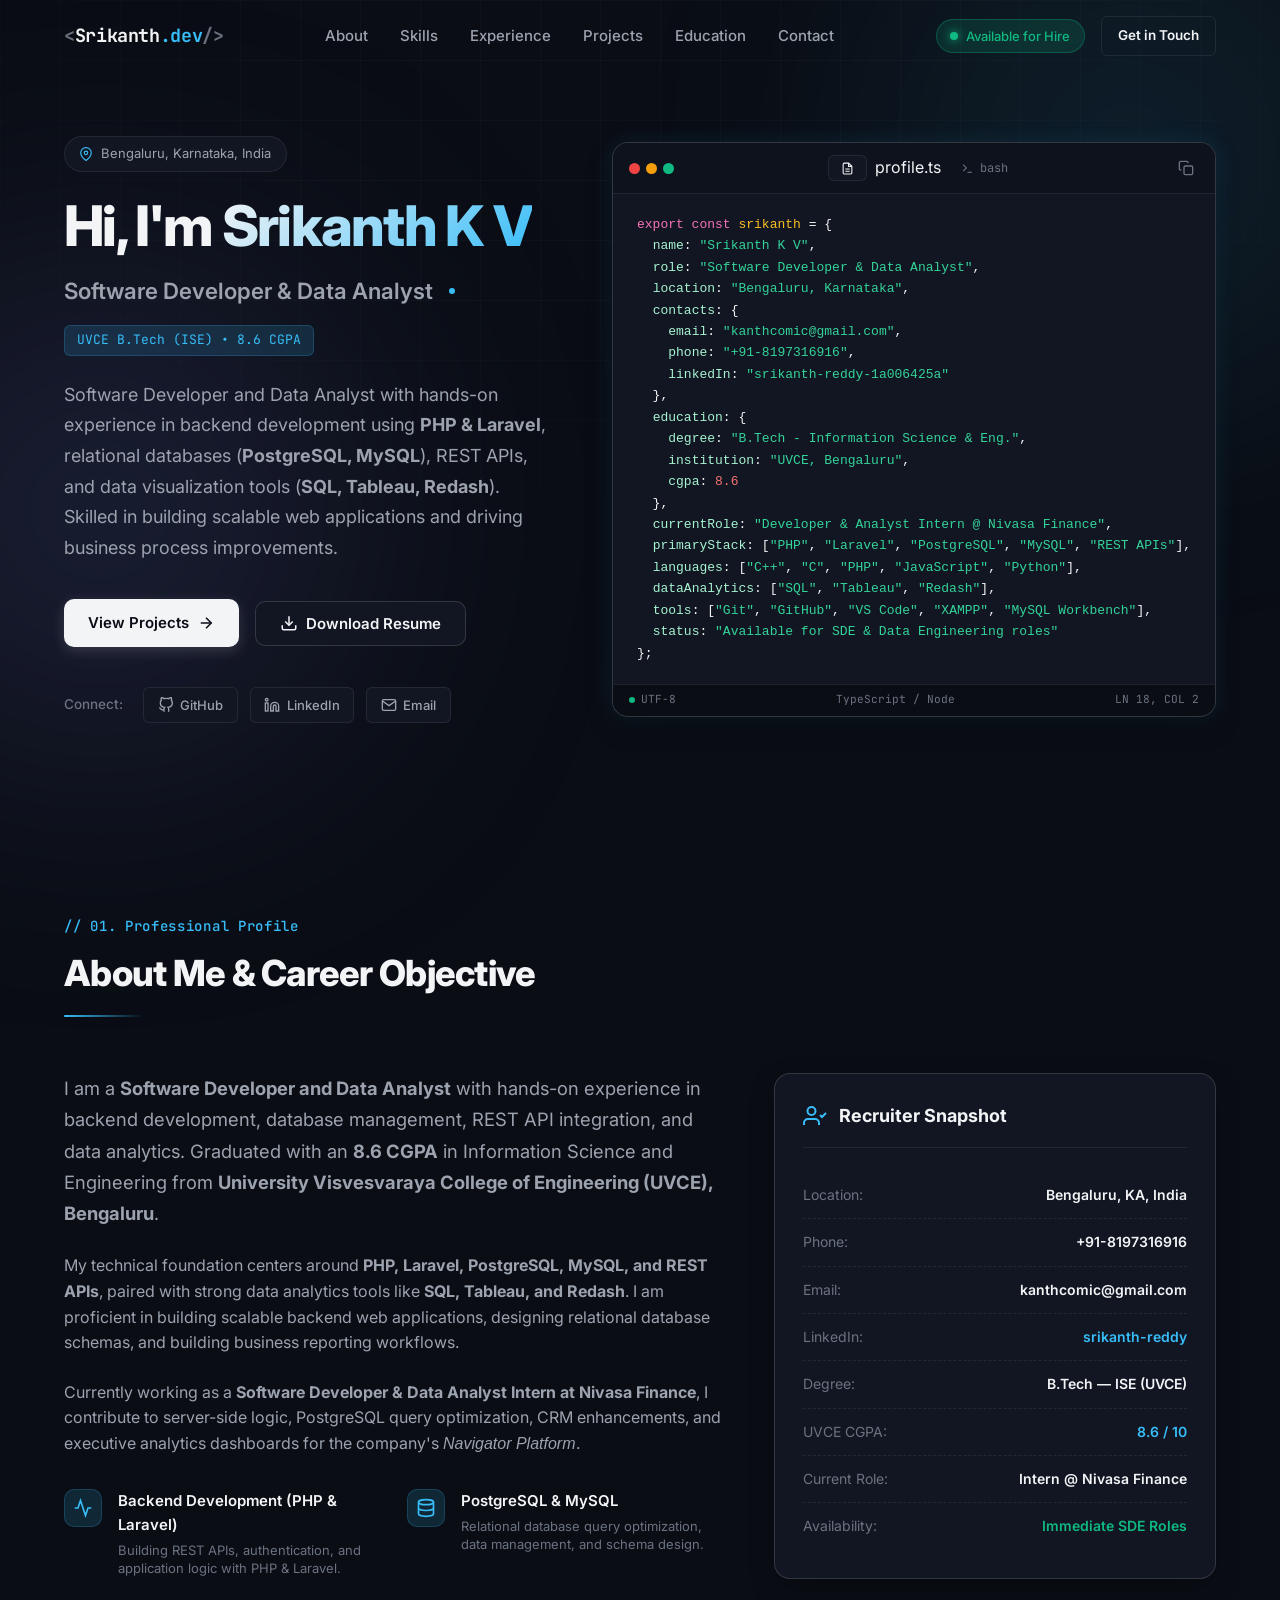
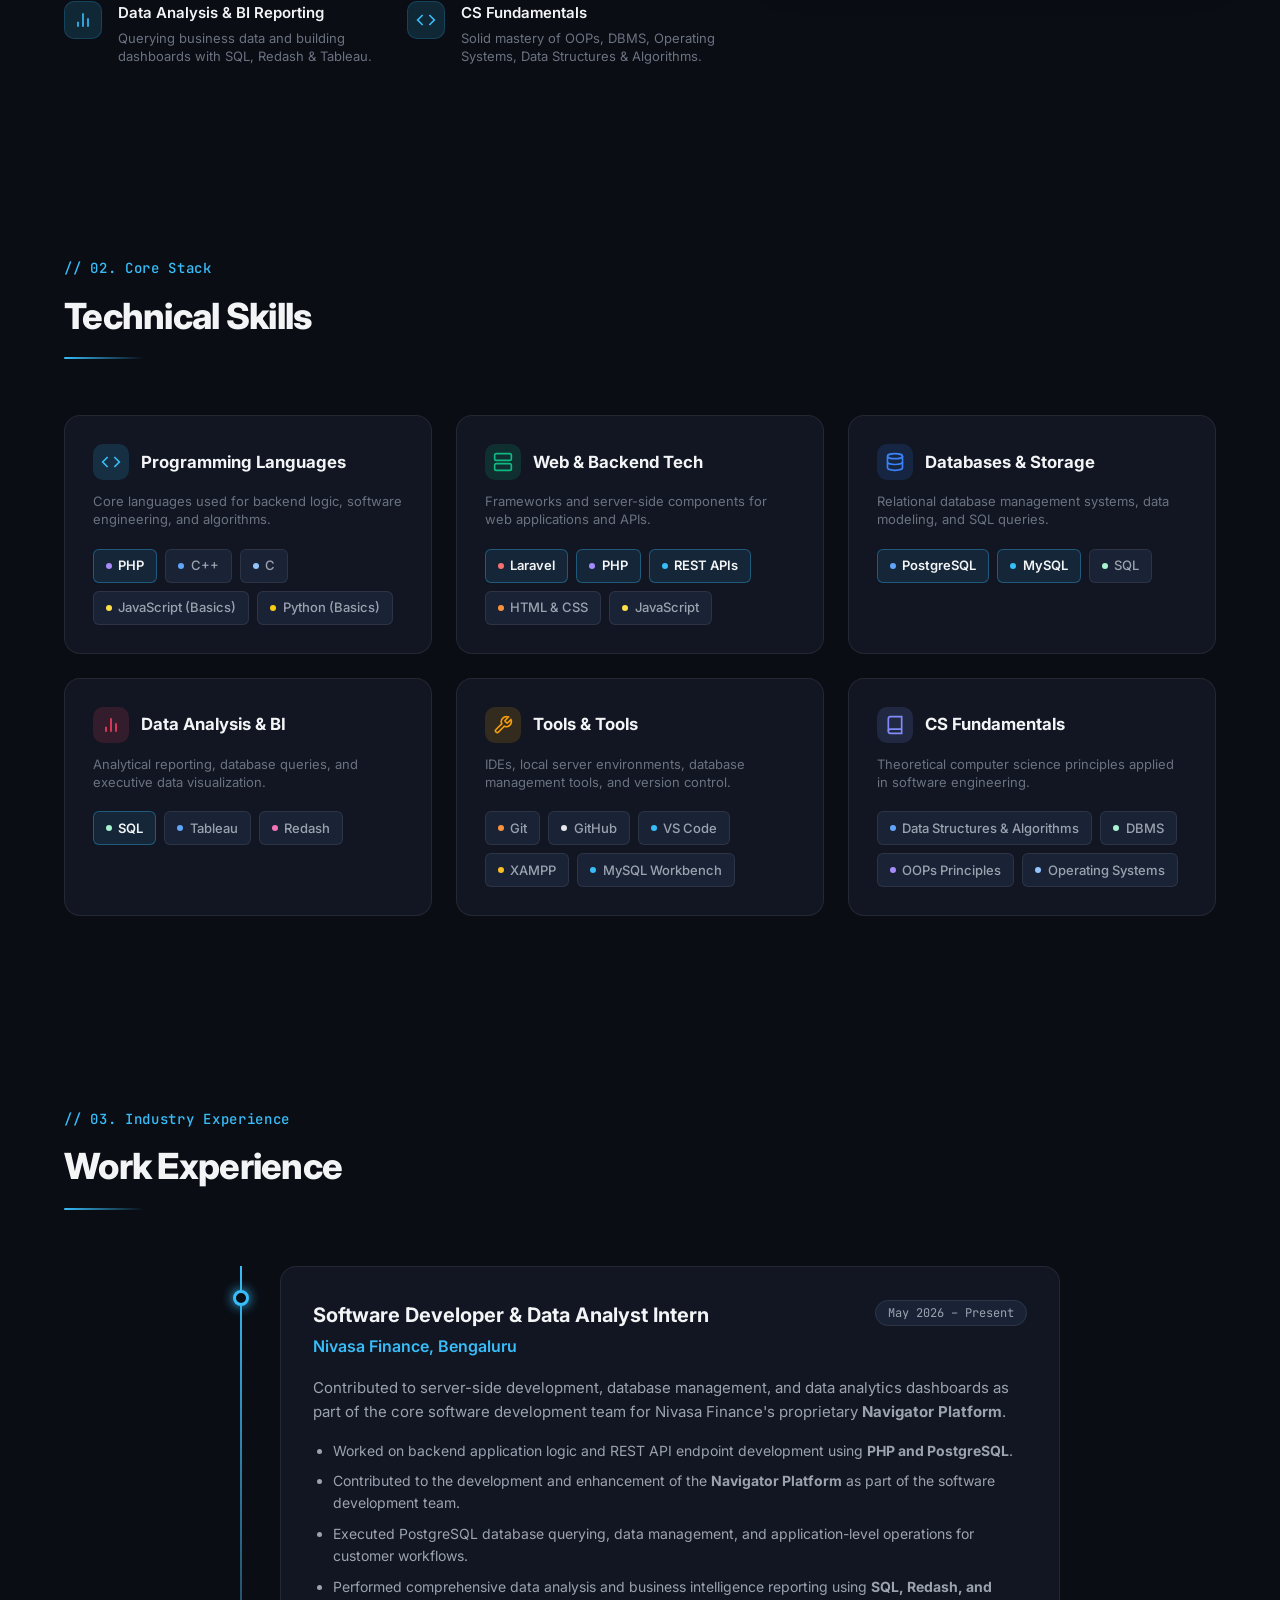
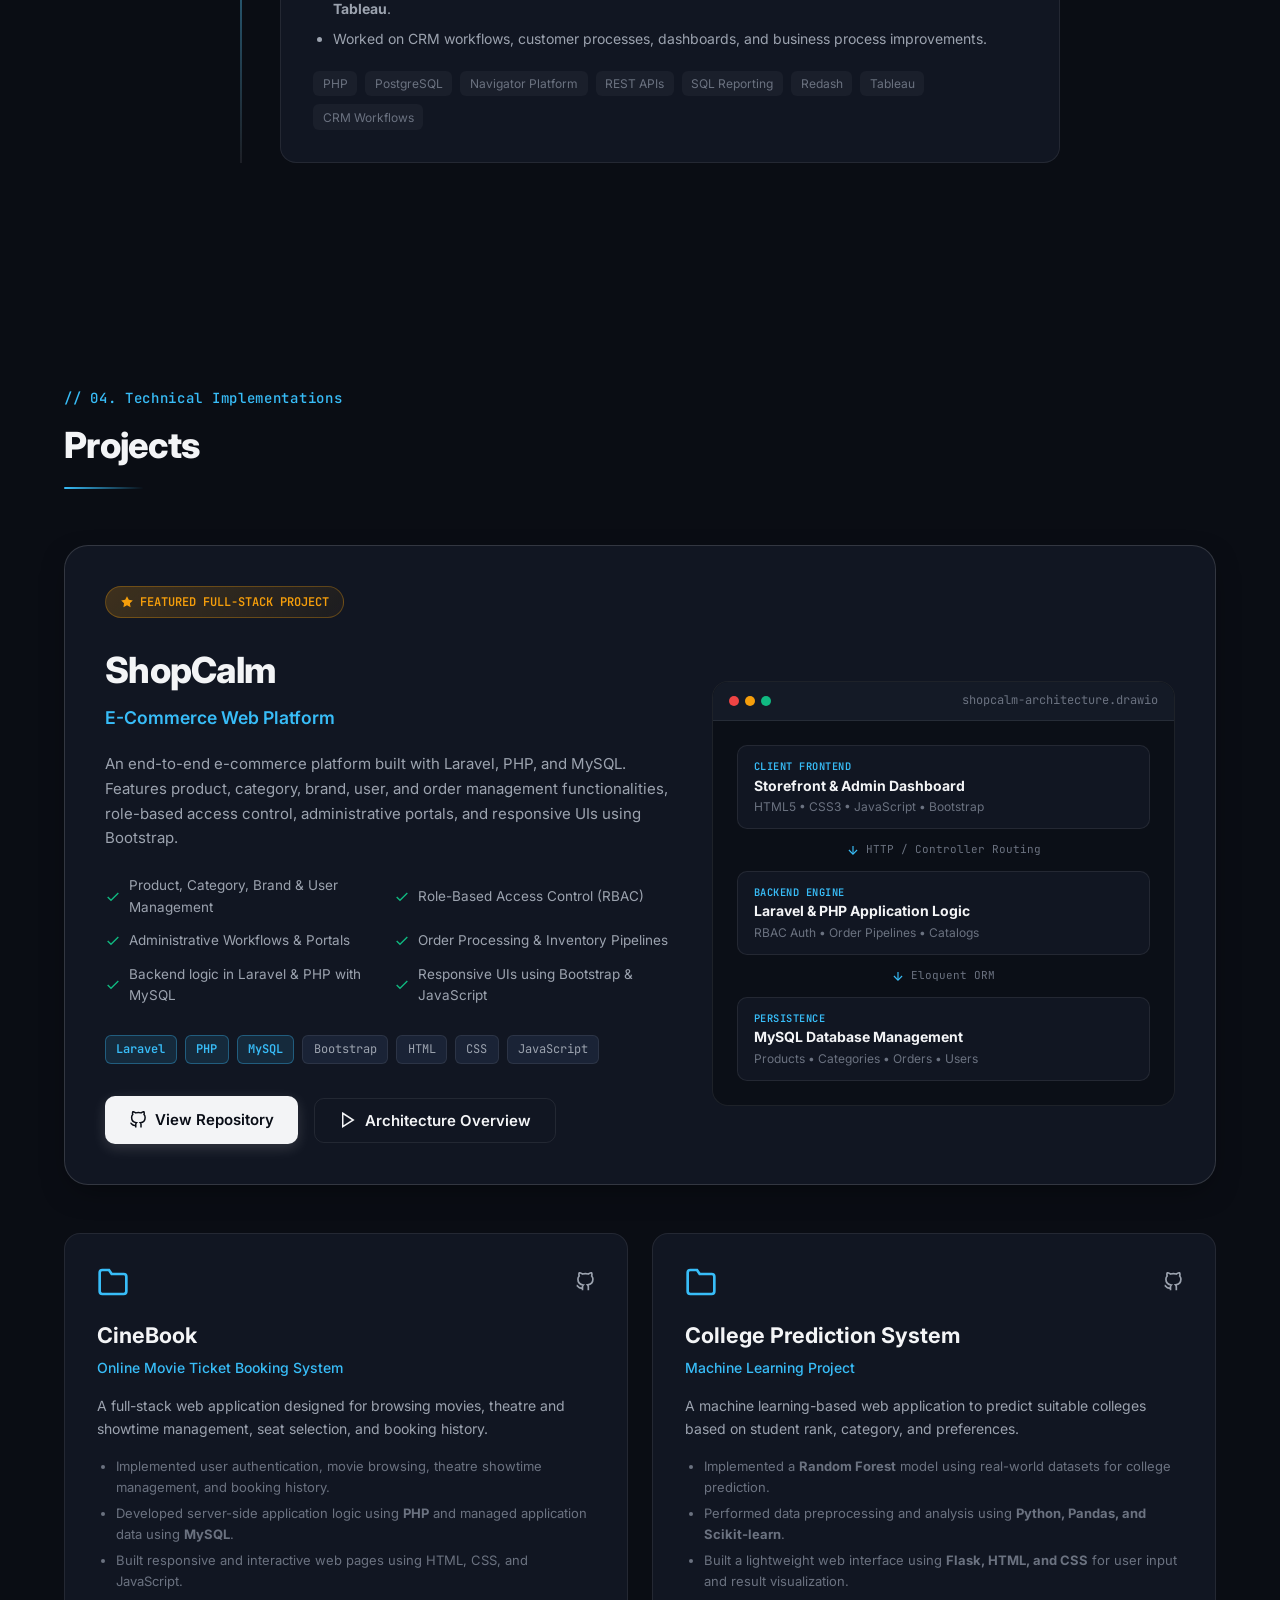
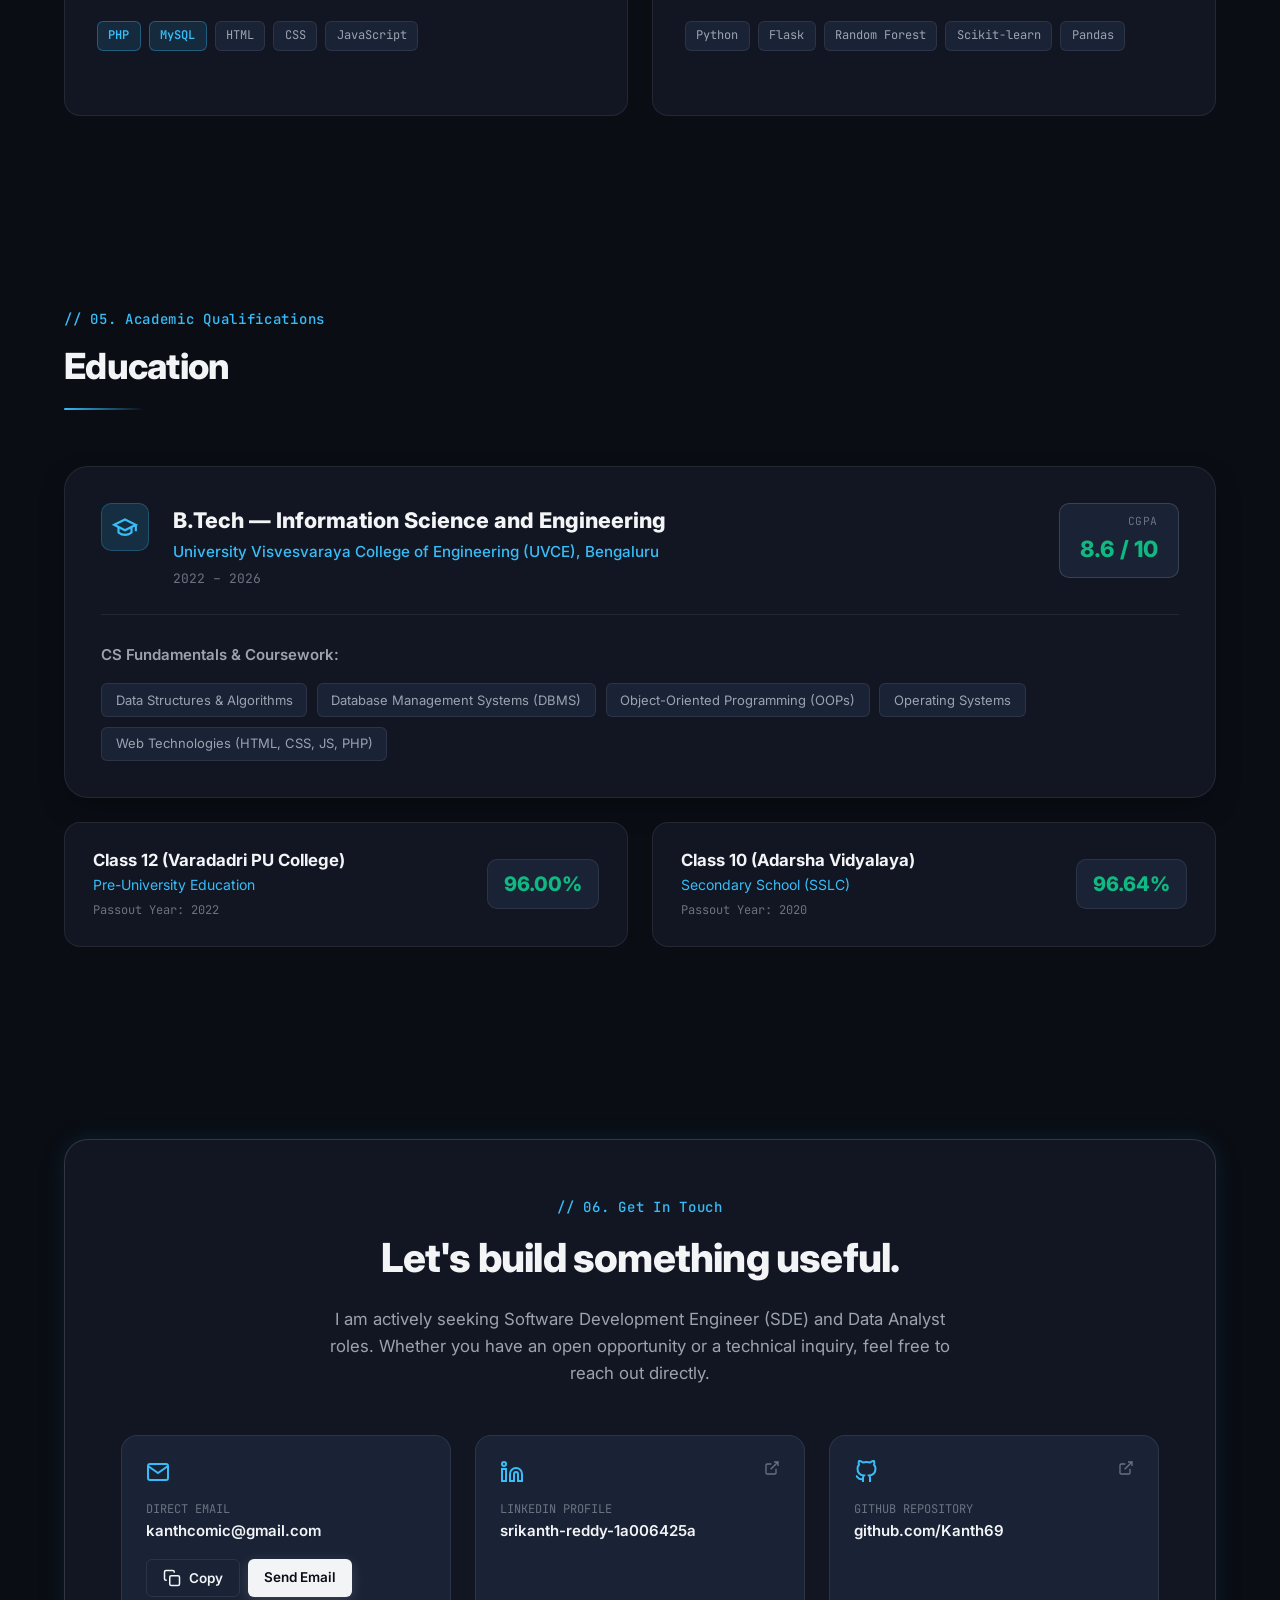
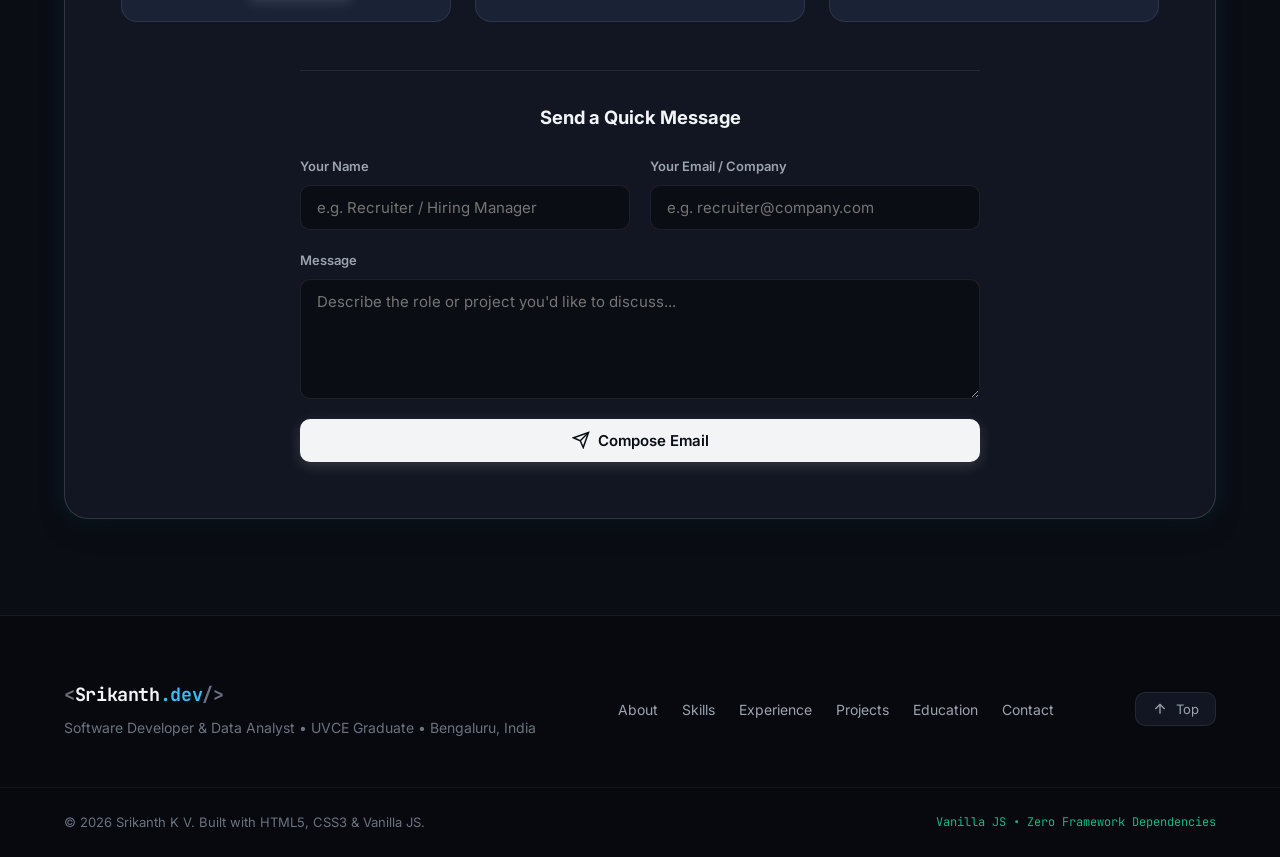
==== commit af056001: "Update LinkedIn profile link and prioritize PHP/Laravel stack highlighting" ====
--- a/index.html
+++ b/index.html
@@ -6,21 +6,21 @@
   <title>Srikanth K V | Software Developer & Data Analyst</title>
   
   <!-- SEO Meta Tags -->
-  <meta name="description" content="Software Developer and Data Analyst based in Bengaluru, India. UVCE B.Tech ISE graduate (CGPA 8.6). Experienced in PHP, Laravel, Spring Boot, PostgreSQL, MySQL, REST APIs, Python, and Data Analysis.">
-  <meta name="keywords" content="Srikanth K V, Software Developer, Data Analyst, Backend Developer, UVCE, PHP, Laravel, PostgreSQL, MySQL, Spring Boot, Python, Flask, Bengaluru">
+  <meta name="description" content="Software Developer and Data Analyst based in Bengaluru, India. UVCE B.Tech ISE graduate (CGPA 8.6). Skilled in PHP, Laravel, PostgreSQL, MySQL, REST APIs, Python, and Data Analysis.">
+  <meta name="keywords" content="Srikanth K V, Software Developer, Data Analyst, Backend Developer, UVCE, PHP, Laravel, PostgreSQL, MySQL, Python, Flask, Bengaluru">
   <meta name="author" content="Srikanth K V">
   
   <!-- Open Graph / Social Media Meta Tags -->
   <meta property="og:type" content="website">
   <meta property="og:url" content="https://kanth69.github.io/">
   <meta property="og:title" content="Srikanth K V | Software Developer & Data Analyst">
-  <meta property="og:description" content="Software Developer and Data Analyst skilled in backend development, REST APIs, relational databases, and data analytics. UVCE B.Tech ISE (8.6 CGPA).">
+  <meta property="og:description" content="Software Developer and Data Analyst skilled in PHP, Laravel, REST APIs, PostgreSQL, MySQL, and Data Analytics. UVCE B.Tech ISE (8.6 CGPA).">
   <meta property="og:image" content="https://kanth69.github.io/og-image.png">
 
   <!-- Twitter Card -->
   <meta name="twitter:card" content="summary_large_image">
   <meta name="twitter:title" content="Srikanth K V | Software Developer & Data Analyst">
-  <meta name="twitter:description" content="Software Developer and Data Analyst skilled in backend development, REST APIs, PostgreSQL, MySQL, and web applications.">
+  <meta name="twitter:description" content="Software Developer and Data Analyst skilled in PHP, Laravel, REST APIs, PostgreSQL, MySQL, and web applications.">
 
   <!-- Google Fonts -->
   <link rel="preconnect" href="https://fonts.googleapis.com">
@@ -52,9 +52,10 @@
       "@type": "CollegeOrUniversity",
       "name": "University Visvesvaraya College of Engineering (UVCE)"
     },
-    "knowsAbout": ["PHP", "Laravel", "PostgreSQL", "MySQL", "Spring Boot", "REST APIs", "Python", "Flask", "Redash", "Tableau", "Data Analysis"],
+    "knowsAbout": ["PHP", "Laravel", "PostgreSQL", "MySQL", "REST APIs", "Python", "Flask", "Redash", "Tableau", "Data Analysis", "C++", "C", "Data Structures", "Algorithms", "OOPs", "DBMS", "Operating Systems"],
     "sameAs": [
-      "https://github.com/Kanth69"
+      "https://github.com/Kanth69",
+      "https://www.linkedin.com/in/srikanth-reddy-1a006425a"
     ]
   }
   </script>
@@ -135,8 +136,8 @@
           <a href="https://github.com/Kanth69" target="_blank" rel="noopener noreferrer" aria-label="GitHub Profile">
             <svg class="icon" viewBox="0 0 24 24" fill="none" stroke="currentColor" stroke-width="2"><path d="M9 19c-5 1.5-5-2.5-7-3m14 6v-3.87a3.37 3.37 0 0 0-.94-2.61c3.14-.35 6.44-1.54 6.44-7A5.44 5.44 0 0 0 20 4.77 5.07 5.07 0 0 0 19.91 1S18.73.65 16 2.48a13.38 13.38 0 0 0-7 0C6.27.65 5.09 1 5.09 1A5.07 5.07 0 0 0 5 4.77a5.44 5.44 0 0 0-1.5 3.78c0 5.42 3.3 6.61 6.44 7A3.37 3.37 0 0 0 9 18.13V22"></path></svg>
           </a>
-          <a href="tel:+918197316916" aria-label="Call Srikanth">
-            <svg class="icon" viewBox="0 0 24 24" fill="none" stroke="currentColor" stroke-width="2"><path d="M22 16.92v3a2 2 0 0 1-2.18 2 19.79 19.79 0 0 1-8.63-3.07 19.5 19.5 0 0 1-6-6 19.79 19.79 0 0 1-3.07-8.67A2 2 0 0 1 4.11 2h3a2 2 0 0 1 2 1.72 12.84 12.84 0 0 0 .7 2.81 2 2 0 0 1-.45 2.11L8.09 9.91a16 16 0 0 0 6 6l1.27-1.27a2 2 0 0 1 2.11-.45 12.84 12.84 0 0 0 2.81.7A2 2 0 0 1 22 16.92z"></path></svg>
+          <a href="https://www.linkedin.com/in/srikanth-reddy-1a006425a" target="_blank" rel="noopener noreferrer" aria-label="LinkedIn Profile">
+            <svg class="icon" viewBox="0 0 24 24" fill="none" stroke="currentColor" stroke-width="2"><path d="M16 8a6 6 0 0 1 6 6v7h-4v-7a2 2 0 0 0-2-2 2 2 0 0 0-2 2v7h-4v-7a6 6 0 0 1 6-6z"></path><rect x="2" y="9" width="4" height="12"></rect><circle cx="4" cy="4" r="2"></circle></svg>
           </a>
           <a href="mailto:kanthcomic@gmail.com" aria-label="Email Srikanth">
             <svg class="icon" viewBox="0 0 24 24" fill="none" stroke="currentColor" stroke-width="2"><path d="M4 4h16c1.1 0 2 .9 2 2v12c0 1.1-.9 2-2 2H4c-1.1 0-2-.9-2-2V6c0-1.1.9-2 2-2z"></path><polyline points="22,6 12,13 2,6"></polyline></svg>
@@ -169,7 +170,7 @@
           </div>
 
           <p class="hero-description reveal">
-            Software Developer and Data Analyst with hands-on experience in backend development, database management (PostgreSQL, MySQL), REST APIs, and data visualization. Skilled in building scalable applications and driving business process improvements.
+            Software Developer and Data Analyst with hands-on experience in backend development using <strong>PHP &amp; Laravel</strong>, relational databases (<strong>PostgreSQL, MySQL</strong>), REST APIs, and data visualization tools (<strong>SQL, Tableau, Redash</strong>). Skilled in building scalable web applications and driving business process improvements.
           </p>
 
           <div class="hero-ctas reveal">
@@ -192,14 +193,14 @@
                 <span>GitHub</span>
               </a>
 
+              <a href="https://www.linkedin.com/in/srikanth-reddy-1a006425a" target="_blank" rel="noopener noreferrer" class="social-btn" aria-label="LinkedIn Profile">
+                <svg viewBox="0 0 24 24" fill="none" stroke="currentColor" stroke-width="2"><path d="M16 8a6 6 0 0 1 6 6v7h-4v-7a2 2 0 0 0-2-2 2 2 0 0 0-2 2v7h-4v-7a6 6 0 0 1 6-6z"></path><rect x="2" y="9" width="4" height="12"></rect><circle cx="4" cy="4" r="2"></circle></svg>
+                <span>LinkedIn</span>
+              </a>
+
               <a href="mailto:kanthcomic@gmail.com" class="social-btn" aria-label="Send Email">
                 <svg viewBox="0 0 24 24" fill="none" stroke="currentColor" stroke-width="2"><path d="M4 4h16c1.1 0 2 .9 2 2v12c0 1.1-.9 2-2 2H4c-1.1 0-2-.9-2-2V6c0-1.1.9-2 2-2z"></path><polyline points="22,6 12,13 2,6"></polyline></svg>
-                <span>kanthcomic@gmail.com</span>
-              </a>
-
-              <a href="tel:+918197316916" class="social-btn" aria-label="Phone Number">
-                <svg viewBox="0 0 24 24" fill="none" stroke="currentColor" stroke-width="2"><path d="M22 16.92v3a2 2 0 0 1-2.18 2 19.79 19.79 0 0 1-8.63-3.07 19.5 19.5 0 0 1-6-6 19.79 19.79 0 0 1-3.07-8.67A2 2 0 0 1 4.11 2h3a2 2 0 0 1 2 1.72 12.84 12.84 0 0 0 .7 2.81 2 2 0 0 1-.45 2.11L8.09 9.91a16 16 0 0 0 6 6l1.27-1.27a2 2 0 0 1 2.11-.45 12.84 12.84 0 0 0 2.81.7A2 2 0 0 1 22 16.92z"></path></svg>
-                <span>+91-8197316916</span>
+                <span>Email</span>
               </a>
             </div>
           </div>
@@ -238,20 +239,22 @@
   <span class="code-property">name</span>: <span class="code-string">"Srikanth K V"</span>,
   <span class="code-property">role</span>: <span class="code-string">"Software Developer & Data Analyst"</span>,
   <span class="code-property">location</span>: <span class="code-string">"Bengaluru, Karnataka"</span>,
-  <span class="code-property">contact</span>: {
+  <span class="code-property">contacts</span>: {
     <span class="code-property">email</span>: <span class="code-string">"kanthcomic@gmail.com"</span>,
-    <span class="code-property">phone</span>: <span class="code-string">"+91-8197316916"</span>
+    <span class="code-property">phone</span>: <span class="code-string">"+91-8197316916"</span>,
+    <span class="code-property">linkedIn</span>: <span class="code-string">"srikanth-reddy-1a006425a"</span>
   },
   <span class="code-property">education</span>: {
     <span class="code-property">degree</span>: <span class="code-string">"B.Tech - Information Science & Eng."</span>,
-    <span class="code-property">college</span>: <span class="code-string">"UVCE, Bengaluru"</span>,
+    <span class="code-property">institution</span>: <span class="code-string">"UVCE, Bengaluru"</span>,
     <span class="code-property">cgpa</span>: <span class="code-number">8.6</span>
   },
-  <span class="code-property">currentRole</span>: <span class="code-string">"Software Developer & Data Analyst Intern @ Nivasa Finance"</span>,
-  <span class="code-property">coreLanguages</span>: [<span class="code-string">"PHP"</span>, <span class="code-string">"C++"</span>, <span class="code-string">"C"</span>, <span class="code-string">"JavaScript"</span>, <span class="code-string">"Python"</span>],
-  <span class="code-property">backendAndDB</span>: [<span class="code-string">"Laravel"</span>, <span class="code-string">"Spring Boot"</span>, <span class="code-string">"REST APIs"</span>, <span class="code-string">"PostgreSQL"</span>, <span class="code-string">"MySQL"</span>],
-  <span class="code-property">analytics</span>: [<span class="code-string">"SQL"</span>, <span class="code-string">"Tableau"</span>, <span class="code-string">"Redash"</span>],
-  <span class="code-property">status</span>: <span class="code-string">"Ready for Software Development Engineer roles"</span>
+  <span class="code-property">currentRole</span>: <span class="code-string">"Developer & Analyst Intern @ Nivasa Finance"</span>,
+  <span class="code-property">primaryStack</span>: [<span class="code-string">"PHP"</span>, <span class="code-string">"Laravel"</span>, <span class="code-string">"PostgreSQL"</span>, <span class="code-string">"MySQL"</span>, <span class="code-string">"REST APIs"</span>],
+  <span class="code-property">languages</span>: [<span class="code-string">"C++"</span>, <span class="code-string">"C"</span>, <span class="code-string">"PHP"</span>, <span class="code-string">"JavaScript"</span>, <span class="code-string">"Python"</span>],
+  <span class="code-property">dataAnalytics</span>: [<span class="code-string">"SQL"</span>, <span class="code-string">"Tableau"</span>, <span class="code-string">"Redash"</span>],
+  <span class="code-property">tools</span>: [<span class="code-string">"Git"</span>, <span class="code-string">"GitHub"</span>, <span class="code-string">"VS Code"</span>, <span class="code-string">"XAMPP"</span>, <span class="code-string">"MySQL Workbench"</span>],
+  <span class="code-property">status</span>: <span class="code-string">"Available for SDE & Data Engineering roles"</span>
 };</code></pre>
               </div>
 
@@ -260,19 +263,19 @@
                 <div class="cli-output" id="cliOutput">
                   <div class="cli-line"><span class="cli-prompt">visitor@srikanth-dev:~$</span> <span class="cli-cmd">srikanth --summary</span></div>
                   <div class="cli-result">
-                    <p>👨‍💻 Srikanth K V | Software Developer & Data Analyst</p>
+                    <p>👨‍💻 Srikanth K V | Software Developer &amp; Data Analyst</p>
                     <p>🎓 UVCE ISE Graduate (CGPA 8.6) | 12th: 96.00% | 10th: 96.64%</p>
-                    <p>⚡ Stack: PHP • Laravel • PostgreSQL • MySQL • Spring Boot • Python • SQL</p>
-                    <p>💼 Intern @ Nivasa Finance — Navigator Platform & CRM Dashboards</p>
+                    <p>⚡ Primary Stack: PHP • Laravel • PostgreSQL • MySQL • REST APIs • SQL</p>
+                    <p>💼 Intern @ Nivasa Finance — Navigator Platform &amp; CRM Dashboards</p>
                   </div>
                   <div class="cli-line"><span class="cli-prompt">visitor@srikanth-dev:~$</span> <span class="cli-cmd">git status</span></div>
                   <div class="cli-result">
-                    <p class="text-emerald">On branch main. Ready to build scalable backend & web solutions.</p>
+                    <p class="text-emerald">On branch main. Ready to build scalable backend &amp; web solutions.</p>
                   </div>
                 </div>
                 <div class="cli-input-line">
                   <span class="cli-prompt">visitor@srikanth-dev:~$</span>
-                  <input type="text" id="cliInput" class="cli-input" placeholder="type 'help' or 'experience'..." aria-label="Terminal command input" autocomplete="off">
+                  <input type="text" id="cliInput" class="cli-input" placeholder="type 'help' or 'skills'..." aria-label="Terminal command input" autocomplete="off">
                 </div>
               </div>
             </div>
@@ -304,11 +307,11 @@
             </p>
 
             <p class="about-paragraph">
-              My core technical background encompasses <strong>PHP, Laravel, PostgreSQL, MySQL, Spring Boot, Python, and C++</strong>, paired with analytical toolsets like <strong>SQL, Tableau, and Redash</strong>. I specialize in developing scalable server logic, managing relational database schemas, and creating business reporting workflows.
+              My technical foundation centers around <strong>PHP, Laravel, PostgreSQL, MySQL, and REST APIs</strong>, paired with strong data analytics tools like <strong>SQL, Tableau, and Redash</strong>. I am proficient in building scalable backend web applications, designing relational database schemas, and building business reporting workflows.
             </p>
 
             <p class="about-paragraph">
-              Currently working as a <strong>Software Developer &amp; Data Analyst Intern at Nivasa Finance</strong>, I contribute to backend application workflows, PostgreSQL query optimization, CRM enhancements, and executive analytics dashboards for the company's <em>Navigator Platform</em>.
+              Currently working as a <strong>Software Developer &amp; Data Analyst Intern at Nivasa Finance</strong>, I contribute to server-side logic, PostgreSQL query optimization, CRM enhancements, and executive analytics dashboards for the company's <em>Navigator Platform</em>.
             </p>
 
             <div class="about-highlights">
@@ -317,8 +320,8 @@
                   <svg viewBox="0 0 24 24" fill="none" stroke="currentColor" stroke-width="2"><path d="M22 12h-4l-3 9L9 3l-3 9H2"></path></svg>
                 </div>
                 <div class="highlight-info">
-                  <h4>Backend &amp; API Logic</h4>
-                  <p>Developing REST APIs and backend workflows using PHP, Laravel &amp; Spring Boot.</p>
+                  <h4>Backend Development (PHP &amp; Laravel)</h4>
+                  <p>Building REST APIs, authentication, and application logic with PHP &amp; Laravel.</p>
                 </div>
               </div>
 
@@ -328,7 +331,7 @@
                 </div>
                 <div class="highlight-info">
                   <h4>PostgreSQL &amp; MySQL</h4>
-                  <p>Designing relational database tables, query management, and indexing.</p>
+                  <p>Relational database query optimization, data management, and schema design.</p>
                 </div>
               </div>
 
@@ -337,8 +340,8 @@
                   <svg viewBox="0 0 24 24" fill="none" stroke="currentColor" stroke-width="2"><line x1="18" y1="20" x2="18" y2="10"></line><line x1="12" y1="20" x2="12" y2="4"></line><line x1="6" y1="20" x2="6" y2="14"></line></svg>
                 </div>
                 <div class="highlight-info">
-                  <h4>Data Analysis &amp; BI</h4>
-                  <p>Building reporting queries and visual dashboards with Redash &amp; Tableau.</p>
+                  <h4>Data Analysis &amp; BI Reporting</h4>
+                  <p>Querying business data and building dashboards with SQL, Redash &amp; Tableau.</p>
                 </div>
               </div>
 
@@ -348,7 +351,7 @@
                 </div>
                 <div class="highlight-info">
                   <h4>CS Fundamentals</h4>
-                  <p>Strong command of OOPs, DBMS, Operating Systems, Algorithms &amp; Data Structures.</p>
+                  <p>Solid mastery of OOPs, DBMS, Operating Systems, Data Structures &amp; Algorithms.</p>
                 </div>
               </div>
             </div>
@@ -374,6 +377,10 @@
                   <span class="fact-value">kanthcomic@gmail.com</span>
                 </li>
                 <li>
+                  <span class="fact-label">LinkedIn:</span>
+                  <span class="fact-value"><a href="https://www.linkedin.com/in/srikanth-reddy-1a006425a" target="_blank" rel="noopener noreferrer" class="highlight-text">srikanth-reddy</a></span>
+                </li>
+                <li>
                   <span class="fact-label">Degree:</span>
                   <span class="fact-value">B.Tech — ISE (UVCE)</span>
                 </li>
@@ -383,7 +390,7 @@
                 </li>
                 <li>
                   <span class="fact-label">Current Role:</span>
-                  <span class="fact-value">Developer Intern @ Nivasa</span>
+                  <span class="fact-value">Intern @ Nivasa Finance</span>
                 </li>
                 <li>
                   <span class="fact-label">Availability:</span>
@@ -408,7 +415,7 @@
         <!-- Skills Category Cards Grid -->
         <div class="skills-grid">
           
-          <!-- Category 1: Languages -->
+          <!-- Category 1: Programming Languages -->
           <div class="skill-category-card reveal">
             <div class="skill-card-header">
               <div class="category-icon icon-cyan">
@@ -416,32 +423,31 @@
               </div>
               <h3>Programming Languages</h3>
             </div>
-            <p class="category-desc">Core languages used for backend logic, algorithms, and application engineering.</p>
+            <p class="category-desc">Core languages used for backend logic, software engineering, and algorithms.</p>
             <div class="skill-badges">
+              <span class="skill-badge badge-featured"><span class="badge-dot dot-php"></span>PHP</span>
               <span class="skill-badge"><span class="badge-dot dot-cpp"></span>C++</span>
               <span class="skill-badge"><span class="badge-dot dot-c"></span>C</span>
-              <span class="skill-badge"><span class="badge-dot dot-php"></span>PHP</span>
               <span class="skill-badge"><span class="badge-dot dot-js"></span>JavaScript (Basics)</span>
               <span class="skill-badge"><span class="badge-dot dot-python"></span>Python (Basics)</span>
             </div>
           </div>
 
-          <!-- Category 2: Backend & Web Technologies -->
+          <!-- Category 2: Web & Backend Technologies -->
           <div class="skill-category-card reveal">
             <div class="skill-card-header">
               <div class="category-icon icon-emerald">
                 <svg viewBox="0 0 24 24" fill="none" stroke="currentColor" stroke-width="2"><rect x="2" y="2" width="20" height="8" rx="2" ry="2"></rect><rect x="2" y="14" width="20" height="8" rx="2" ry="2"></rect><line x1="6" y1="6" x2="6.01" y2="6"></line><line x1="6" y1="18" x2="6.01" y2="18"></line></svg>
               </div>
-              <h3>Backend &amp; Web Tech</h3>
+              <h3>Web &amp; Backend Tech</h3>
             </div>
             <p class="category-desc">Frameworks and server-side components for web applications and APIs.</p>
             <div class="skill-badges">
-              <span class="skill-badge"><span class="badge-dot dot-laravel"></span>Laravel</span>
-              <span class="skill-badge"><span class="badge-dot dot-spring"></span>Spring Boot</span>
-              <span class="skill-badge"><span class="badge-dot dot-php"></span>PHP</span>
-              <span class="skill-badge"><span class="badge-dot dot-api"></span>REST APIs</span>
-              <span class="skill-badge"><span class="badge-dot dot-html"></span>HTML5 / CSS3</span>
-              <span class="skill-badge"><span class="badge-dot dot-bootstrap"></span>Bootstrap</span>
+              <span class="skill-badge badge-featured"><span class="badge-dot dot-laravel"></span>Laravel</span>
+              <span class="skill-badge badge-featured"><span class="badge-dot dot-php"></span>PHP</span>
+              <span class="skill-badge badge-featured"><span class="badge-dot dot-api"></span>REST APIs</span>
+              <span class="skill-badge"><span class="badge-dot dot-html"></span>HTML &amp; CSS</span>
+              <span class="skill-badge"><span class="badge-dot dot-js"></span>JavaScript</span>
             </div>
           </div>
 
@@ -453,10 +459,10 @@
               </div>
               <h3>Databases &amp; Storage</h3>
             </div>
-            <p class="category-desc">Relational database systems, SQL schema modeling, and data queries.</p>
+            <p class="category-desc">Relational database management systems, data modeling, and SQL queries.</p>
             <div class="skill-badges">
-              <span class="skill-badge"><span class="badge-dot dot-postgres"></span>PostgreSQL</span>
-              <span class="skill-badge"><span class="badge-dot dot-mysql"></span>MySQL</span>
+              <span class="skill-badge badge-featured"><span class="badge-dot dot-postgres"></span>PostgreSQL</span>
+              <span class="skill-badge badge-featured"><span class="badge-dot dot-mysql"></span>MySQL</span>
               <span class="skill-badge"><span class="badge-dot dot-sql"></span>SQL</span>
             </div>
           </div>
@@ -469,23 +475,23 @@
               </div>
               <h3>Data Analysis &amp; BI</h3>
             </div>
-            <p class="category-desc">Analytical reporting, SQL querying, and business dashboard visualization tools.</p>
+            <p class="category-desc">Analytical reporting, database queries, and executive data visualization.</p>
             <div class="skill-badges">
-              <span class="skill-badge"><span class="badge-dot dot-sql"></span>SQL</span>
+              <span class="skill-badge badge-featured"><span class="badge-dot dot-sql"></span>SQL</span>
               <span class="skill-badge"><span class="badge-dot dot-tableau"></span>Tableau</span>
               <span class="skill-badge"><span class="badge-dot dot-redash"></span>Redash</span>
             </div>
           </div>
 
-          <!-- Category 5: Tools & Environment -->
+          <!-- Category 5: Tools & Development Environments -->
           <div class="skill-category-card reveal">
             <div class="skill-card-header">
               <div class="category-icon icon-amber">
                 <svg viewBox="0 0 24 24" fill="none" stroke="currentColor" stroke-width="2"><path d="M14.7 6.3a1 1 0 0 0 0 1.4l1.6 1.6a1 1 0 0 0 1.4 0l3.77-3.77a6 6 0 0 1-7.94 7.94l-6.91 6.91a2.12 2.12 0 0 1-3-3l6.91-6.91a6 6 0 0 1 7.94-7.94l-3.76 3.76z"></path></svg>
               </div>
-              <h3>Tools &amp; Environments</h3>
-            </div>
-            <p class="category-desc">IDEs, database workbenches, local web servers, and version control tools.</p>
+              <h3>Tools &amp; Tools</h3>
+            </div>
+            <p class="category-desc">IDEs, local server environments, database management tools, and version control.</p>
             <div class="skill-badges">
               <span class="skill-badge"><span class="badge-dot dot-git"></span>Git</span>
               <span class="skill-badge"><span class="badge-dot dot-github"></span>GitHub</span>
@@ -503,12 +509,12 @@
               </div>
               <h3>CS Fundamentals</h3>
             </div>
-            <p class="category-desc">Core theoretical computer science foundation applied to system architecture.</p>
+            <p class="category-desc">Theoretical computer science principles applied in software engineering.</p>
             <div class="skill-badges">
-              <span class="skill-badge"><span class="badge-dot dot-java"></span>Data Structures &amp; Algorithms</span>
-              <span class="skill-badge"><span class="badge-dot dot-spring"></span>DBMS</span>
-              <span class="skill-badge"><span class="badge-dot dot-api"></span>OOPs Principles</span>
-              <span class="skill-badge"><span class="badge-dot dot-linux"></span>Operating Systems</span>
+              <span class="skill-badge"><span class="badge-dot dot-cpp"></span>Data Structures &amp; Algorithms</span>
+              <span class="skill-badge"><span class="badge-dot dot-sql"></span>DBMS</span>
+              <span class="skill-badge"><span class="badge-dot dot-php"></span>OOPs Principles</span>
+              <span class="skill-badge"><span class="badge-dot dot-c"></span>Operating Systems</span>
             </div>
           </div>
 
@@ -543,15 +549,15 @@
               </div>
 
               <p class="timeline-description">
-                Contributed to server-side development, database management, and data analytics dashboards as part of the core software engineering team for Nivasa Finance's proprietary <strong>Navigator Platform</strong>.
+                Contributed to server-side development, database management, and data analytics dashboards as part of the core software development team for Nivasa Finance's proprietary <strong>Navigator Platform</strong>.
               </p>
 
               <ul class="timeline-bullets">
                 <li>Worked on backend application logic and REST API endpoint development using <strong>PHP and PostgreSQL</strong>.</li>
-                <li>Contributed to the feature development and functional enhancements of the <strong>Navigator Platform</strong>.</li>
-                <li>Executed advanced PostgreSQL queries, data management tasks, and relational schema operations for enterprise customer processes.</li>
+                <li>Contributed to the development and enhancement of the <strong>Navigator Platform</strong> as part of the software development team.</li>
+                <li>Executed PostgreSQL database querying, data management, and application-level operations for customer workflows.</li>
                 <li>Performed comprehensive data analysis and business intelligence reporting using <strong>SQL, Redash, and Tableau</strong>.</li>
-                <li>Streamlined CRM workflows, customer onboarding logic, dashboards, and business process improvements.</li>
+                <li>Worked on CRM workflows, customer processes, dashboards, and business process improvements.</li>
               </ul>
 
               <div class="timeline-tags">
@@ -593,13 +599,13 @@
               <p class="featured-subtitle">E-Commerce Web Platform</p>
               
               <p class="featured-desc">
-                An end-to-end e-commerce platform built with Laravel, PHP, and MySQL. Features comprehensive product catalogs, brand and category management, role-based access control, administrative portals, order processing pipelines, and responsive frontends.
+                An end-to-end e-commerce platform built with Laravel, PHP, and MySQL. Features product, category, brand, user, and order management functionalities, role-based access control, administrative portals, and responsive UIs using Bootstrap.
               </p>
 
               <div class="featured-features-grid">
                 <div class="feature-item">
                   <svg class="check-icon" viewBox="0 0 24 24" fill="none" stroke="currentColor" stroke-width="2"><polyline points="20 6 9 17 4 12"></polyline></svg>
-                  <span>Product, Category &amp; Brand Catalog</span>
+                  <span>Product, Category, Brand &amp; User Management</span>
                 </div>
                 <div class="feature-item">
                   <svg class="check-icon" viewBox="0 0 24 24" fill="none" stroke="currentColor" stroke-width="2"><polyline points="20 6 9 17 4 12"></polyline></svg>
@@ -611,25 +617,25 @@
                 </div>
                 <div class="feature-item">
                   <svg class="check-icon" viewBox="0 0 24 24" fill="none" stroke="currentColor" stroke-width="2"><polyline points="20 6 9 17 4 12"></polyline></svg>
-                  <span>User &amp; Order Management Pipelines</span>
+                  <span>Order Processing &amp; Inventory Pipelines</span>
                 </div>
                 <div class="feature-item">
                   <svg class="check-icon" viewBox="0 0 24 24" fill="none" stroke="currentColor" stroke-width="2"><polyline points="20 6 9 17 4 12"></polyline></svg>
-                  <span>MySQL Database &amp; Relational Schema</span>
+                  <span>Backend logic in Laravel &amp; PHP with MySQL</span>
                 </div>
                 <div class="feature-item">
                   <svg class="check-icon" viewBox="0 0 24 24" fill="none" stroke="currentColor" stroke-width="2"><polyline points="20 6 9 17 4 12"></polyline></svg>
-                  <span>Responsive UIs (Bootstrap, JS)</span>
+                  <span>Responsive UIs using Bootstrap &amp; JavaScript</span>
                 </div>
               </div>
 
               <div class="tech-stack-row">
-                <span class="tech-pill">Laravel</span>
-                <span class="tech-pill">PHP</span>
-                <span class="tech-pill">MySQL</span>
+                <span class="tech-pill tech-featured">Laravel</span>
+                <span class="tech-pill tech-featured">PHP</span>
+                <span class="tech-pill tech-featured">MySQL</span>
                 <span class="tech-pill">Bootstrap</span>
-                <span class="tech-pill">HTML5</span>
-                <span class="tech-pill">CSS3</span>
+                <span class="tech-pill">HTML</span>
+                <span class="tech-pill">CSS</span>
                 <span class="tech-pill">JavaScript</span>
               </div>
 
@@ -667,7 +673,7 @@
                   </div>
                   <div class="arch-node server-node">
                     <span class="node-type">BACKEND ENGINE</span>
-                    <span class="node-title">Laravel &amp; PHP Application</span>
+                    <span class="node-title">Laravel &amp; PHP Application Logic</span>
                     <span class="node-tech">RBAC Auth • Order Pipelines • Catalogs</span>
                   </div>
                   <div class="arch-connector">
@@ -676,7 +682,7 @@
                   </div>
                   <div class="arch-node db-node">
                     <span class="node-type">PERSISTENCE</span>
-                    <span class="node-title">MySQL Database</span>
+                    <span class="node-title">MySQL Database Management</span>
                     <span class="node-tech">Products • Categories • Orders • Users</span>
                   </div>
                 </div>
@@ -706,20 +712,19 @@
             <p class="project-subtitle">Online Movie Ticket Booking System</p>
 
             <p class="project-description">
-              A full-stack web application designed for browsing movies, theater showtimes, seat selections, and customer ticket booking history.
+              A full-stack web application designed for browsing movies, theatre and showtime management, seat selection, and booking history.
             </p>
 
             <ul class="project-bullets">
-              <li>User authentication, movie catalog browsing, and showtime scheduling.</li>
-              <li>Interactive seat selection layout and booking history management.</li>
-              <li>Server-side logic built with <strong>PHP</strong> and data persistence in <strong>MySQL</strong>.</li>
-              <li>Responsive user interfaces with HTML, CSS, and JavaScript.</li>
+              <li>Implemented user authentication, movie browsing, theatre showtime management, and booking history.</li>
+              <li>Developed server-side application logic using <strong>PHP</strong> and managed application data using <strong>MySQL</strong>.</li>
+              <li>Built responsive and interactive web pages using HTML, CSS, and JavaScript.</li>
             </ul>
 
             <div class="project-footer">
               <div class="tech-stack-row">
-                <span class="tech-pill">PHP</span>
-                <span class="tech-pill">MySQL</span>
+                <span class="tech-pill tech-featured">PHP</span>
+                <span class="tech-pill tech-featured">MySQL</span>
                 <span class="tech-pill">HTML</span>
                 <span class="tech-pill">CSS</span>
                 <span class="tech-pill">JavaScript</span>
@@ -741,16 +746,16 @@
             </div>
 
             <h3 class="project-title">College Prediction System</h3>
-            <p class="project-subtitle">Machine Learning Web Project</p>
+            <p class="project-subtitle">Machine Learning Project</p>
 
             <p class="project-description">
-              A predictive machine learning application that predicts suitable engineering colleges based on entrance test ranks, applicant categories, and student preferences.
+              A machine learning-based web application to predict suitable colleges based on student rank, category, and preferences.
             </p>
 
             <ul class="project-bullets">
-              <li>Machine learning classification using <strong>Random Forest</strong> model.</li>
-              <li>Data preprocessing and evaluation pipeline with <strong>Pandas and Scikit-learn</strong>.</li>
-              <li>Lightweight web interface deployed using <strong>Flask, HTML, and CSS</strong>.</li>
+              <li>Implemented a <strong>Random Forest</strong> model using real-world datasets for college prediction.</li>
+              <li>Performed data preprocessing and analysis using <strong>Python, Pandas, and Scikit-learn</strong>.</li>
+              <li>Built a lightweight web interface using <strong>Flask, HTML, and CSS</strong> for user input and result visualization.</li>
             </ul>
 
             <div class="project-footer">
@@ -796,13 +801,13 @@
             </div>
 
             <div class="edu-body">
-              <h5 class="coursework-title">Core CS Fundamentals:</h5>
+              <h5 class="coursework-title">CS Fundamentals &amp; Coursework:</h5>
               <div class="coursework-grid">
                 <span class="course-chip">Data Structures &amp; Algorithms</span>
-                <span class="course-chip">Database Management Systems</span>
+                <span class="course-chip">Database Management Systems (DBMS)</span>
                 <span class="course-chip">Object-Oriented Programming (OOPs)</span>
                 <span class="course-chip">Operating Systems</span>
-                <span class="course-chip">Web Technologies</span>
+                <span class="course-chip">Web Technologies (HTML, CSS, JS, PHP)</span>
               </div>
             </div>
           </div>
@@ -811,8 +816,8 @@
           <div class="schooling-grid reveal">
             <div class="school-card">
               <div class="school-info">
-                <h4>Class 12 (Pre-University)</h4>
-                <p class="school-name">Varadadri PU College</p>
+                <h4>Class 12 (Varadadri PU College)</h4>
+                <p class="school-name">Pre-University Education</p>
                 <span class="school-year">Passout Year: 2022</span>
               </div>
               <div class="school-score">
@@ -822,8 +827,8 @@
 
             <div class="school-card">
               <div class="school-info">
-                <h4>Class 10 (SSLC)</h4>
-                <p class="school-name">Adarsha Vidyalaya</p>
+                <h4>Class 10 (Adarsha Vidyalaya)</h4>
+                <p class="school-name">Secondary School (SSLC)</p>
                 <span class="school-year">Passout Year: 2020</span>
               </div>
               <div class="school-score">
@@ -869,14 +874,14 @@
               </div>
             </div>
 
-            <!-- Phone Card -->
-            <a href="tel:+918197316916" class="contact-card card-link">
+            <!-- LinkedIn Card -->
+            <a href="https://www.linkedin.com/in/srikanth-reddy-1a006425a" target="_blank" rel="noopener noreferrer" class="contact-card card-link">
               <div class="c-card-icon">
-                <svg viewBox="0 0 24 24" fill="none" stroke="currentColor" stroke-width="2"><path d="M22 16.92v3a2 2 0 0 1-2.18 2 19.79 19.79 0 0 1-8.63-3.07 19.5 19.5 0 0 1-6-6 19.79 19.79 0 0 1-3.07-8.67A2 2 0 0 1 4.11 2h3a2 2 0 0 1 2 1.72 12.84 12.84 0 0 0 .7 2.81 2 2 0 0 1-.45 2.11L8.09 9.91a16 16 0 0 0 6 6l1.27-1.27a2 2 0 0 1 2.11-.45 12.84 12.84 0 0 0 2.81.7A2 2 0 0 1 22 16.92z"></path></svg>
+                <svg viewBox="0 0 24 24" fill="none" stroke="currentColor" stroke-width="2"><path d="M16 8a6 6 0 0 1 6 6v7h-4v-7a2 2 0 0 0-2-2 2 2 0 0 0-2 2v7h-4v-7a6 6 0 0 1 6-6z"></path><rect x="2" y="9" width="4" height="12"></rect><circle cx="4" cy="4" r="2"></circle></svg>
               </div>
               <div class="c-card-info">
-                <span class="c-card-label">Phone Number</span>
-                <span class="c-card-value">+91-8197316916</span>
+                <span class="c-card-label">LinkedIn Profile</span>
+                <span class="c-card-value">srikanth-reddy-1a006425a</span>
               </div>
               <svg class="external-icon" viewBox="0 0 24 24" fill="none" stroke="currentColor" stroke-width="2"><path d="M18 13v6a2 2 0 0 1-2 2H5a2 2 0 0 1-2-2V8a2 2 0 0 1 2-2h6"></path><polyline points="15 3 21 3 21 9"></polyline><line x1="10" y1="14" x2="21" y2="3"></line></svg>
             </a>
@@ -902,7 +907,7 @@
               <div class="form-row">
                 <div class="form-group">
                   <label for="senderName">Your Name</label>
-                  <input type="text" id="senderName" name="name" class="form-input" placeholder="e.g. Recruiter / Manager Name" required>
+                  <input type="text" id="senderName" name="name" class="form-input" placeholder="e.g. Recruiter / Hiring Manager" required>
                 </div>
                 <div class="form-group">
                   <label for="senderEmail">Your Email / Company</label>
@@ -973,7 +978,7 @@
           <div class="r-header">
             <h4>SRIKANTH K V</h4>
             <p>Bengaluru, Karnataka | Phone: +91-8197316916</p>
-            <p>Email: kanthcomic@gmail.com | GitHub: github.com/Kanth69</p>
+            <p>Email: kanthcomic@gmail.com | LinkedIn: linkedin.com/in/srikanth-reddy-1a006425a</p>
           </div>
           <hr class="r-divider">
           <div class="r-section">
@@ -983,13 +988,13 @@
           <div class="r-section">
             <h5>EXPERIENCE</h5>
             <p><strong>Nivasa Finance, Bengaluru</strong> — Software Developer &amp; Data Analyst Intern (May 2026 – Present)</p>
-            <p class="r-sub">• PHP &amp; PostgreSQL backend development for the Navigator Platform.<br>• REST APIs, database querying, SQL reporting (Redash &amp; Tableau), CRM workflows.</p>
+            <p class="r-sub">• Worked on backend development using PHP and PostgreSQL for the Navigator Platform.<br>• REST APIs, database querying, data management, SQL reporting (Redash &amp; Tableau), CRM workflows.</p>
           </div>
           <div class="r-section">
             <h5>TECHNICAL SKILLS</h5>
-            <p><strong>Languages:</strong> C++, C, JavaScript (Basics), PHP, Python (Basics)</p>
-            <p><strong>Backend &amp; Web:</strong> Spring Boot, REST APIs, PHP, Laravel, HTML, CSS, JavaScript</p>
-            <p><strong>Databases:</strong> PostgreSQL, MySQL, SQL</p>
+            <p><strong>Programming Languages:</strong> C++, C, JavaScript (Basics), PHP, Python (Basics)</p>
+            <p><strong>Web &amp; Backend:</strong> HTML, CSS, JavaScript, PHP, Laravel, REST APIs</p>
+            <p><strong>Databases:</strong> MySQL, PostgreSQL, SQL</p>
             <p><strong>Data Analysis:</strong> SQL, Tableau, Redash</p>
             <p><strong>Tools:</strong> Git, GitHub, VS Code, XAMPP, MySQL Workbench</p>
             <p><strong>CS Fundamentals:</strong> OOPs, DBMS, Operating Systems, Data Structures &amp; Algorithms</p>
@@ -1029,24 +1034,24 @@
       <div class="modal-body">
         <div class="demo-modal-body">
           <h4>Architecture Overview</h4>
-          <p>ShopCalm is built following standard MVC architecture using Laravel's robust framework services and MySQL database.</p>
+          <p>ShopCalm is built following standard MVC architecture using Laravel's robust framework services, PHP, and MySQL database.</p>
 
           <div class="demo-spec-grid">
             <div class="spec-box">
-              <span class="spec-title">Responsive Storefront</span>
-              <p>Customer interface for browsing products, filtering categories &amp; brands, managing shopping cart, and order checkout.</p>
+              <span class="spec-title">Responsive Storefront UIs</span>
+              <p>Customer UI for product browsing, brand &amp; category taxonomies, shopping cart, and order workflows.</p>
             </div>
             <div class="spec-box">
               <span class="spec-title">Admin &amp; Management Portal</span>
-              <p>Role-based access control (RBAC) UIs for managing products, categories, brands, inventory stocks, and users.</p>
+              <p>Role-based access control (RBAC) UIs for managing products, categories, brands, inventory, and user roles.</p>
             </div>
             <div class="spec-box">
-              <span class="spec-title">Laravel Backend Logic</span>
-              <p>Controller routing, form requests validation, session authentication, and transactional order workflows.</p>
+              <span class="spec-title">Laravel &amp; PHP Logic</span>
+              <p>Controller routing, session management, authentication middleware, and REST application logic.</p>
             </div>
             <div class="spec-box">
-              <span class="spec-title">MySQL Database</span>
-              <p>Relational schema for products, brands, categories, orders, user roles, and order item details.</p>
+              <span class="spec-title">MySQL Relational Schema</span>
+              <p>Database schema for products, variations, categories, brands, orders, and user permissions.</p>
             </div>
           </div>
         </div>
--- a/style.css
+++ b/style.css
@@ -342,6 +342,20 @@
   border: 1px solid var(--border-subtle);
 }
 
+.tech-featured {
+  background: rgba(56, 189, 248, 0.12);
+  border-color: rgba(56, 189, 248, 0.35);
+  color: var(--accent-cyan);
+  font-weight: 600;
+}
+
+.badge-featured {
+  border-color: rgba(56, 189, 248, 0.35) !important;
+  background: rgba(56, 189, 248, 0.1) !important;
+  color: var(--text-primary) !important;
+  font-weight: 600 !important;
+}
+
 /* --------------------------------------------------------------------------
    6. STICKY NAVIGATION
    -------------------------------------------------------------------------- */
@@ -1099,19 +1113,16 @@
   border-radius: 50%;
 }
 
-.dot-java { background: #f87171; }
 .dot-cpp { background: #60a5fa; }
 .dot-c { background: #93c5fd; }
 .dot-python { background: #facc15; }
 .dot-js { background: #fde047; }
-.dot-spring { background: #4ade80; }
 .dot-php { background: #a78bfa; }
 .dot-laravel { background: #f87171; }
 .dot-api { background: #38bdf8; }
 .dot-html { background: #fb923c; }
 .dot-css { background: #38bdf8; }
 .dot-bootstrap { background: #c084fc; }
-.dot-ajax { background: #818cf8; }
 .dot-mysql { background: #38bdf8; }
 .dot-postgres { background: #60a5fa; }
 .dot-sql { background: #a7f3d0; }
@@ -2089,7 +2100,7 @@
 
 /* Toast Container */
 .toast-container {
-  position: fixed;
+  position fixed;
   bottom: 2rem;
   right: 2rem;
   z-index: 3000;
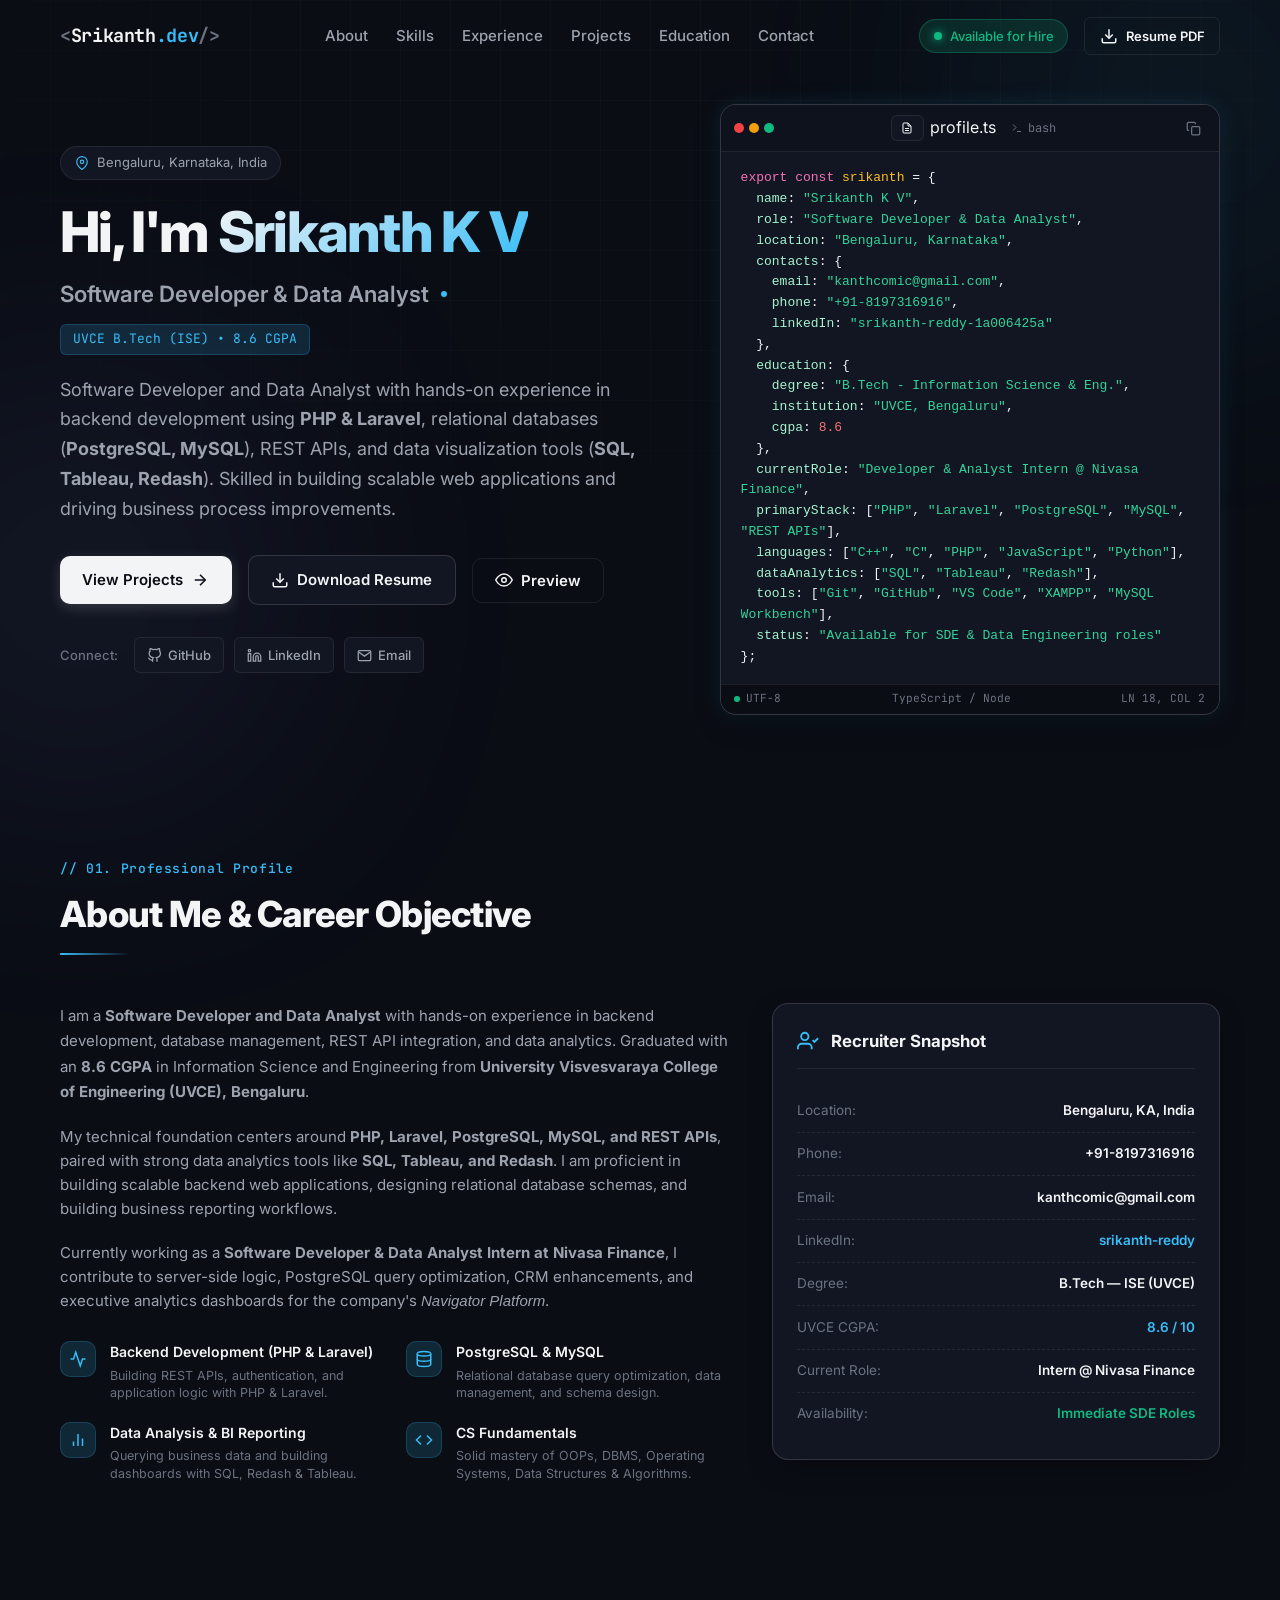
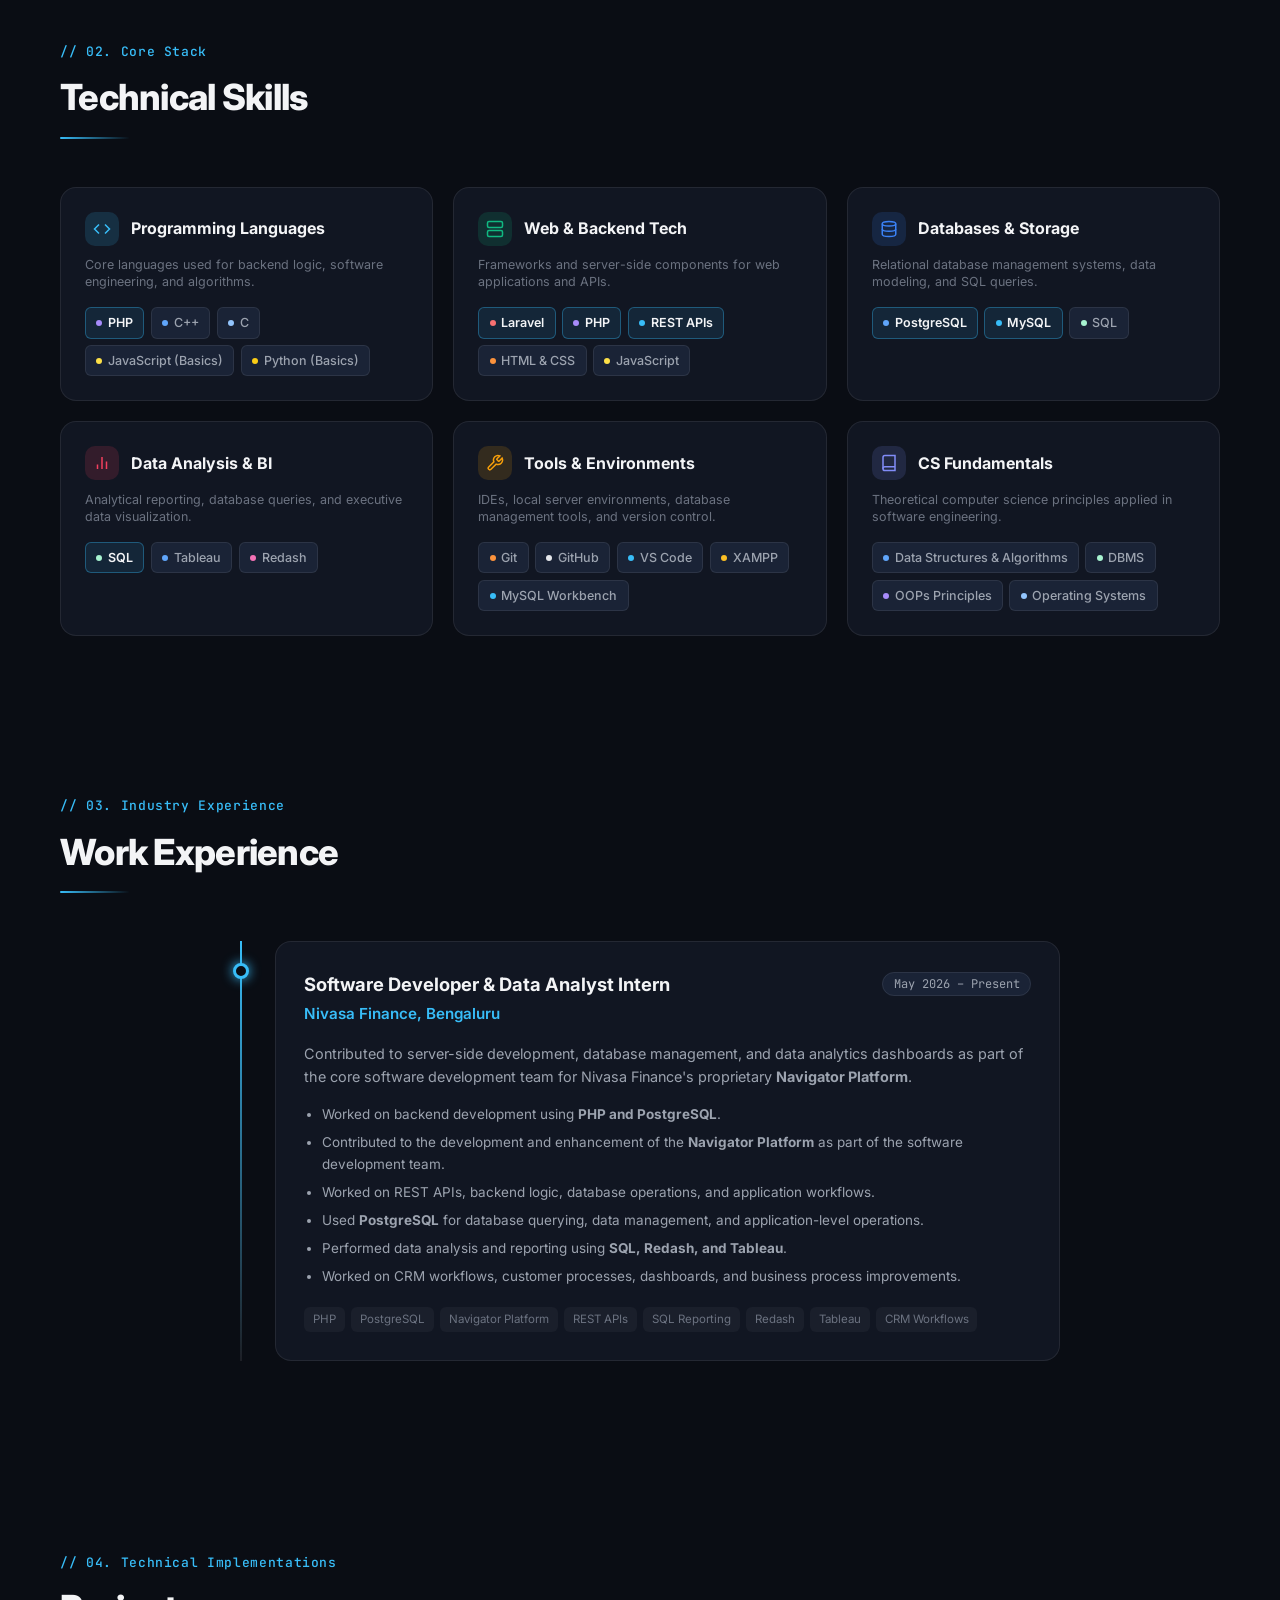
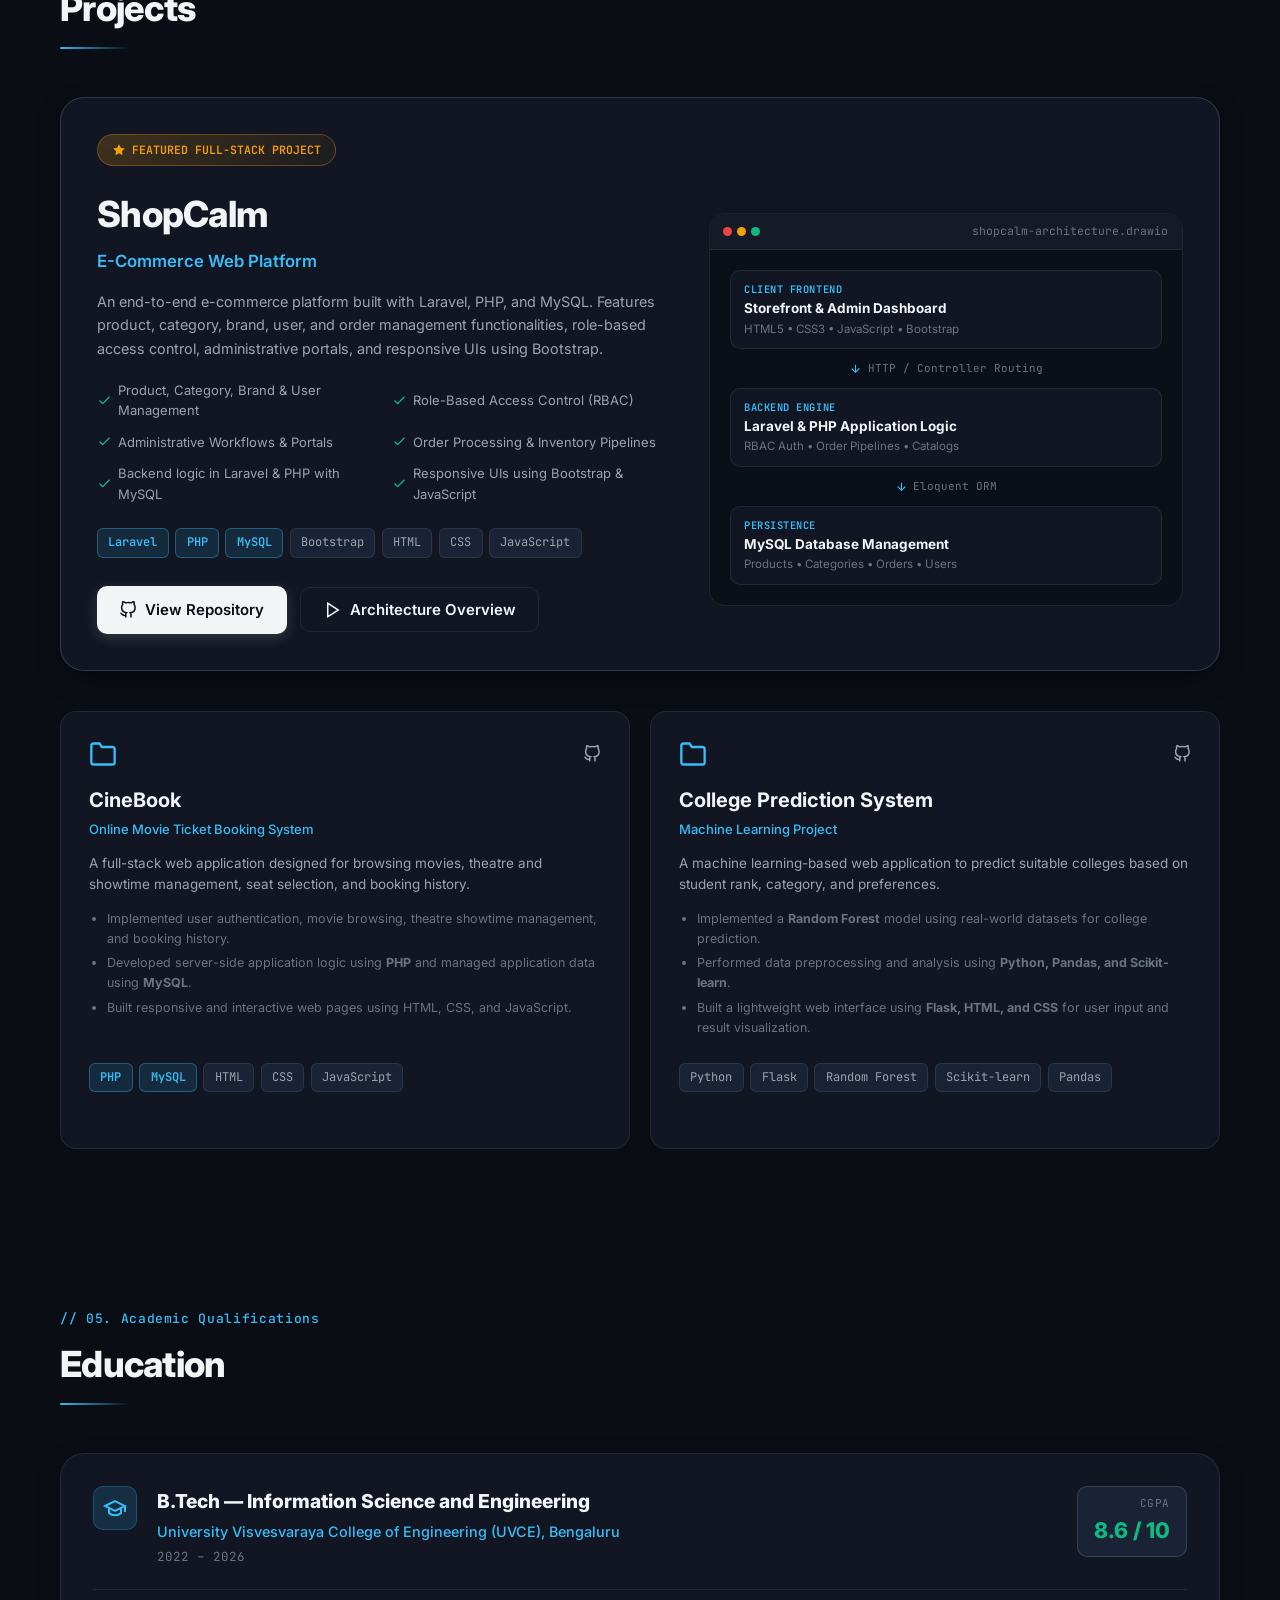
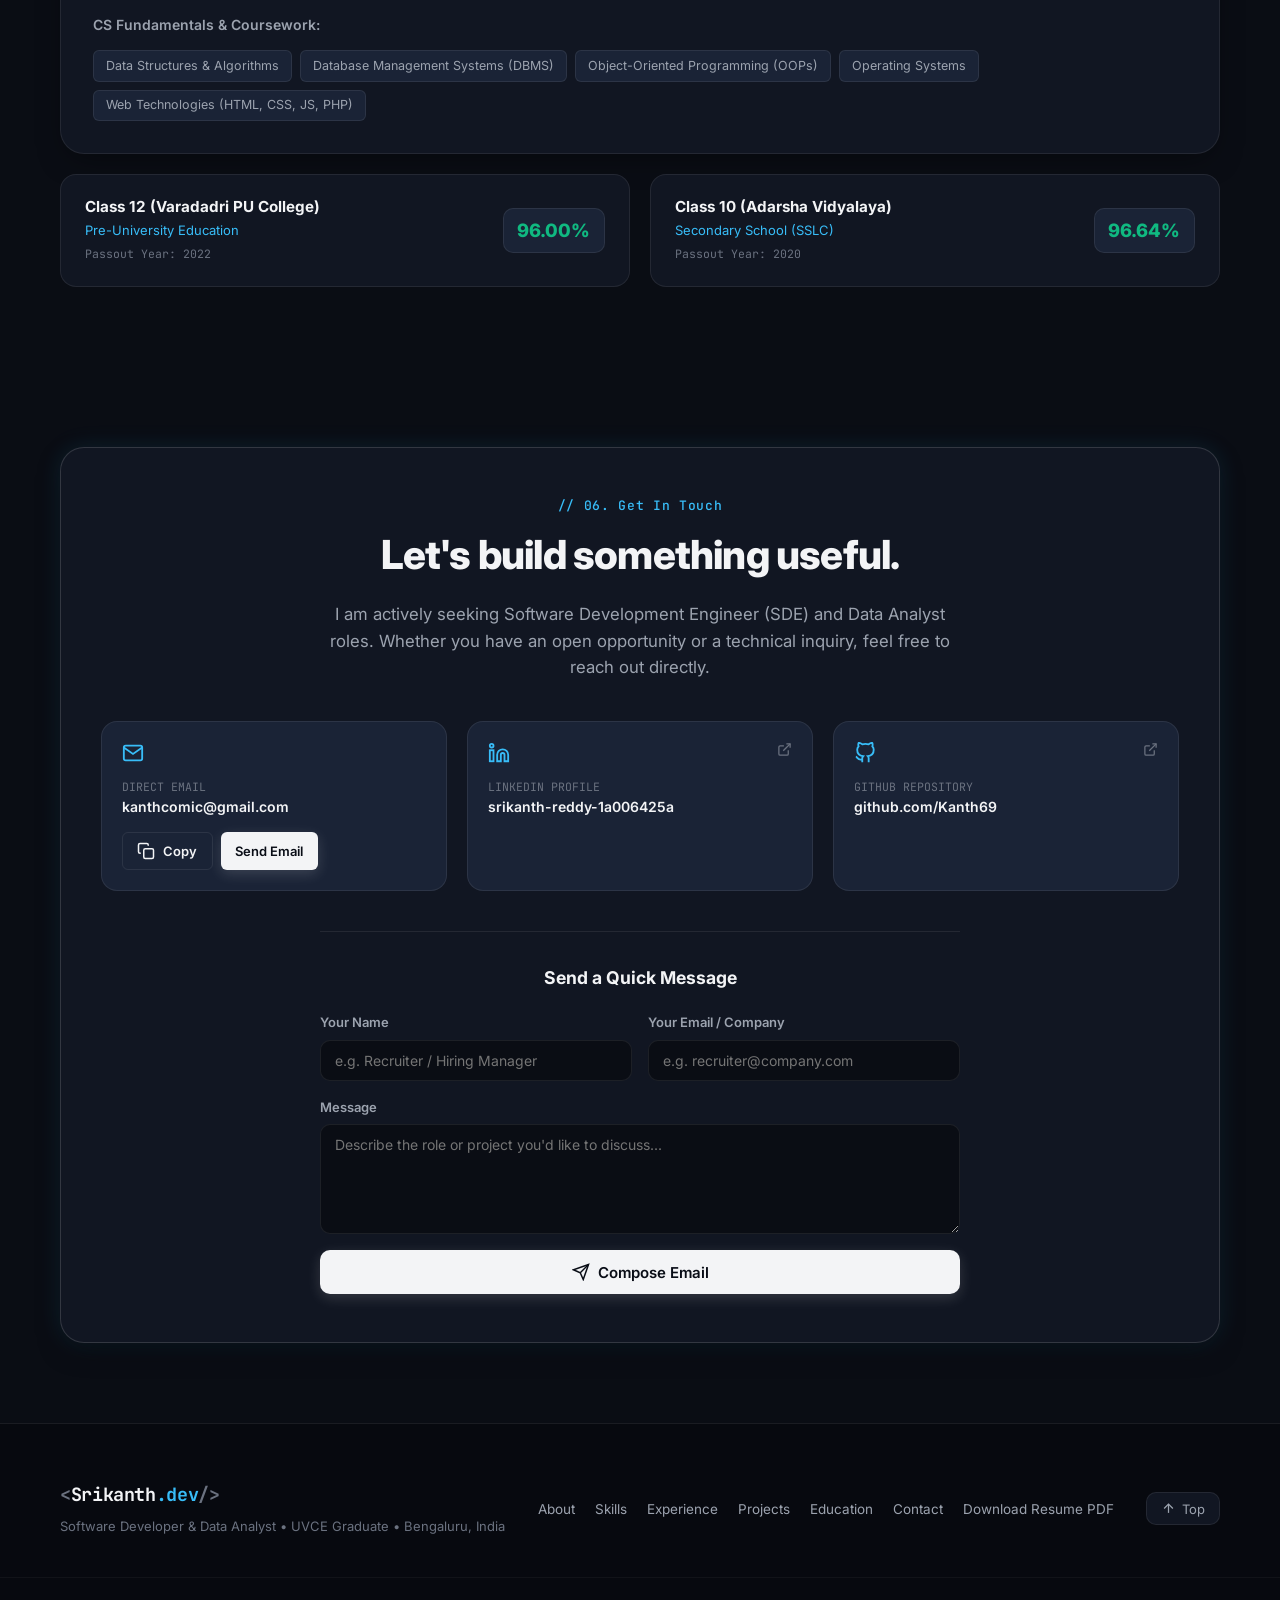
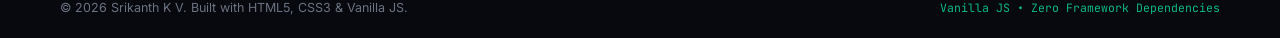
==== commit 864b1b48: "Add downloadable Srikanth_K_V_Resume.pdf and resume.html with direct PDF download links" ====
--- a/index.html
+++ b/index.html
@@ -92,8 +92,9 @@
           <span class="status-text">Available for Hire</span>
         </div>
 
-        <a href="#contact" class="btn btn-sm btn-outline nav-cta">
-          Get in Touch
+        <a href="Srikanth_K_V_Resume.pdf" download="Srikanth_K_V_Resume.pdf" target="_blank" class="btn btn-sm btn-outline nav-cta">
+          <svg class="btn-icon" viewBox="0 0 24 24" fill="none" stroke="currentColor" stroke-width="2"><path d="M21 15v4a2 2 0 0 1-2 2H5a2 2 0 0 1-2-2v-4"></path><polyline points="7 10 12 15 17 10"></polyline><line x1="12" y1="15" x2="12" y2="3"></line></svg>
+          <span>Resume PDF</span>
         </a>
 
         <!-- Hamburger Button for Mobile -->
@@ -128,6 +129,7 @@
           <li><a href="#projects" class="mobile-nav-link">Projects</a></li>
           <li><a href="#education" class="mobile-nav-link">Education</a></li>
           <li><a href="#contact" class="mobile-nav-link">Contact</a></li>
+          <li><a href="Srikanth_K_V_Resume.pdf" download="Srikanth_K_V_Resume.pdf" target="_blank" class="mobile-nav-link highlight-text">📥 Download Resume PDF</a></li>
         </ul>
       </nav>
 
@@ -179,9 +181,14 @@
               <svg class="btn-arrow" viewBox="0 0 24 24" fill="none" stroke="currentColor" stroke-width="2"><line x1="5" y1="12" x2="19" y2="12"></line><polyline points="12 5 19 12 12 19"></polyline></svg>
             </a>
 
-            <button class="btn btn-secondary" id="resumeModalBtn">
+            <a href="Srikanth_K_V_Resume.pdf" download="Srikanth_K_V_Resume.pdf" target="_blank" class="btn btn-secondary">
               <svg class="btn-icon" viewBox="0 0 24 24" fill="none" stroke="currentColor" stroke-width="2"><path d="M21 15v4a2 2 0 0 1-2 2H5a2 2 0 0 1-2-2v-4"></path><polyline points="7 10 12 15 17 10"></polyline><line x1="12" y1="15" x2="12" y2="3"></line></svg>
               <span>Download Resume</span>
+            </a>
+
+            <button class="btn btn-outline" id="resumeModalBtn">
+              <svg class="btn-icon" viewBox="0 0 24 24" fill="none" stroke="currentColor" stroke-width="2"><path d="M1 12s4-8 11-8 11 8 11 8-4 8-11 8-11-8-11-8z"></path><circle cx="12" cy="12" r="3"></circle></svg>
+              <span>Preview</span>
             </button>
           </div>
 
@@ -489,7 +496,7 @@
               <div class="category-icon icon-amber">
                 <svg viewBox="0 0 24 24" fill="none" stroke="currentColor" stroke-width="2"><path d="M14.7 6.3a1 1 0 0 0 0 1.4l1.6 1.6a1 1 0 0 0 1.4 0l3.77-3.77a6 6 0 0 1-7.94 7.94l-6.91 6.91a2.12 2.12 0 0 1-3-3l6.91-6.91a6 6 0 0 1 7.94-7.94l-3.76 3.76z"></path></svg>
               </div>
-              <h3>Tools &amp; Tools</h3>
+              <h3>Tools &amp; Environments</h3>
             </div>
             <p class="category-desc">IDEs, local server environments, database management tools, and version control.</p>
             <div class="skill-badges">
@@ -553,10 +560,11 @@
               </p>
 
               <ul class="timeline-bullets">
-                <li>Worked on backend application logic and REST API endpoint development using <strong>PHP and PostgreSQL</strong>.</li>
+                <li>Worked on backend development using <strong>PHP and PostgreSQL</strong>.</li>
                 <li>Contributed to the development and enhancement of the <strong>Navigator Platform</strong> as part of the software development team.</li>
-                <li>Executed PostgreSQL database querying, data management, and application-level operations for customer workflows.</li>
-                <li>Performed comprehensive data analysis and business intelligence reporting using <strong>SQL, Redash, and Tableau</strong>.</li>
+                <li>Worked on REST APIs, backend logic, database operations, and application workflows.</li>
+                <li>Used <strong>PostgreSQL</strong> for database querying, data management, and application-level operations.</li>
+                <li>Performed data analysis and reporting using <strong>SQL, Redash, and Tableau</strong>.</li>
                 <li>Worked on CRM workflows, customer processes, dashboards, and business process improvements.</li>
               </ul>
 
@@ -947,6 +955,7 @@
           <li><a href="#projects">Projects</a></li>
           <li><a href="#education">Education</a></li>
           <li><a href="#contact">Contact</a></li>
+          <li><a href="Srikanth_K_V_Resume.pdf" download="Srikanth_K_V_Resume.pdf" target="_blank" class="highlight-text">Download Resume PDF</a></li>
         </ul>
       </div>
 
@@ -1014,9 +1023,9 @@
         </div>
       </div>
       <div class="modal-footer">
-        <a href="https://github.com/Kanth69" target="_blank" rel="noopener noreferrer" class="btn btn-primary">
+        <a href="Srikanth_K_V_Resume.pdf" download="Srikanth_K_V_Resume.pdf" target="_blank" class="btn btn-primary">
           <svg class="btn-icon" viewBox="0 0 24 24" fill="none" stroke="currentColor" stroke-width="2"><path d="M21 15v4a2 2 0 0 1-2 2H5a2 2 0 0 1-2-2v-4"></path><polyline points="7 10 12 15 17 10"></polyline><line x1="12" y1="15" x2="12" y2="3"></line></svg>
-          <span>View GitHub Repositories</span>
+          <span>Download PDF Version</span>
         </a>
         <button class="btn btn-secondary" id="resumeModalDismiss">Close</button>
       </div>
--- a/style.css
+++ b/style.css
@@ -1,6 +1,6 @@
 /* ==========================================================================
    SRIKANTH K V — SOFTWARE DEVELOPER PORTFOLIO STYLESHEET
-   Pure CSS3, Zero Frameworks, Production Quality
+   Pure CSS3, Zero Frameworks, 100% Mobile Responsive & Production Ready
    ========================================================================== */
 
 /* --------------------------------------------------------------------------
@@ -12,7 +12,7 @@
   --bg-surface: #111622;
   --bg-surface-hover: #161e2e;
   --bg-surface-elevated: #1a2336;
-  --bg-glass: rgba(17, 22, 34, 0.82);
+  --bg-glass: rgba(17, 22, 34, 0.88);
   
   /* Borders */
   --border-subtle: rgba(255, 255, 255, 0.08);
@@ -52,7 +52,6 @@
   /* Transitions & Shadows */
   --transition-fast: 0.2s cubic-bezier(0.16, 1, 0.3, 1);
   --transition-normal: 0.3s cubic-bezier(0.16, 1, 0.3, 1);
-  --transition-slow: 0.5s cubic-bezier(0.16, 1, 0.3, 1);
   --shadow-card: 0 10px 30px -10px rgba(0, 0, 0, 0.5);
   --shadow-glow: 0 0 25px rgba(56, 189, 248, 0.12);
 }
@@ -74,12 +73,15 @@
   text-rendering: optimizeLegibility;
   -webkit-font-smoothing: antialiased;
   -moz-osx-font-smoothing: grayscale;
+  overflow-x: hidden;
+  width: 100%;
 }
 
 body {
   font-family: var(--font-sans);
   line-height: 1.6;
   overflow-x: hidden;
+  width: 100%;
   position: relative;
   min-height: 100vh;
 }
@@ -107,6 +109,7 @@
 
 button {
   cursor: pointer;
+  touch-action: manipulation;
 }
 
 ul, ol {
@@ -120,7 +123,7 @@
 
 /* Custom Scrollbar */
 ::-webkit-scrollbar {
-  width: 10px;
+  width: 8px;
 }
 ::-webkit-scrollbar-track {
   background: var(--bg-main);
@@ -128,7 +131,6 @@
 ::-webkit-scrollbar-thumb {
   background: var(--bg-surface-elevated);
   border-radius: var(--radius-full);
-  border: 2px solid var(--bg-main);
 }
 ::-webkit-scrollbar-thumb:hover {
   background: var(--text-muted);
@@ -146,9 +148,9 @@
   pointer-events: none;
   z-index: -2;
   background-image: 
-    linear-gradient(to right, rgba(255, 255, 255, 0.025) 1px, transparent 1px),
-    linear-gradient(to bottom, rgba(255, 255, 255, 0.025) 1px, transparent 1px);
-  background-size: 60px 60px;
+    linear-gradient(to right, rgba(255, 255, 255, 0.02) 1px, transparent 1px),
+    linear-gradient(to bottom, rgba(255, 255, 255, 0.02) 1px, transparent 1px);
+  background-size: 50px 50px;
   mask-image: radial-gradient(ellipse 70% 60% at 50% 10%, #000 40%, transparent 100%);
   -webkit-mask-image: radial-gradient(ellipse 70% 60% at 50% 10%, #000 40%, transparent 100%);
 }
@@ -159,22 +161,22 @@
   filter: blur(140px);
   pointer-events: none;
   z-index: -1;
-  opacity: 0.35;
+  opacity: 0.3;
 }
 
 .bg-glow-1 {
-  width: 500px;
-  height: 500px;
+  width: 400px;
+  height: 400px;
   top: -100px;
   right: -100px;
   background: radial-gradient(circle, var(--accent-cyan) 0%, transparent 70%);
 }
 
 .bg-glow-2 {
-  width: 600px;
-  height: 600px;
+  width: 450px;
+  height: 450px;
   bottom: 10%;
-  left: -200px;
+  left: -150px;
   background: radial-gradient(circle, var(--accent-purple) 0%, transparent 70%);
 }
 
@@ -185,30 +187,30 @@
   width: 100%;
   max-width: var(--container-max-width);
   margin: 0 auto;
-  padding: 0 1.5rem;
+  padding: 0 1.25rem;
 }
 
 .section {
-  padding: 6rem 0;
+  padding: 5rem 0;
   position: relative;
 }
 
 .section-header {
-  margin-bottom: 3.5rem;
+  margin-bottom: 3rem;
 }
 
 .section-subtitle {
   font-family: var(--font-mono);
-  font-size: 0.875rem;
+  font-size: 0.8125rem;
   color: var(--accent-cyan);
   font-weight: 500;
   letter-spacing: 0.05em;
   display: block;
-  margin-bottom: 0.5rem;
+  margin-bottom: 0.4rem;
 }
 
 .section-title {
-  font-size: 2.25rem;
+  font-size: clamp(1.75rem, 4vw, 2.25rem);
   font-weight: 800;
   letter-spacing: -0.02em;
   color: var(--text-primary);
@@ -219,9 +221,9 @@
 
 .section-line {
   height: 2px;
-  width: 80px;
+  width: 70px;
   background: linear-gradient(90deg, var(--accent-cyan), transparent);
-  margin-top: 0.75rem;
+  margin-top: 0.6rem;
   border-radius: var(--radius-full);
 }
 
@@ -233,13 +235,14 @@
   align-items: center;
   justify-content: center;
   gap: 0.5rem;
-  padding: 0.75rem 1.5rem;
+  padding: 0.75rem 1.4rem;
   font-size: 0.9375rem;
   font-weight: 600;
   border-radius: var(--radius-md);
   transition: all var(--transition-normal);
   white-space: nowrap;
   user-select: none;
+  min-height: 44px; /* Accessible Mobile Touch Target */
 }
 
 .btn-primary {
@@ -280,8 +283,9 @@
 }
 
 .btn-sm {
-  padding: 0.5rem 1rem;
-  font-size: 0.8438rem;
+  padding: 0.45rem 0.9rem;
+  font-size: 0.8125rem;
+  min-height: 38px;
   border-radius: var(--radius-sm);
 }
 
@@ -292,11 +296,13 @@
 .btn-icon {
   width: 18px;
   height: 18px;
+  flex-shrink: 0;
 }
 
 .btn-arrow {
   width: 18px;
   height: 18px;
+  flex-shrink: 0;
   transition: transform var(--transition-fast);
 }
 
@@ -324,6 +330,7 @@
   background: var(--accent-emerald);
   box-shadow: 0 0 10px var(--accent-emerald);
   animation: pulse 2s infinite;
+  flex-shrink: 0;
 }
 
 @keyframes pulse {
@@ -340,6 +347,7 @@
   background: var(--bg-surface-elevated);
   color: var(--text-secondary);
   border: 1px solid var(--border-subtle);
+  display: inline-block;
 }
 
 .tech-featured {
@@ -372,8 +380,8 @@
 
 .navbar-header.scrolled {
   background: var(--bg-glass);
-  backdrop-filter: blur(12px);
-  -webkit-backdrop-filter: blur(12px);
+  backdrop-filter: blur(14px);
+  -webkit-backdrop-filter: blur(14px);
   border-bottom: 1px solid var(--border-subtle);
   box-shadow: 0 4px 20px rgba(0, 0, 0, 0.4);
 }
@@ -404,7 +412,7 @@
 .desktop-nav .nav-links {
   display: flex;
   align-items: center;
-  gap: 2rem;
+  gap: 1.75rem;
 }
 
 .nav-link {
@@ -443,13 +451,14 @@
   gap: 1rem;
 }
 
-/* Mobile Navigation Toggle */
+/* Mobile Navigation Toggle Button */
 .mobile-toggle {
   display: none;
   flex-direction: column;
   justify-content: space-between;
-  width: 28px;
-  height: 20px;
+  width: 32px;
+  height: 22px;
+  padding: 2px;
   background: transparent;
   border: none;
   z-index: 1001;
@@ -464,7 +473,7 @@
 }
 
 .mobile-toggle[aria-expanded="true"] .hamburger-line:nth-child(1) {
-  transform: translateY(9px) rotate(45deg);
+  transform: translateY(8px) rotate(45deg);
 }
 
 .mobile-toggle[aria-expanded="true"] .hamburger-line:nth-child(2) {
@@ -472,10 +481,10 @@
 }
 
 .mobile-toggle[aria-expanded="true"] .hamburger-line:nth-child(3) {
-  transform: translateY(-9px) rotate(-45deg);
-}
-
-/* Mobile Drawer */
+  transform: translateY(-8px) rotate(-45deg);
+}
+
+/* Mobile Drawer Overlay */
 .mobile-drawer {
   position: fixed;
   top: 0;
@@ -499,25 +508,27 @@
   left: 0;
   width: 100%;
   height: 100%;
-  background: rgba(0, 0, 0, 0.7);
-  backdrop-filter: blur(6px);
+  background: rgba(0, 0, 0, 0.75);
+  backdrop-filter: blur(8px);
+  -webkit-backdrop-filter: blur(8px);
 }
 
 .mobile-drawer-content {
   position: absolute;
   top: 0;
   right: 0;
-  width: 80%;
-  max-width: 320px;
+  width: 85%;
+  max-width: 340px;
   height: 100%;
-  background: var(--bg-surface);
-  border-left: 1px solid var(--border-subtle);
-  padding: 2rem;
+  background: #0d121c;
+  border-left: 1px solid var(--border-medium);
+  padding: 2rem 1.5rem;
   display: flex;
   flex-direction: column;
   justify-content: space-between;
   transform: translateX(100%);
   transition: transform var(--transition-normal);
+  overflow-y: auto;
 }
 
 .mobile-drawer.open .mobile-drawer-content {
@@ -532,37 +543,42 @@
 }
 
 .drawer-close {
-  font-size: 1.8rem;
-  color: var(--text-secondary);
+  font-size: 2rem;
+  line-height: 1;
+  color: var(--text-secondary);
+  padding: 0.25rem 0.5rem;
 }
 
 .mobile-status {
-  margin: 1.5rem 0;
+  margin: 1.25rem 0;
   width: 100%;
   justify-content: center;
+  font-size: 0.75rem;
 }
 
 .mobile-nav ul {
   display: flex;
   flex-direction: column;
+  gap: 1rem;
+}
+
+.mobile-nav-link {
+  font-size: 1.1rem;
+  font-weight: 600;
+  color: var(--text-secondary);
+  display: block;
+  padding: 0.5rem 0;
+}
+
+.mobile-nav-link:hover {
+  color: var(--accent-cyan);
+}
+
+.mobile-socials {
+  display: flex;
   gap: 1.25rem;
-}
-
-.mobile-nav-link {
-  font-size: 1.15rem;
-  font-weight: 600;
-  color: var(--text-secondary);
-}
-
-.mobile-nav-link:hover {
-  color: var(--accent-cyan);
-}
-
-.mobile-socials {
-  display: flex;
-  gap: 1.5rem;
   justify-content: center;
-  padding-top: 1.5rem;
+  padding-top: 1.25rem;
   border-top: 1px solid var(--border-subtle);
 }
 
@@ -576,9 +592,9 @@
    7. HERO SECTION & DEVELOPER TERMINAL
    -------------------------------------------------------------------------- */
 .hero-section {
-  padding-top: calc(var(--nav-height) + 4rem);
-  padding-bottom: 6rem;
-  min-height: 90vh;
+  padding-top: calc(var(--nav-height) + 2rem);
+  padding-bottom: 4rem;
+  min-height: 85vh;
   display: flex;
   align-items: center;
 }
@@ -586,7 +602,7 @@
 .hero-grid {
   display: grid;
   grid-template-columns: 1.1fr 0.9fr;
-  gap: 3.5rem;
+  gap: 3rem;
   align-items: center;
 }
 
@@ -594,27 +610,30 @@
   display: inline-flex;
   align-items: center;
   gap: 0.5rem;
-  padding: 0.4rem 0.9rem;
+  padding: 0.35rem 0.85rem;
   background: var(--bg-surface);
   border: 1px solid var(--border-subtle);
   border-radius: var(--radius-full);
   font-size: 0.8125rem;
   color: var(--text-secondary);
-  margin-bottom: 1.5rem;
+  margin-bottom: 1.25rem;
+  max-width: 100%;
 }
 
 .location-icon svg {
   width: 14px;
   height: 14px;
   color: var(--accent-cyan);
+  flex-shrink: 0;
 }
 
 .hero-title {
-  font-size: 3.5rem;
+  font-size: clamp(2rem, 5.5vw, 3.5rem);
   font-weight: 800;
-  line-height: 1.1;
+  line-height: 1.15;
   letter-spacing: -0.03em;
-  margin-bottom: 1rem;
+  margin-bottom: 0.75rem;
+  word-break: break-word;
 }
 
 .text-gradient {
@@ -626,13 +645,13 @@
 .hero-subtitle-wrapper {
   display: flex;
   align-items: center;
-  gap: 1rem;
+  gap: 0.75rem;
   flex-wrap: wrap;
-  margin-bottom: 1.5rem;
+  margin-bottom: 1.25rem;
 }
 
 .hero-subtitle {
-  font-size: 1.4rem;
+  font-size: clamp(1.1rem, 3.5vw, 1.4rem);
   font-weight: 600;
   color: var(--text-secondary);
 }
@@ -642,6 +661,7 @@
   height: 6px;
   border-radius: 50%;
   background: var(--accent-cyan);
+  flex-shrink: 0;
 }
 
 .tech-accent-pill {
@@ -655,10 +675,10 @@
 }
 
 .hero-description {
-  font-size: 1.125rem;
-  color: var(--text-secondary);
-  line-height: 1.7;
-  margin-bottom: 2.25rem;
+  font-size: clamp(0.95rem, 2.5vw, 1.125rem);
+  color: var(--text-secondary);
+  line-height: 1.65;
+  margin-bottom: 2rem;
   max-width: 580px;
 }
 
@@ -666,19 +686,19 @@
   display: flex;
   align-items: center;
   gap: 1rem;
-  margin-bottom: 2.5rem;
+  margin-bottom: 2rem;
   flex-wrap: wrap;
 }
 
 .hero-socials {
   display: flex;
   align-items: center;
-  gap: 1.25rem;
+  gap: 1rem;
   flex-wrap: wrap;
 }
 
 .socials-label {
-  font-size: 0.8438rem;
+  font-size: 0.8125rem;
   color: var(--text-muted);
   font-weight: 500;
 }
@@ -686,7 +706,7 @@
 .social-links {
   display: flex;
   align-items: center;
-  gap: 0.75rem;
+  gap: 0.6rem;
   flex-wrap: wrap;
 }
 
@@ -694,7 +714,7 @@
   display: inline-flex;
   align-items: center;
   gap: 0.4rem;
-  padding: 0.4rem 0.85rem;
+  padding: 0.4rem 0.75rem;
   background: var(--bg-surface);
   border: 1px solid var(--border-subtle);
   border-radius: var(--radius-sm);
@@ -705,8 +725,9 @@
 }
 
 .social-btn svg {
-  width: 16px;
-  height: 16px;
+  width: 15px;
+  height: 15px;
+  flex-shrink: 0;
 }
 
 .social-btn:hover {
@@ -728,11 +749,12 @@
   box-shadow: var(--shadow-card), var(--shadow-glow);
   overflow: hidden;
   position: relative;
+  width: 100%;
 }
 
 .terminal-header {
   background: #0d121c;
-  padding: 0.75rem 1rem;
+  padding: 0.65rem 0.85rem;
   display: flex;
   align-items: center;
   justify-content: space-between;
@@ -742,12 +764,13 @@
 .window-controls {
   display: flex;
   align-items: center;
-  gap: 6px;
+  gap: 5px;
+  flex-shrink: 0;
 }
 
 .window-controls .control {
-  width: 11px;
-  height: 11px;
+  width: 10px;
+  height: 10px;
   border-radius: 50%;
 }
 
@@ -757,14 +780,14 @@
 
 .terminal-tabs {
   display: flex;
-  gap: 0.5rem;
+  gap: 0.35rem;
 }
 
 .terminal-tab {
   display: flex;
   align-items: center;
-  gap: 0.4rem;
-  padding: 0.3rem 0.75rem;
+  gap: 0.35rem;
+  padding: 0.25rem 0.6rem;
   border-radius: var(--radius-sm);
   font-family: var(--font-mono);
   font-size: 0.75rem;
@@ -779,20 +802,18 @@
   border: 1px solid var(--border-subtle);
 }
 
-.terminal-tab:hover:not(.active) {
-  color: var(--text-secondary);
-}
-
 .tab-icon {
-  width: 13px;
-  height: 13px;
+  width: 12px;
+  height: 12px;
+  flex-shrink: 0;
 }
 
 .terminal-copy-btn {
-  padding: 0.3rem;
+  padding: 0.25rem;
   color: var(--text-muted);
   border-radius: var(--radius-sm);
   transition: color var(--transition-fast);
+  flex-shrink: 0;
 }
 
 .terminal-copy-btn:hover {
@@ -800,16 +821,16 @@
 }
 
 .terminal-copy-btn svg {
-  width: 16px;
-  height: 16px;
+  width: 15px;
+  height: 15px;
 }
 
 .terminal-body {
-  padding: 1.25rem 1.5rem;
+  padding: 1rem 1.25rem;
   font-family: var(--font-mono);
   font-size: 0.8125rem;
-  line-height: 1.65;
-  min-height: 310px;
+  line-height: 1.6;
+  min-height: 280px;
 }
 
 .terminal-pane {
@@ -830,6 +851,8 @@
 
 .code-block {
   overflow-x: auto;
+  white-space: pre-wrap;
+  word-break: break-word;
 }
 
 /* CLI Output */
@@ -840,7 +863,7 @@
 .cli-prompt {
   color: var(--accent-cyan);
   font-weight: 600;
-  margin-right: 0.5rem;
+  margin-right: 0.4rem;
 }
 
 .cli-cmd {
@@ -849,9 +872,10 @@
 
 .cli-result {
   color: var(--text-secondary);
-  padding-left: 1rem;
+  padding-left: 0.75rem;
   margin-bottom: 0.75rem;
   border-left: 2px solid var(--border-subtle);
+  font-size: 0.8125rem;
 }
 
 .cli-input-line {
@@ -865,7 +889,8 @@
   font-family: var(--font-mono);
   font-size: 0.8125rem;
   color: var(--text-primary);
-  margin-left: 0.5rem;
+  margin-left: 0.4rem;
+  min-width: 0;
 }
 
 .text-emerald {
@@ -874,7 +899,7 @@
 
 .terminal-footer {
   background: #0a0d14;
-  padding: 0.4rem 1rem;
+  padding: 0.35rem 0.85rem;
   border-top: 1px solid var(--border-subtle);
   display: flex;
   align-items: center;
@@ -887,7 +912,7 @@
 .term-status {
   display: flex;
   align-items: center;
-  gap: 0.4rem;
+  gap: 0.35rem;
 }
 
 .status-indicator {
@@ -903,36 +928,37 @@
 .about-grid {
   display: grid;
   grid-template-columns: 1.2fr 0.8fr;
-  gap: 3rem;
+  gap: 2.5rem;
   align-items: start;
 }
 
 .lead-paragraph {
-  font-size: 1.15rem;
+  font-size: 1.1rem;
   color: var(--text-primary);
   line-height: 1.7;
 }
 
 .about-paragraph {
   color: var(--text-secondary);
-  margin-bottom: 1.5rem;
+  margin-bottom: 1.25rem;
+  font-size: 0.9375rem;
 }
 
 .about-highlights {
   display: grid;
   grid-template-columns: repeat(2, 1fr);
-  gap: 1.5rem;
-  margin-top: 2rem;
+  gap: 1.25rem;
+  margin-top: 1.75rem;
 }
 
 .highlight-item {
   display: flex;
-  gap: 1rem;
+  gap: 0.85rem;
 }
 
 .highlight-icon {
-  width: 38px;
-  height: 38px;
+  width: 36px;
+  height: 36px;
   border-radius: var(--radius-md);
   background: var(--accent-cyan-glow);
   border: 1px solid rgba(56, 189, 248, 0.2);
@@ -944,19 +970,19 @@
 }
 
 .highlight-icon svg {
-  width: 20px;
-  height: 20px;
+  width: 18px;
+  height: 18px;
 }
 
 .highlight-info h4 {
-  font-size: 0.9375rem;
+  font-size: 0.875rem;
   font-weight: 600;
   color: var(--text-primary);
-  margin-bottom: 0.25rem;
+  margin-bottom: 0.2rem;
 }
 
 .highlight-info p {
-  font-size: 0.8125rem;
+  font-size: 0.7813rem;
   color: var(--text-muted);
   line-height: 1.4;
 }
@@ -965,7 +991,7 @@
   background: var(--bg-surface);
   border: 1px solid var(--border-medium);
   border-radius: var(--radius-lg);
-  padding: 1.75rem;
+  padding: 1.5rem;
   box-shadow: var(--shadow-card);
 }
 
@@ -973,28 +999,30 @@
   display: flex;
   align-items: center;
   gap: 0.75rem;
-  margin-bottom: 1.5rem;
-  padding-bottom: 1rem;
+  margin-bottom: 1.25rem;
+  padding-bottom: 0.85rem;
   border-bottom: 1px solid var(--border-subtle);
 }
 
 .info-icon {
-  width: 24px;
-  height: 24px;
+  width: 22px;
+  height: 22px;
   color: var(--accent-cyan);
 }
 
 .info-card-header h3 {
-  font-size: 1.125rem;
+  font-size: 1.05rem;
   font-weight: 700;
 }
 
 .quick-facts-list li {
   display: flex;
   justify-content: space-between;
-  padding: 0.75rem 0;
+  align-items: center;
+  padding: 0.65rem 0;
   border-bottom: 1px dashed var(--border-subtle);
-  font-size: 0.875rem;
+  font-size: 0.8438rem;
+  gap: 0.5rem;
 }
 
 .quick-facts-list li:last-child {
@@ -1003,11 +1031,14 @@
 
 .fact-label {
   color: var(--text-muted);
+  flex-shrink: 0;
 }
 
 .fact-value {
   font-weight: 600;
   color: var(--text-primary);
+  word-break: break-word;
+  text-align: right;
 }
 
 .highlight-text {
@@ -1024,21 +1055,21 @@
 .skills-grid {
   display: grid;
   grid-template-columns: repeat(3, 1fr);
-  gap: 1.5rem;
+  gap: 1.25rem;
 }
 
 .skill-category-card {
   background: var(--bg-surface);
   border: 1px solid var(--border-subtle);
   border-radius: var(--radius-lg);
-  padding: 1.75rem;
+  padding: 1.5rem;
   transition: all var(--transition-normal);
   position: relative;
 }
 
 .skill-category-card:hover {
   border-color: var(--border-accent);
-  transform: translateY(-4px);
+  transform: translateY(-3px);
   box-shadow: var(--shadow-card), var(--shadow-glow);
 }
 
@@ -1046,21 +1077,22 @@
   display: flex;
   align-items: center;
   gap: 0.75rem;
-  margin-bottom: 0.75rem;
+  margin-bottom: 0.65rem;
 }
 
 .category-icon {
-  width: 36px;
-  height: 36px;
+  width: 34px;
+  height: 34px;
   border-radius: var(--radius-md);
   display: flex;
   align-items: center;
   justify-content: center;
+  flex-shrink: 0;
 }
 
 .category-icon svg {
-  width: 20px;
-  height: 20px;
+  width: 18px;
+  height: 18px;
 }
 
 .icon-cyan { background: rgba(56, 189, 248, 0.15); color: var(--accent-cyan); }
@@ -1071,32 +1103,32 @@
 .icon-rose { background: rgba(244, 63, 94, 0.15); color: var(--accent-rose); }
 
 .skill-card-header h3 {
-  font-size: 1.05rem;
+  font-size: 1rem;
   font-weight: 700;
 }
 
 .category-desc {
-  font-size: 0.8125rem;
+  font-size: 0.7813rem;
   color: var(--text-muted);
-  margin-bottom: 1.25rem;
+  margin-bottom: 1rem;
   line-height: 1.4;
 }
 
 .skill-badges {
   display: flex;
   flex-wrap: wrap;
-  gap: 0.5rem;
+  gap: 0.4rem;
 }
 
 .skill-badge {
   display: inline-flex;
   align-items: center;
-  gap: 0.4rem;
-  padding: 0.35rem 0.75rem;
+  gap: 0.35rem;
+  padding: 0.3rem 0.65rem;
   background: var(--bg-surface-elevated);
   border: 1px solid var(--border-subtle);
   border-radius: var(--radius-sm);
-  font-size: 0.8125rem;
+  font-size: 0.7813rem;
   font-weight: 500;
   color: var(--text-secondary);
   transition: all var(--transition-fast);
@@ -1111,6 +1143,7 @@
   width: 6px;
   height: 6px;
   border-radius: 50%;
+  flex-shrink: 0;
 }
 
 .dot-cpp { background: #60a5fa; }
@@ -1154,14 +1187,14 @@
 
 .timeline-item {
   position: relative;
-  padding-left: 60px;
+  padding-left: 55px;
   margin-bottom: 2rem;
 }
 
 .timeline-dot {
   position: absolute;
   left: 13px;
-  top: 24px;
+  top: 22px;
   width: 16px;
   height: 16px;
   border-radius: 50%;
@@ -1174,7 +1207,7 @@
   background: var(--bg-surface);
   border: 1px solid var(--border-subtle);
   border-radius: var(--radius-lg);
-  padding: 2rem;
+  padding: 1.75rem;
   transition: all var(--transition-normal);
 }
 
@@ -1193,22 +1226,22 @@
 }
 
 .timeline-role {
-  font-size: 1.25rem;
+  font-size: 1.15rem;
   font-weight: 700;
   color: var(--text-primary);
 }
 
 .timeline-company {
-  font-size: 1rem;
+  font-size: 0.95rem;
   font-weight: 600;
   color: var(--accent-cyan);
-  margin-top: 0.2rem;
+  margin-top: 0.15rem;
 }
 
 .badge-date {
   font-family: var(--font-mono);
   font-size: 0.75rem;
-  padding: 0.25rem 0.75rem;
+  padding: 0.2rem 0.65rem;
   background: var(--bg-surface-elevated);
   border: 1px solid var(--border-subtle);
   color: var(--text-secondary);
@@ -1217,31 +1250,31 @@
 
 .timeline-description {
   color: var(--text-secondary);
-  font-size: 0.9375rem;
+  font-size: 0.9rem;
   margin-bottom: 1rem;
 }
 
 .timeline-bullets {
   margin-bottom: 1.25rem;
-  padding-left: 1.25rem;
-  color: var(--text-secondary);
-  font-size: 0.875rem;
+  padding-left: 1.1rem;
+  color: var(--text-secondary);
+  font-size: 0.8438rem;
 }
 
 .timeline-bullets li {
   list-style: disc;
-  margin-bottom: 0.5rem;
+  margin-bottom: 0.4rem;
 }
 
 .timeline-tags {
   display: flex;
   flex-wrap: wrap;
-  gap: 0.5rem;
+  gap: 0.4rem;
 }
 
 .timeline-tags .tag {
-  font-size: 0.75rem;
-  padding: 0.2rem 0.6rem;
+  font-size: 0.72rem;
+  padding: 0.2rem 0.55rem;
   background: rgba(255, 255, 255, 0.04);
   border-radius: var(--radius-sm);
   color: var(--text-muted);
@@ -1254,8 +1287,8 @@
   background: var(--bg-surface);
   border: 1px solid var(--border-medium);
   border-radius: var(--radius-xl);
-  padding: 2.5rem;
-  margin-bottom: 3rem;
+  padding: 2.25rem;
+  margin-bottom: 2.5rem;
   position: relative;
   box-shadow: var(--shadow-card);
   overflow: hidden;
@@ -1270,10 +1303,10 @@
   border: 1px solid rgba(245, 158, 11, 0.3);
   border-radius: var(--radius-full);
   font-family: var(--font-mono);
-  font-size: 0.75rem;
+  font-size: 0.72rem;
   font-weight: 600;
   color: var(--accent-amber);
-  margin-bottom: 1.5rem;
+  margin-bottom: 1.25rem;
 }
 
 .star-icon {
@@ -1284,49 +1317,49 @@
 .featured-grid {
   display: grid;
   grid-template-columns: 1.1fr 0.9fr;
-  gap: 2.5rem;
+  gap: 2rem;
   align-items: center;
 }
 
 .featured-title {
-  font-size: 2.25rem;
+  font-size: clamp(1.75rem, 4vw, 2.25rem);
   font-weight: 800;
   letter-spacing: -0.02em;
   margin-bottom: 0.25rem;
 }
 
 .featured-subtitle {
-  font-size: 1.1rem;
+  font-size: 1.05rem;
   color: var(--accent-cyan);
   font-weight: 600;
+  margin-bottom: 1rem;
+}
+
+.featured-desc {
+  color: var(--text-secondary);
+  font-size: 0.9rem;
+  line-height: 1.6;
   margin-bottom: 1.25rem;
-}
-
-.featured-desc {
-  color: var(--text-secondary);
-  font-size: 0.9375rem;
-  line-height: 1.65;
-  margin-bottom: 1.5rem;
 }
 
 .featured-features-grid {
   display: grid;
   grid-template-columns: repeat(2, 1fr);
-  gap: 0.75rem;
-  margin-bottom: 1.75rem;
+  gap: 0.65rem;
+  margin-bottom: 1.5rem;
 }
 
 .feature-item {
   display: flex;
   align-items: center;
-  gap: 0.5rem;
-  font-size: 0.8438rem;
+  gap: 0.4rem;
+  font-size: 0.8125rem;
   color: var(--text-secondary);
 }
 
 .check-icon {
-  width: 16px;
-  height: 16px;
+  width: 15px;
+  height: 15px;
   color: var(--accent-emerald);
   flex-shrink: 0;
 }
@@ -1334,14 +1367,14 @@
 .tech-stack-row {
   display: flex;
   flex-wrap: wrap;
-  gap: 0.5rem;
-  margin-bottom: 2rem;
+  gap: 0.4rem;
+  margin-bottom: 1.75rem;
 }
 
 .project-actions {
   display: flex;
   align-items: center;
-  gap: 1rem;
+  gap: 0.85rem;
   flex-wrap: wrap;
 }
 
@@ -1351,20 +1384,21 @@
   border: 1px solid var(--border-subtle);
   border-radius: var(--radius-lg);
   overflow: hidden;
+  width: 100%;
 }
 
 .window-bar {
   background: #141a26;
-  padding: 0.6rem 1rem;
-  display: flex;
-  align-items: center;
-  gap: 6px;
+  padding: 0.5rem 0.85rem;
+  display: flex;
+  align-items: center;
+  gap: 5px;
   border-bottom: 1px solid var(--border-subtle);
 }
 
 .window-bar .dot {
-  width: 10px;
-  height: 10px;
+  width: 9px;
+  height: 9px;
   border-radius: 50%;
 }
 
@@ -1374,23 +1408,23 @@
 
 .window-title {
   font-family: var(--font-mono);
-  font-size: 0.75rem;
+  font-size: 0.72rem;
   color: var(--text-muted);
   margin-left: auto;
 }
 
 .architecture-diagram {
-  padding: 1.5rem;
+  padding: 1.25rem;
   display: flex;
   flex-direction: column;
-  gap: 0.75rem;
+  gap: 0.65rem;
 }
 
 .arch-node {
   background: var(--bg-surface);
   border: 1px solid var(--border-subtle);
   border-radius: var(--radius-md);
-  padding: 0.75rem 1rem;
+  padding: 0.65rem 0.85rem;
   display: flex;
   flex-direction: column;
 }
@@ -1404,13 +1438,13 @@
 }
 
 .node-title {
-  font-size: 0.875rem;
+  font-size: 0.8438rem;
   font-weight: 700;
   color: var(--text-primary);
 }
 
 .node-tech {
-  font-size: 0.75rem;
+  font-size: 0.72rem;
   color: var(--text-muted);
 }
 
@@ -1418,15 +1452,15 @@
   display: flex;
   align-items: center;
   justify-content: center;
-  gap: 0.4rem;
+  gap: 0.35rem;
   font-family: var(--font-mono);
   font-size: 0.6875rem;
   color: var(--text-muted);
 }
 
 .arch-connector svg {
-  width: 14px;
-  height: 14px;
+  width: 13px;
+  height: 13px;
   color: var(--accent-cyan);
 }
 
@@ -1434,14 +1468,14 @@
 .projects-grid {
   display: grid;
   grid-template-columns: repeat(2, 1fr);
-  gap: 1.5rem;
+  gap: 1.25rem;
 }
 
 .project-card {
   background: var(--bg-surface);
   border: 1px solid var(--border-subtle);
   border-radius: var(--radius-lg);
-  padding: 2rem;
+  padding: 1.75rem;
   display: flex;
   flex-direction: column;
   justify-content: space-between;
@@ -1450,7 +1484,7 @@
 
 .project-card:hover {
   border-color: var(--border-accent);
-  transform: translateY(-4px);
+  transform: translateY(-3px);
   box-shadow: var(--shadow-card), var(--shadow-glow);
 }
 
@@ -1458,12 +1492,12 @@
   display: flex;
   justify-content: space-between;
   align-items: center;
-  margin-bottom: 1.25rem;
+  margin-bottom: 1rem;
 }
 
 .project-folder-icon svg {
-  width: 32px;
-  height: 32px;
+  width: 28px;
+  height: 28px;
   color: var(--accent-cyan);
 }
 
@@ -1477,40 +1511,40 @@
 }
 
 .project-links svg {
-  width: 20px;
-  height: 20px;
+  width: 18px;
+  height: 18px;
 }
 
 .project-title {
-  font-size: 1.35rem;
+  font-size: 1.25rem;
   font-weight: 700;
-  margin-bottom: 0.25rem;
+  margin-bottom: 0.2rem;
 }
 
 .project-subtitle {
-  font-size: 0.875rem;
+  font-size: 0.8125rem;
   color: var(--accent-cyan);
   font-weight: 500;
-  margin-bottom: 1rem;
+  margin-bottom: 0.85rem;
 }
 
 .project-description {
-  font-size: 0.875rem;
-  color: var(--text-secondary);
-  line-height: 1.6;
-  margin-bottom: 1rem;
+  font-size: 0.8438rem;
+  color: var(--text-secondary);
+  line-height: 1.55;
+  margin-bottom: 0.85rem;
 }
 
 .project-bullets {
-  padding-left: 1.2rem;
-  margin-bottom: 1.5rem;
-  font-size: 0.8125rem;
+  padding-left: 1.1rem;
+  margin-bottom: 1.25rem;
+  font-size: 0.7813rem;
   color: var(--text-muted);
 }
 
 .project-bullets li {
   list-style: disc;
-  margin-bottom: 0.35rem;
+  margin-bottom: 0.3rem;
 }
 
 .project-footer {
@@ -1523,30 +1557,30 @@
 .education-grid {
   display: flex;
   flex-direction: column;
-  gap: 1.5rem;
+  gap: 1.25rem;
 }
 
 .education-card {
   background: var(--bg-surface);
   border: 1px solid var(--border-subtle);
   border-radius: var(--radius-xl);
-  padding: 2.25rem;
+  padding: 2rem;
   box-shadow: var(--shadow-card);
 }
 
 .edu-header {
   display: flex;
   align-items: flex-start;
-  gap: 1.5rem;
-  margin-bottom: 1.75rem;
-  padding-bottom: 1.5rem;
+  gap: 1.25rem;
+  margin-bottom: 1.5rem;
+  padding-bottom: 1.25rem;
   border-bottom: 1px solid var(--border-subtle);
   flex-wrap: wrap;
 }
 
 .edu-icon {
-  width: 48px;
-  height: 48px;
+  width: 44px;
+  height: 44px;
   border-radius: var(--radius-md);
   background: var(--accent-cyan-glow);
   border: 1px solid rgba(56, 189, 248, 0.25);
@@ -1558,22 +1592,23 @@
 }
 
 .edu-icon svg {
-  width: 26px;
-  height: 26px;
+  width: 24px;
+  height: 24px;
 }
 
 .edu-details {
   flex: 1;
+  min-width: 200px;
 }
 
 .edu-degree {
-  font-size: 1.35rem;
+  font-size: 1.2rem;
   font-weight: 800;
   color: var(--text-primary);
 }
 
 .edu-college {
-  font-size: 0.95rem;
+  font-size: 0.9rem;
   color: var(--accent-cyan);
   font-weight: 500;
   margin-top: 0.2rem;
@@ -1581,10 +1616,10 @@
 
 .edu-year {
   font-family: var(--font-mono);
-  font-size: 0.8125rem;
+  font-size: 0.7813rem;
   color: var(--text-muted);
   display: inline-block;
-  margin-top: 0.25rem;
+  margin-top: 0.2rem;
 }
 
 .edu-score-badge {
@@ -1594,40 +1629,40 @@
   justify-content: center;
   background: var(--bg-surface-elevated);
   border: 1px solid var(--border-medium);
-  padding: 0.6rem 1.25rem;
+  padding: 0.5rem 1rem;
   border-radius: var(--radius-md);
 }
 
 .score-label {
   font-family: var(--font-mono);
-  font-size: 0.7rem;
+  font-size: 0.6875rem;
   color: var(--text-muted);
   text-transform: uppercase;
   letter-spacing: 0.05em;
 }
 
 .score-value {
-  font-size: 1.4rem;
+  font-size: 1.35rem;
   font-weight: 800;
   color: var(--accent-emerald);
 }
 
 .coursework-title {
-  font-size: 0.9375rem;
+  font-size: 0.875rem;
   font-weight: 600;
   color: var(--text-secondary);
-  margin-bottom: 1rem;
+  margin-bottom: 0.85rem;
 }
 
 .coursework-grid {
   display: flex;
   flex-wrap: wrap;
-  gap: 0.6rem;
+  gap: 0.5rem;
 }
 
 .course-chip {
-  font-size: 0.8125rem;
-  padding: 0.35rem 0.85rem;
+  font-size: 0.7813rem;
+  padding: 0.3rem 0.75rem;
   background: var(--bg-surface-elevated);
   border: 1px solid var(--border-subtle);
   border-radius: var(--radius-sm);
@@ -1638,18 +1673,19 @@
 .schooling-grid {
   display: grid;
   grid-template-columns: repeat(2, 1fr);
-  gap: 1.5rem;
+  gap: 1.25rem;
 }
 
 .school-card {
   background: var(--bg-surface);
   border: 1px solid var(--border-subtle);
   border-radius: var(--radius-lg);
-  padding: 1.5rem 1.75rem;
+  padding: 1.25rem 1.5rem;
   display: flex;
   align-items: center;
   justify-content: space-between;
   transition: all var(--transition-fast);
+  gap: 1rem;
 }
 
 .school-card:hover {
@@ -1657,31 +1693,32 @@
 }
 
 .school-info h4 {
-  font-size: 1.05rem;
+  font-size: 0.95rem;
   font-weight: 700;
   color: var(--text-primary);
 }
 
 .school-name {
-  font-size: 0.875rem;
+  font-size: 0.8125rem;
   color: var(--accent-cyan);
 }
 
 .school-year {
   font-family: var(--font-mono);
-  font-size: 0.75rem;
+  font-size: 0.72rem;
   color: var(--text-muted);
 }
 
 .school-score {
   background: var(--bg-surface-elevated);
   border: 1px solid var(--border-subtle);
-  padding: 0.5rem 1rem;
+  padding: 0.4rem 0.85rem;
   border-radius: var(--radius-md);
+  flex-shrink: 0;
 }
 
 .score-num {
-  font-size: 1.25rem;
+  font-size: 1.15rem;
   font-weight: 800;
   color: var(--accent-emerald);
 }
@@ -1693,25 +1730,25 @@
   background: var(--bg-surface);
   border: 1px solid var(--border-medium);
   border-radius: var(--radius-xl);
-  padding: 3.5rem;
+  padding: 3rem 2.5rem;
   box-shadow: var(--shadow-card), var(--shadow-glow);
 }
 
 .contact-header {
   text-align: center;
   max-width: 620px;
-  margin: 0 auto 3rem auto;
+  margin: 0 auto 2.5rem auto;
 }
 
 .contact-heading {
-  font-size: 2.5rem;
+  font-size: clamp(1.8rem, 5vw, 2.5rem);
   font-weight: 800;
-  margin-bottom: 1rem;
+  margin-bottom: 0.85rem;
   letter-spacing: -0.02em;
 }
 
 .contact-subtext {
-  font-size: 1.05rem;
+  font-size: clamp(0.9rem, 2.5vw, 1.05rem);
   color: var(--text-secondary);
   line-height: 1.6;
 }
@@ -1719,18 +1756,18 @@
 .contact-cards-grid {
   display: grid;
   grid-template-columns: repeat(3, 1fr);
-  gap: 1.5rem;
-  margin-bottom: 3rem;
+  gap: 1.25rem;
+  margin-bottom: 2.5rem;
 }
 
 .contact-card {
   background: var(--bg-surface-elevated);
   border: 1px solid var(--border-subtle);
   border-radius: var(--radius-lg);
-  padding: 1.5rem;
+  padding: 1.25rem;
   display: flex;
   flex-direction: column;
-  gap: 1rem;
+  gap: 0.85rem;
   transition: all var(--transition-normal);
   position: relative;
 }
@@ -1741,8 +1778,8 @@
 }
 
 .c-card-icon svg {
-  width: 24px;
-  height: 24px;
+  width: 22px;
+  height: 22px;
   color: var(--accent-cyan);
 }
 
@@ -1752,14 +1789,14 @@
 }
 
 .c-card-label {
-  font-size: 0.75rem;
+  font-size: 0.72rem;
   font-family: var(--font-mono);
   color: var(--text-muted);
   text-transform: uppercase;
 }
 
 .c-card-value {
-  font-size: 0.9375rem;
+  font-size: 0.875rem;
   font-weight: 600;
   color: var(--text-primary);
   word-break: break-all;
@@ -1773,10 +1810,10 @@
 
 .external-icon {
   position: absolute;
-  top: 1.5rem;
-  right: 1.5rem;
-  width: 16px;
-  height: 16px;
+  top: 1.25rem;
+  right: 1.25rem;
+  width: 15px;
+  height: 15px;
   color: var(--text-muted);
   transition: color var(--transition-fast);
 }
@@ -1787,35 +1824,35 @@
 
 /* Mailto Form */
 .contact-form-wrapper {
-  max-width: 680px;
+  max-width: 640px;
   margin: 0 auto;
   padding-top: 2rem;
   border-top: 1px solid var(--border-subtle);
 }
 
 .form-title {
-  font-size: 1.15rem;
+  font-size: 1.1rem;
   font-weight: 700;
-  margin-bottom: 1.5rem;
+  margin-bottom: 1.25rem;
   text-align: center;
 }
 
 .contact-form {
   display: flex;
   flex-direction: column;
-  gap: 1.25rem;
+  gap: 1rem;
 }
 
 .form-row {
   display: grid;
   grid-template-columns: repeat(2, 1fr);
-  gap: 1.25rem;
+  gap: 1rem;
 }
 
 .form-group {
   display: flex;
   flex-direction: column;
-  gap: 0.5rem;
+  gap: 0.4rem;
 }
 
 .form-group label {
@@ -1828,10 +1865,11 @@
   background: var(--bg-main);
   border: 1px solid var(--border-subtle);
   border-radius: var(--radius-md);
-  padding: 0.75rem 1rem;
-  font-size: 0.9375rem;
+  padding: 0.7rem 0.85rem;
+  font-size: 0.875rem;
   color: var(--text-primary);
   transition: border-color var(--transition-fast);
+  width: 100%;
 }
 
 .form-input:focus {
@@ -1841,7 +1879,7 @@
 
 .form-textarea {
   resize: vertical;
-  min-height: 120px;
+  min-height: 110px;
 }
 
 /* --------------------------------------------------------------------------
@@ -1850,32 +1888,32 @@
 .footer {
   background: #07090f;
   border-top: 1px solid var(--border-subtle);
-  padding-top: 4rem;
+  padding-top: 3.5rem;
 }
 
 .footer-container {
   display: flex;
   justify-content: space-between;
   align-items: center;
-  margin-bottom: 3rem;
+  margin-bottom: 2.5rem;
   flex-wrap: wrap;
-  gap: 2rem;
+  gap: 1.5rem;
 }
 
 .footer-tagline {
-  font-size: 0.875rem;
+  font-size: 0.8125rem;
   color: var(--text-muted);
-  margin-top: 0.5rem;
+  margin-top: 0.4rem;
 }
 
 .footer-links {
   display: flex;
-  gap: 1.5rem;
+  gap: 1.25rem;
   flex-wrap: wrap;
 }
 
 .footer-links a {
-  font-size: 0.875rem;
+  font-size: 0.8438rem;
   color: var(--text-secondary);
 }
 
@@ -1886,8 +1924,8 @@
 .back-to-top {
   display: inline-flex;
   align-items: center;
-  gap: 0.5rem;
-  padding: 0.5rem 1rem;
+  gap: 0.4rem;
+  padding: 0.45rem 0.85rem;
   background: var(--bg-surface);
   border: 1px solid var(--border-subtle);
   border-radius: var(--radius-md);
@@ -1897,8 +1935,8 @@
 }
 
 .back-to-top svg {
-  width: 16px;
-  height: 16px;
+  width: 15px;
+  height: 15px;
 }
 
 .back-to-top:hover {
@@ -1908,9 +1946,9 @@
 }
 
 .footer-bottom {
-  padding: 1.5rem 0;
+  padding: 1.25rem 0;
   border-top: 1px solid rgba(255, 255, 255, 0.04);
-  font-size: 0.8125rem;
+  font-size: 0.7813rem;
   color: var(--text-muted);
 }
 
@@ -1919,12 +1957,12 @@
   justify-content: space-between;
   align-items: center;
   flex-wrap: wrap;
-  gap: 1rem;
+  gap: 0.85rem;
 }
 
 .footer-code-badge {
   font-family: var(--font-mono);
-  font-size: 0.75rem;
+  font-size: 0.72rem;
   color: var(--accent-emerald);
 }
 
@@ -1941,7 +1979,7 @@
   display: flex;
   align-items: center;
   justify-content: center;
-  padding: 1.5rem;
+  padding: 1rem;
   visibility: hidden;
   opacity: 0;
   transition: opacity var(--transition-normal), visibility var(--transition-normal);
@@ -1958,14 +1996,15 @@
   left: 0;
   width: 100%;
   height: 100%;
-  background: rgba(0, 0, 0, 0.75);
+  background: rgba(0, 0, 0, 0.8);
   backdrop-filter: blur(8px);
+  -webkit-backdrop-filter: blur(8px);
 }
 
 .modal-content {
   position: relative;
   width: 100%;
-  max-width: 600px;
+  max-width: 580px;
   background: var(--bg-surface);
   border: 1px solid var(--border-medium);
   border-radius: var(--radius-xl);
@@ -1973,6 +2012,9 @@
   box-shadow: 0 20px 50px rgba(0, 0, 0, 0.7);
   transform: translateY(20px);
   transition: transform var(--transition-normal);
+  max-height: 90vh;
+  display: flex;
+  flex-direction: column;
 }
 
 .modal.active .modal-content {
@@ -1980,11 +2022,11 @@
 }
 
 .modal-lg {
-  max-width: 800px;
+  max-width: 780px;
 }
 
 .modal-header {
-  padding: 1.25rem 1.75rem;
+  padding: 1rem 1.25rem;
   background: var(--bg-surface-elevated);
   border-bottom: 1px solid var(--border-subtle);
   display: flex;
@@ -1993,13 +2035,15 @@
 }
 
 .modal-header h3 {
-  font-size: 1.15rem;
+  font-size: 1.05rem;
   font-weight: 700;
 }
 
 .modal-close {
   font-size: 1.5rem;
+  line-height: 1;
   color: var(--text-muted);
+  padding: 0.2rem 0.4rem;
 }
 
 .modal-close:hover {
@@ -2007,34 +2051,35 @@
 }
 
 .modal-body {
-  padding: 1.75rem;
-  max-height: 70vh;
+  padding: 1.25rem;
   overflow-y: auto;
+  flex: 1;
 }
 
 .modal-footer {
-  padding: 1.25rem 1.75rem;
+  padding: 1rem 1.25rem;
   border-top: 1px solid var(--border-subtle);
   display: flex;
   justify-content: flex-end;
-  gap: 1rem;
+  gap: 0.75rem;
+  flex-wrap: wrap;
 }
 
 .resume-preview-box {
   background: var(--bg-main);
-  padding: 1.5rem;
+  padding: 1.25rem;
   border-radius: var(--radius-md);
   border: 1px solid var(--border-subtle);
-  font-size: 0.875rem;
+  font-size: 0.8438rem;
 }
 
 .r-header {
   text-align: center;
-  margin-bottom: 1rem;
+  margin-bottom: 0.85rem;
 }
 
 .r-header h4 {
-  font-size: 1.25rem;
+  font-size: 1.15rem;
   font-weight: 800;
 }
 
@@ -2042,80 +2087,81 @@
   border: 0;
   height: 1px;
   background: var(--border-subtle);
-  margin: 1rem 0;
+  margin: 0.85rem 0;
 }
 
 .r-section {
-  margin-bottom: 1rem;
+  margin-bottom: 0.85rem;
 }
 
 .r-section h5 {
-  font-size: 0.8125rem;
+  font-size: 0.7813rem;
   font-family: var(--font-mono);
   color: var(--accent-cyan);
-  margin-bottom: 0.4rem;
+  margin-bottom: 0.35rem;
 }
 
 .r-sub {
   color: var(--text-muted);
-  font-size: 0.8125rem;
+  font-size: 0.7813rem;
 }
 
 .demo-modal-body h4 {
-  font-size: 1.1rem;
-  margin-bottom: 0.5rem;
+  font-size: 1.05rem;
+  margin-bottom: 0.4rem;
 }
 
 .demo-modal-body p {
   color: var(--text-secondary);
-  font-size: 0.9rem;
-  margin-bottom: 1.5rem;
+  font-size: 0.8438rem;
+  margin-bottom: 1.25rem;
 }
 
 .demo-spec-grid {
   display: grid;
   grid-template-columns: repeat(2, 1fr);
-  gap: 1rem;
+  gap: 0.85rem;
 }
 
 .spec-box {
   background: var(--bg-main);
-  padding: 1rem;
+  padding: 0.85rem;
   border-radius: var(--radius-md);
   border: 1px solid var(--border-subtle);
 }
 
 .spec-title {
-  font-size: 0.8438rem;
+  font-size: 0.8125rem;
   font-weight: 700;
   color: var(--accent-cyan);
   display: block;
-  margin-bottom: 0.25rem;
+  margin-bottom: 0.2rem;
 }
 
 .spec-box p {
-  font-size: 0.8125rem;
+  font-size: 0.7813rem;
   margin-bottom: 0;
 }
 
 /* Toast Container */
 .toast-container {
-  position fixed;
-  bottom: 2rem;
-  right: 2rem;
+  position: fixed;
+  bottom: 1.5rem;
+  right: 1.5rem;
   z-index: 3000;
   display: flex;
   flex-direction: column;
-  gap: 0.75rem;
+  gap: 0.5rem;
+  max-width: calc(100vw - 3rem);
 }
 
 .toast {
   background: var(--bg-surface-elevated);
   border: 1px solid var(--accent-emerald);
   color: var(--text-primary);
-  padding: 0.75rem 1.25rem;
+  padding: 0.65rem 1rem;
   border-radius: var(--radius-md);
-  font-size: 0.875rem;
+  font-size: 0.8438rem;
   box-shadow: var(--shadow-card);
   display: flex;
   align-items: center;
@@ -2133,8 +2179,8 @@
    -------------------------------------------------------------------------- */
 .reveal {
   opacity: 0;
-  transform: translateY(30px);
-  transition: opacity 0.8s cubic-bezier(0.16, 1, 0.3, 1), transform 0.8s cubic-bezier(0.16, 1, 0.3, 1);
+  transform: translateY(25px);
+  transition: opacity 0.7s cubic-bezier(0.16, 1, 0.3, 1), transform 0.7s cubic-bezier(0.16, 1, 0.3, 1);
 }
 
 .reveal.active {
@@ -2143,25 +2189,26 @@
 }
 
 /* --------------------------------------------------------------------------
-   17. RESPONSIVE BREAKPOINTS
+   17. COMPREHENSIVE RESPONSIVE BREAKPOINTS (1200px, 992px, 768px, 480px, 375px)
    -------------------------------------------------------------------------- */
 @media (max-width: 1200px) {
-  .hero-title { font-size: 3rem; }
   .skills-grid { grid-template-columns: repeat(2, 1fr); }
 }
 
 @media (max-width: 992px) {
   .hero-grid {
     grid-template-columns: 1fr;
-    gap: 3rem;
+    gap: 2.5rem;
   }
   
   .about-grid {
     grid-template-columns: 1fr;
+    gap: 2rem;
   }
 
   .featured-grid {
     grid-template-columns: 1fr;
+    gap: 2rem;
   }
 
   .contact-cards-grid {
@@ -2182,27 +2229,89 @@
 }
 
 @media (max-width: 768px) {
-  .section { padding: 4rem 0; }
-  .hero-title { font-size: 2.5rem; }
+  .section { padding: 3.5rem 0; }
+  
+  /* Compact Timeline for Mobile */
+  .timeline-item {
+    padding-left: 36px;
+  }
+  .timeline-track {
+    left: 10px;
+  }
+  .timeline-dot {
+    left: 3px;
+    top: 20px;
+    width: 14px;
+    height: 14px;
+  }
+  .timeline-card {
+    padding: 1.25rem;
+  }
+  
   .projects-grid { grid-template-columns: 1fr; }
   .skills-grid { grid-template-columns: 1fr; }
   .schooling-grid { grid-template-columns: 1fr; }
   .about-highlights { grid-template-columns: 1fr; }
   .form-row { grid-template-columns: 1fr; }
-  .contact-box { padding: 2rem 1.5rem; }
-  .featured-project-card { padding: 1.75rem; }
+  .contact-box { padding: 2rem 1.25rem; }
+  .featured-project-card { padding: 1.5rem; }
   .featured-features-grid { grid-template-columns: 1fr; }
   .demo-spec-grid { grid-template-columns: 1fr; }
+  .education-card { padding: 1.5rem; }
+  .edu-score-badge {
+    align-items: flex-start;
+    margin-top: 0.5rem;
+  }
 }
 
 @media (max-width: 480px) {
-  .hero-title { font-size: 2.1rem; }
-  .hero-subtitle { font-size: 1.15rem; }
-  .hero-ctas { flex-direction: column; align-items: stretch; }
-  .hero-socials { flex-direction: column; align-items: flex-start; }
-  .edu-header { flex-direction: column; align-items: flex-start; }
-  .edu-score-badge { align-items: flex-start; }
+  .container { padding: 0 1rem; }
+  .hero-section { padding-top: calc(var(--nav-height) + 1.5rem); }
+  .hero-ctas { flex-direction: column; align-items: stretch; width: 100%; }
+  .hero-ctas .btn { width: 100%; text-align: center; }
+  .hero-socials { flex-direction: column; align-items: flex-start; width: 100%; }
+  .social-links { width: 100%; flex-direction: column; }
+  .social-btn { width: 100%; justify-content: center; }
+  
   .terminal-tabs span { display: none; }
+  .terminal-header { padding: 0.5rem 0.75rem; }
+  .terminal-body { padding: 0.85rem; font-size: 0.75rem; min-height: 240px; }
+  .cli-result { font-size: 0.75rem; }
+
+  .quick-facts-list li {
+    flex-direction: column;
+    align-items: flex-start;
+    gap: 0.2rem;
+  }
+  .fact-value {
+    text-align: left;
+  }
+
+  .school-card {
+    flex-direction: column;
+    align-items: flex-start;
+    gap: 0.5rem;
+  }
+  .school-score {
+    align-self: flex-start;
+  }
+
+  .footer-container {
+    flex-direction: column;
+    align-items: flex-start;
+    gap: 1.5rem;
+  }
+  .footer-links {
+    flex-direction: column;
+    gap: 0.75rem;
+  }
+}
+
+@media (max-width: 375px) {
+  .hero-title { font-size: 1.75rem; }
+  .section-title { font-size: 1.5rem; }
+  .btn { padding: 0.65rem 1rem; font-size: 0.875rem; }
+  .contact-box { padding: 1.5rem 1rem; }
 }
 
 @media (prefers-reduced-motion: reduce) {
